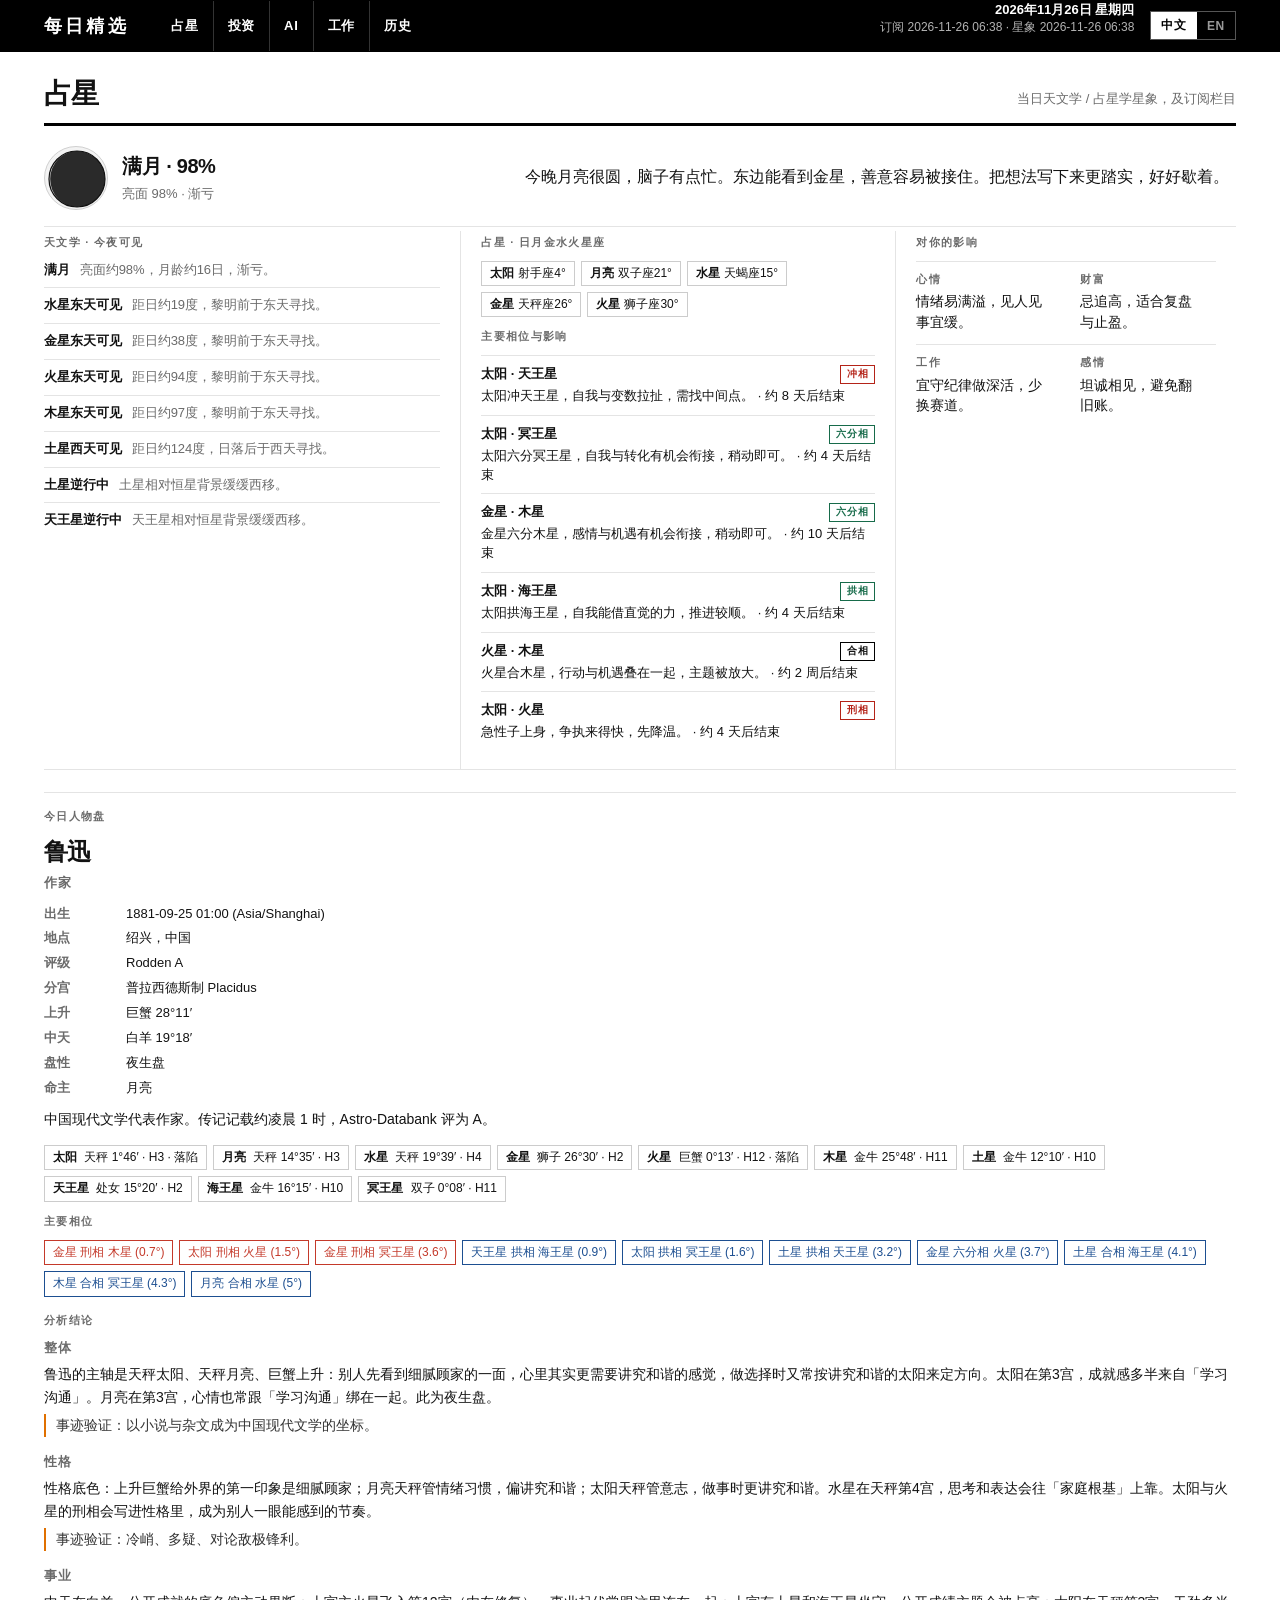
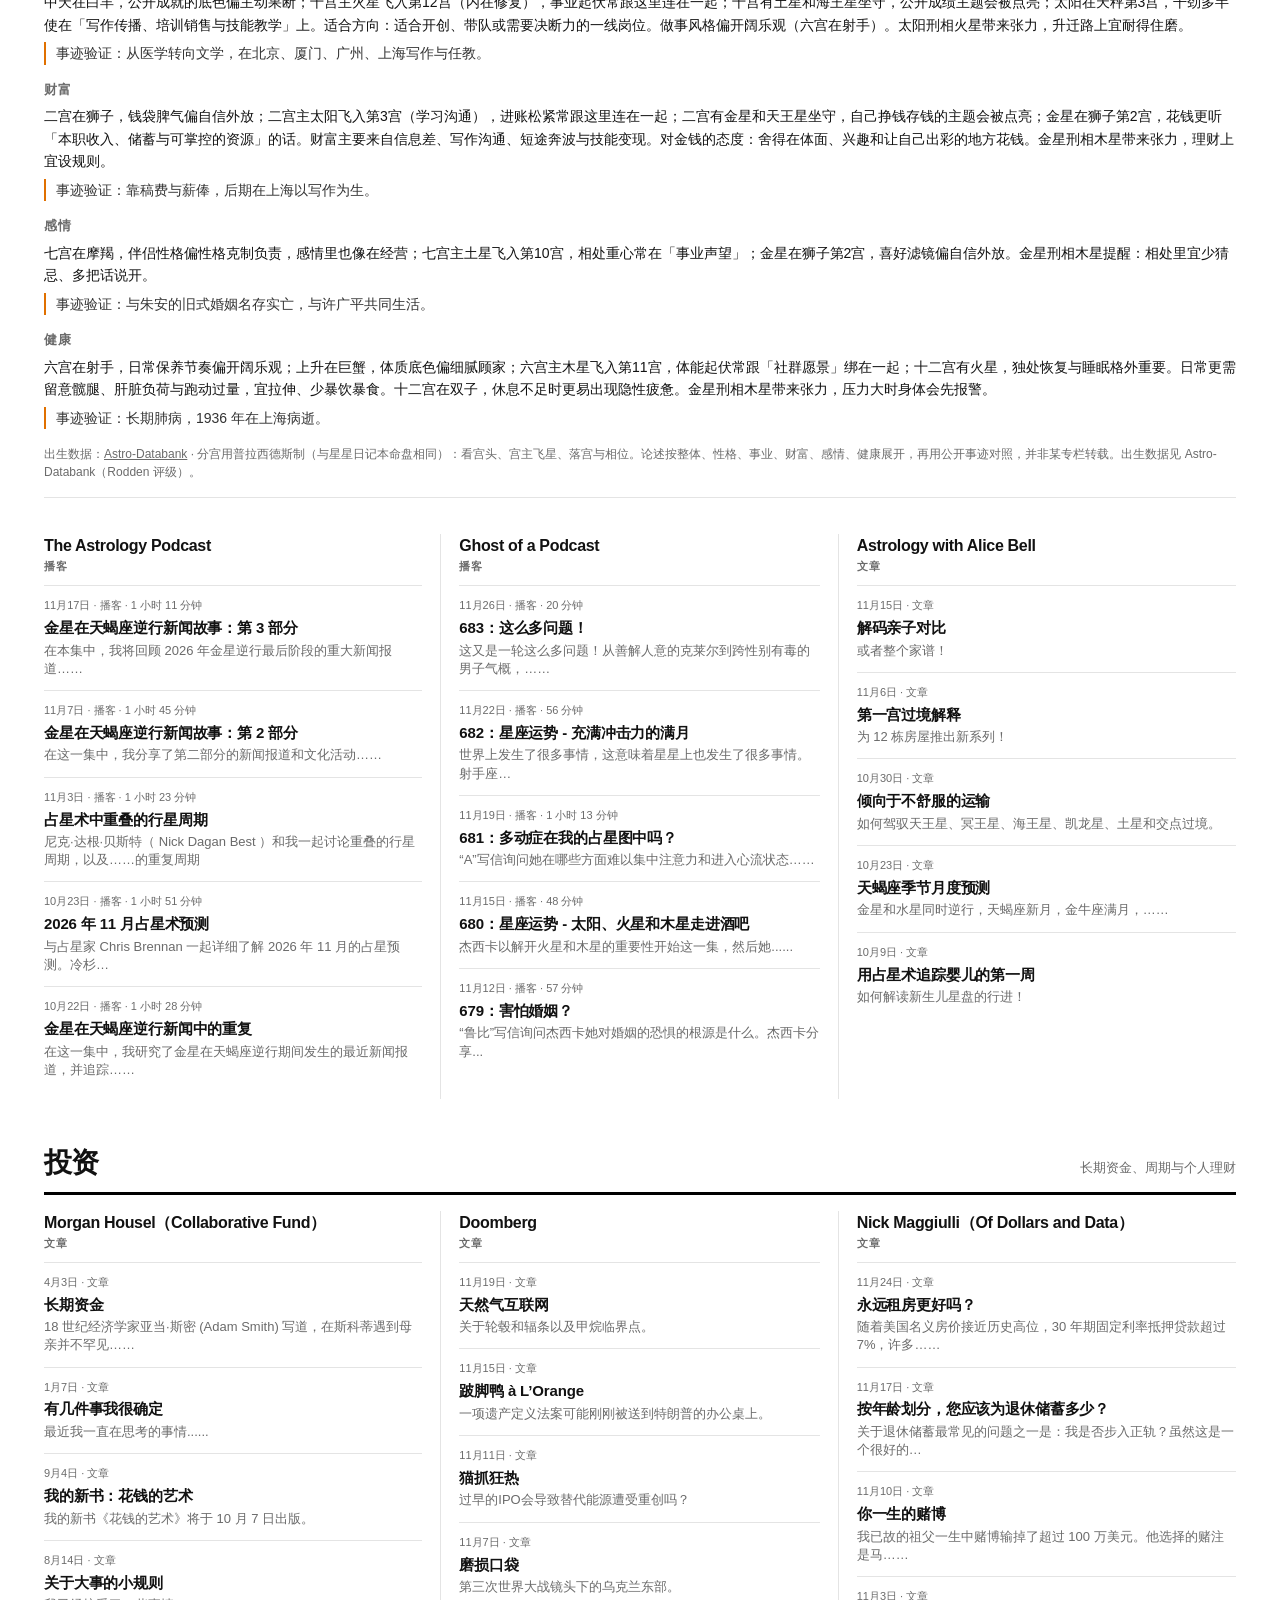
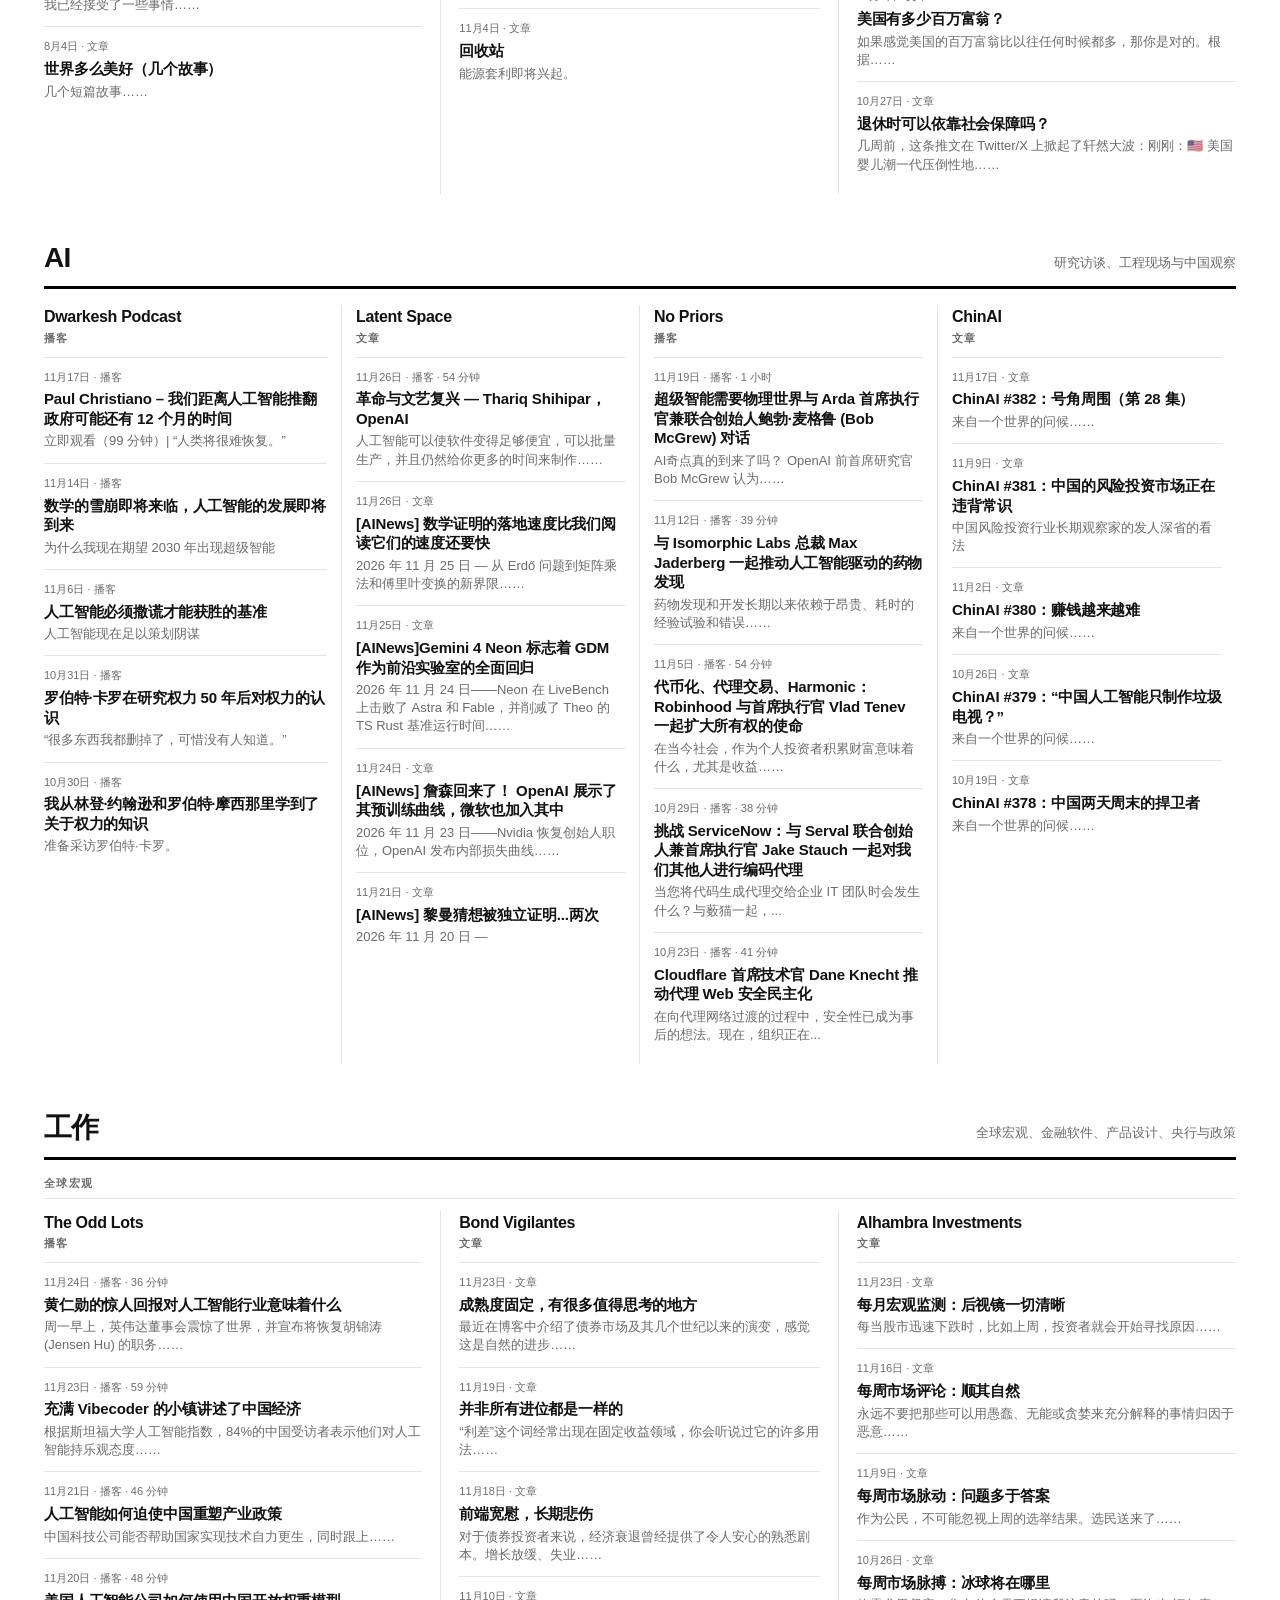
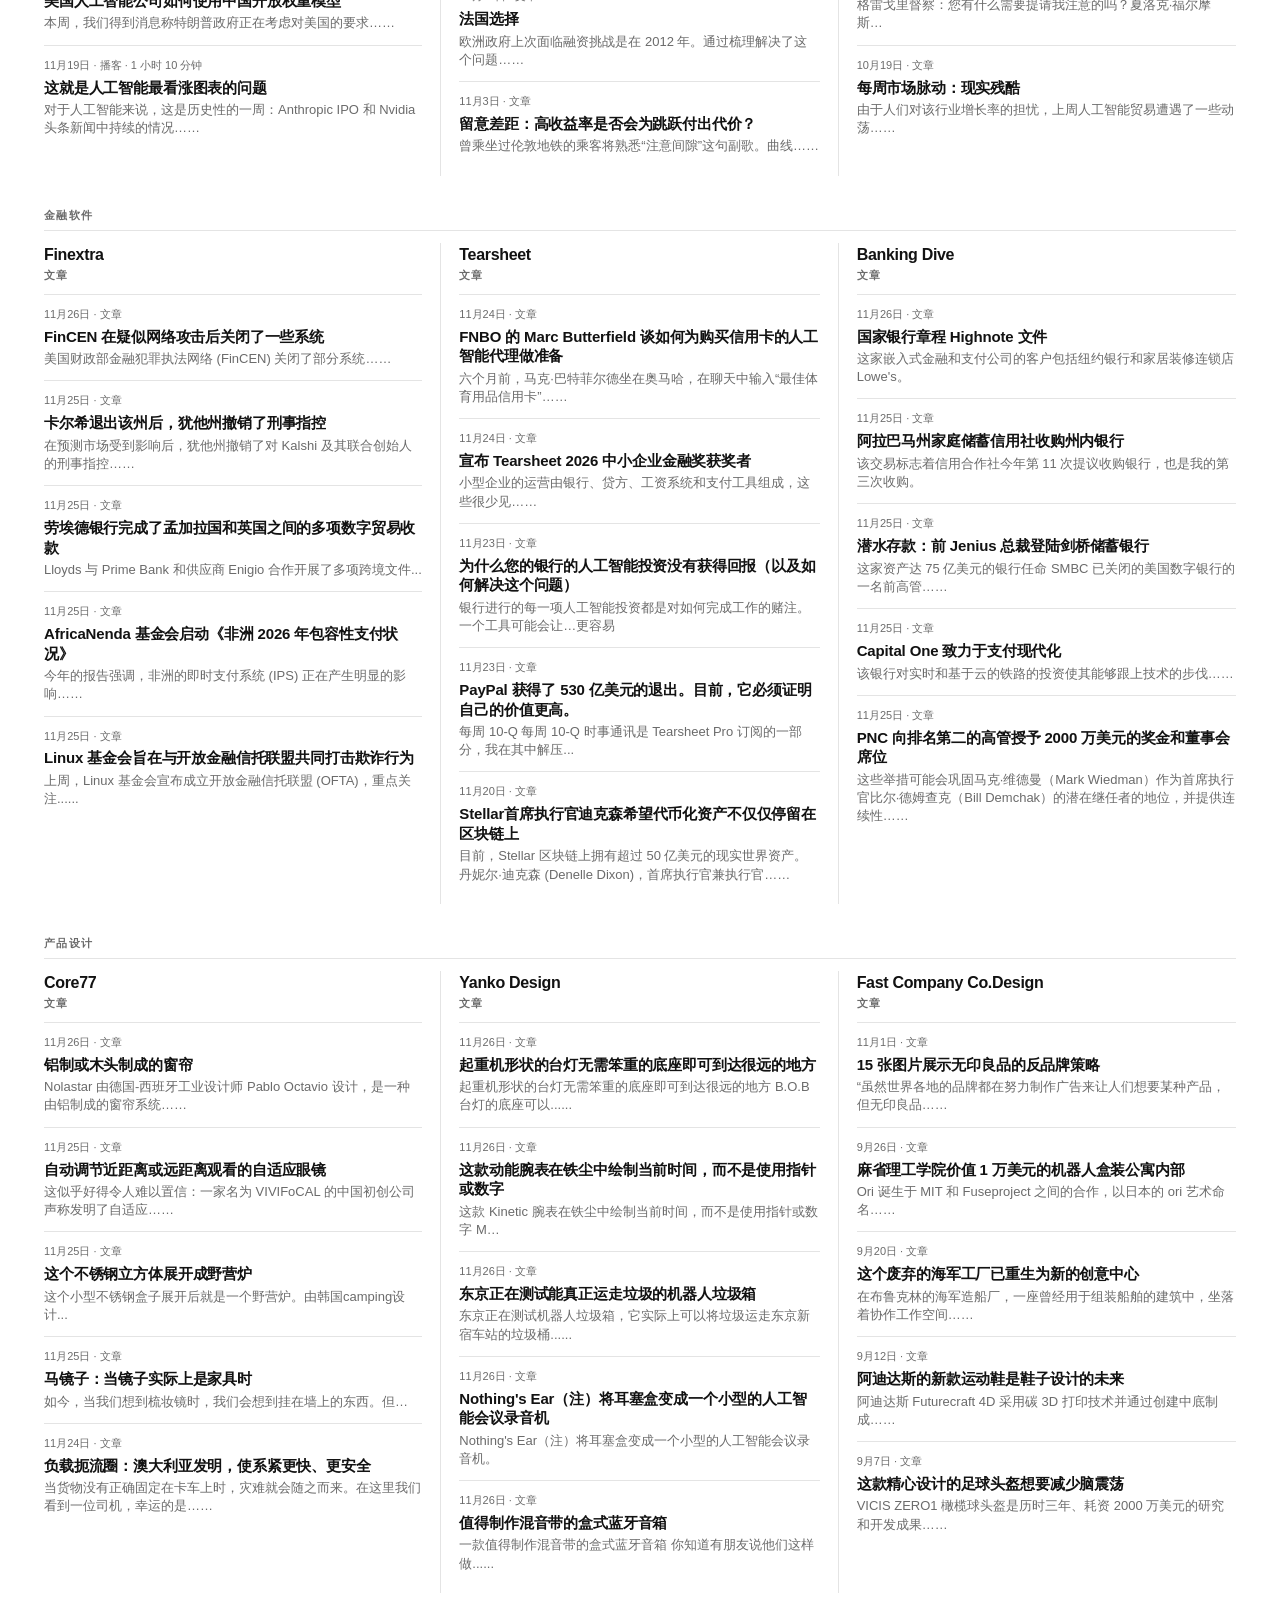
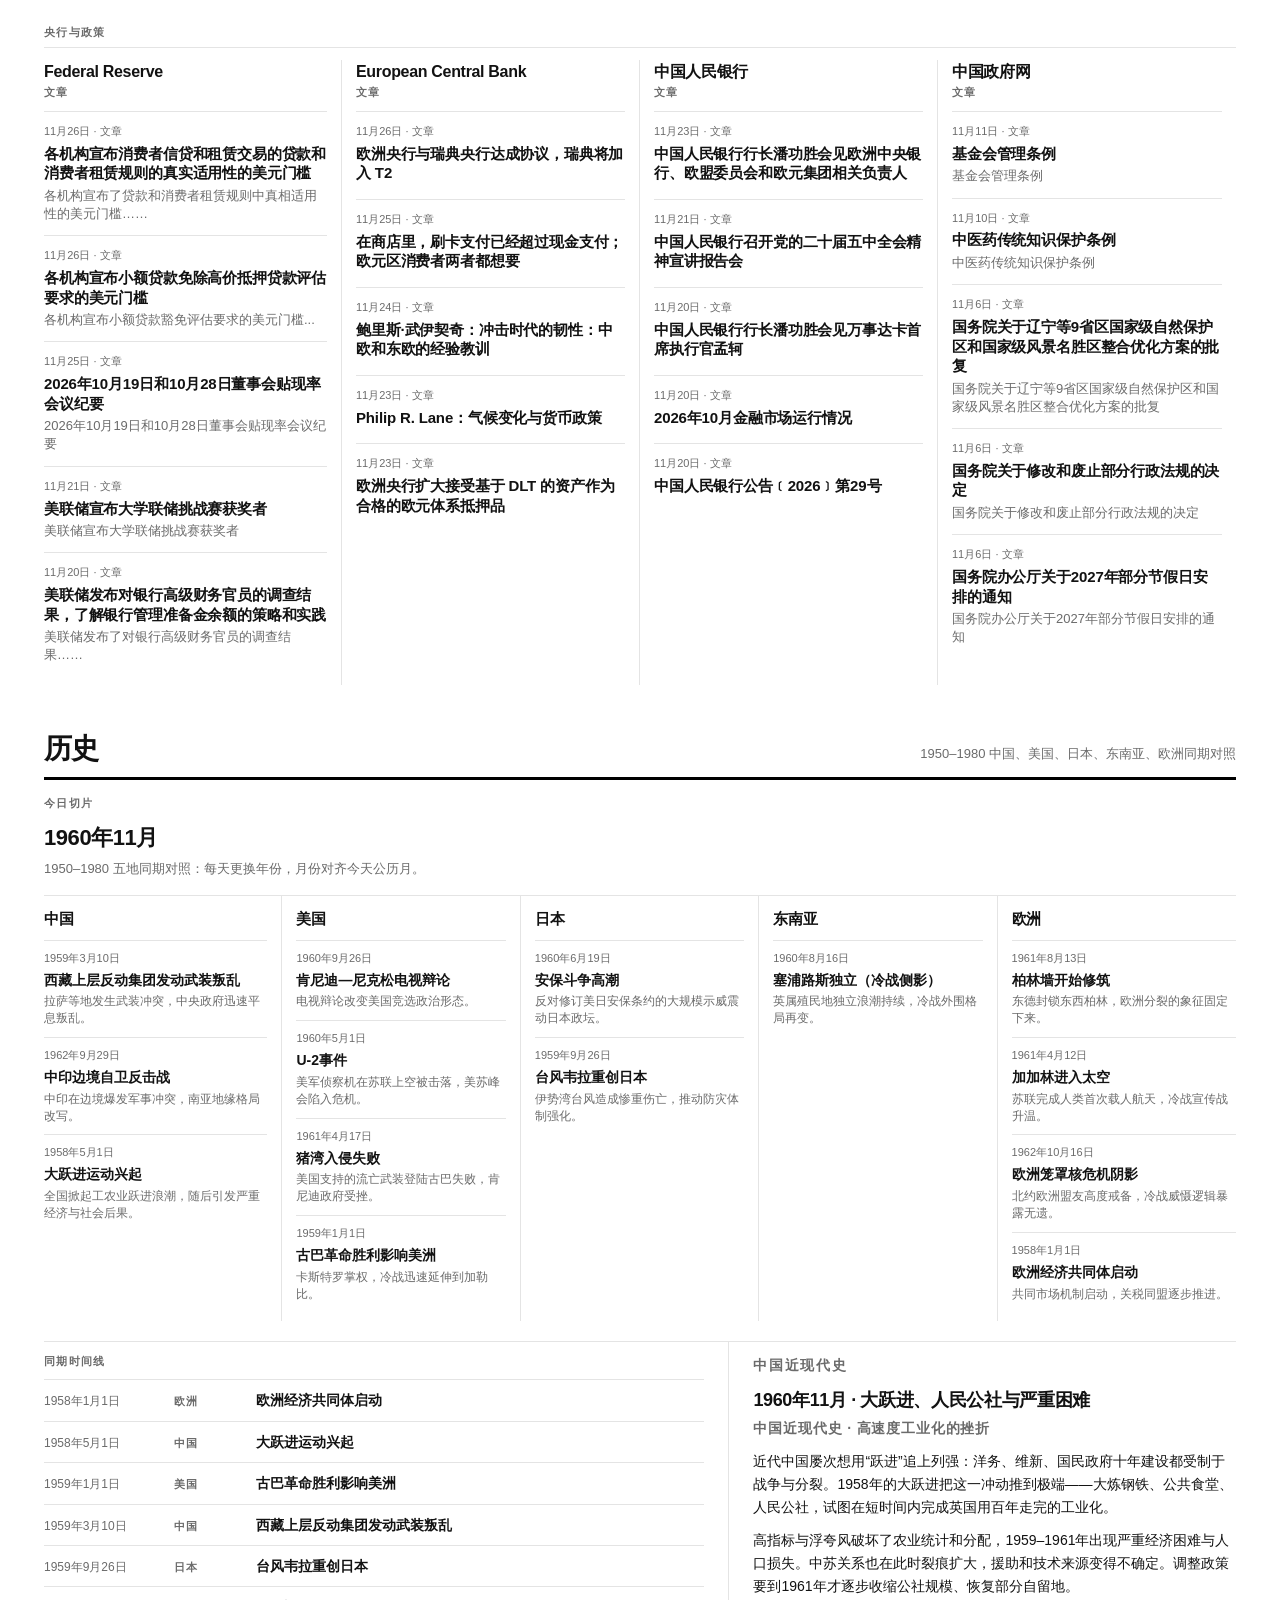
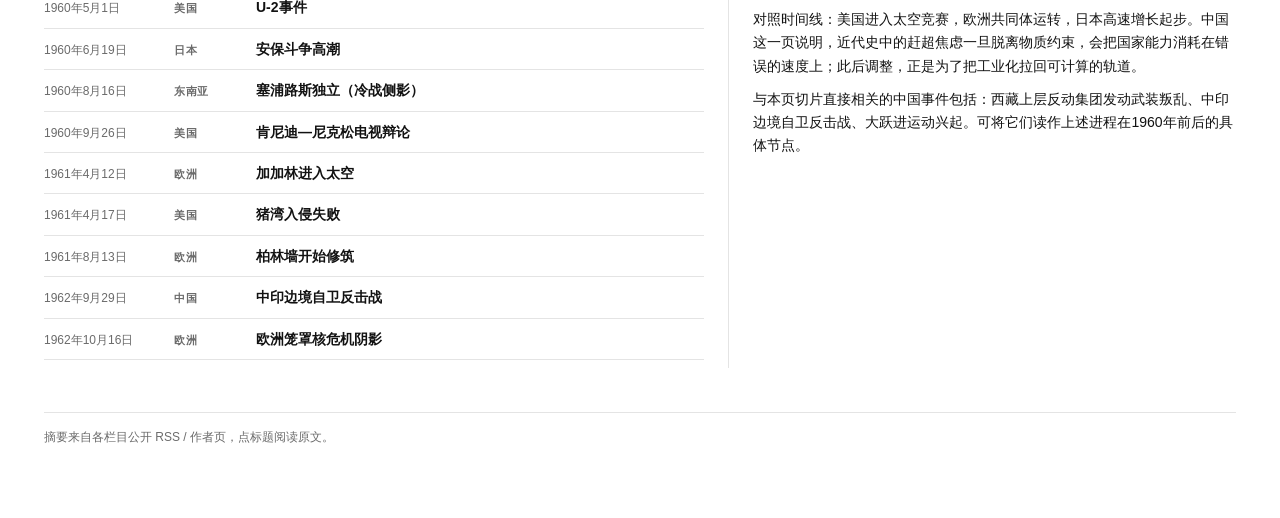
==== digest.html @ a3f6f03a "chore: daily digest 2026-11-26" ====
<!DOCTYPE html>
<html lang="zh-CN">
<head>
  <meta charset="UTF-8" />
  <meta name="viewport" content="width=device-width, initial-scale=1" />
  <title>每日精选</title>
  <!-- 版式源码：digest.css；结构：本文件；交互：digest-ui.js -->
  <link rel="stylesheet" href="digest.css?v=20261125223832" />
</head>
<body>
  <header class="topbar">
    <div class="topbar-inner">
      <a class="logo" href="digest.html" data-i18n="title">每日精选</a>
      <nav class="nav">
        <a href="#astrology" data-i18n="navAstro">占星</a>
        <a href="#invest" data-i18n="navInvest">投资</a>
        <a href="#ai" data-i18n="navAi">AI</a>
        <a href="#work" data-i18n="navWork">工作</a>
        <a href="#history" data-i18n="navHistory">历史</a>
      </nav>
      <div class="top-right">
        <div class="top-meta">
          <strong id="date-line">—</strong>
          <span id="updated">订阅源定时拉取</span>
          <span id="live-status" class="live-status"></span>
        </div>
        <div class="lang-switch" role="group" aria-label="Language">
          <button type="button" data-lang="zh" class="is-on">中文</button>
          <button type="button" data-lang="en">EN</button>
        </div>
      </div>
    </div>
  </header>
  <div class="page">
    <div class="fresh-box" id="fresh-box" hidden>
      <p class="kicker" data-i18n="latestKicker">最新</p>
      <h2 data-i18n="latest">今日更新</h2>
      <div class="fresh-list" id="fresh-list"></div>
    </div>

    <section class="block" id="astrology">
      <div class="sec-head">
        <h2 data-i18n="navAstro">占星</h2>
        <p data-i18n="astroLead">当日天文学 / 占星学星象，及订阅栏目</p>
      </div>
      <div class="moon-band">
        <div class="moon-row">
          <div class="moon" id="moon-disc"></div>
          <div class="moon-copy">
            <h3 id="moon-title">月相</h3>
            <p id="moon-sub"></p>
          </div>
        </div>
        <p class="blessing" id="blessing"></p>
      </div>
      <div class="sky-facts">
        <article class="card">
          <p class="subk" data-i18n="astroSky">天文学 · 今夜可见</p>
          <div class="astro-list" id="astro-sky"></div>
        </article>
        <article class="card">
          <p class="subk" data-i18n="signs">占星 · 日月金水火星座</p>
          <div class="chip-row" id="sign-chips"></div>
          <p class="subk" data-i18n="aspects" style="margin-top:8px">主要相位与影响</p>
          <div id="aspect-mini"></div>
        </article>
        <article class="card">
          <p class="subk" data-i18n="influence">对你的影响</p>
          <div class="inf-grid" id="inf-grid"></div>
        </article>
      </div>
      <article class="nativity" id="nativity-box" hidden>
        <p class="subk" data-i18n="nativityKicker">今日人物盘</p>
        <div class="nat-profile">
          <h3 id="nat-name">—</h3>
          <p class="nat-role" id="nat-role"></p>
          <dl class="nat-dl" id="nat-dl"></dl>
          <p class="nat-bio" id="nat-bio"></p>
        </div>
        <div class="chip-row" id="nat-chips"></div>
        <div class="nat-aspects" id="nat-aspects"></div>
        <p class="subk" data-i18n="nativityFindings">分析结论</p>
        <div class="nat-sections" id="nat-sections"></div>
        <p class="nat-source" id="nat-source"></p>
      </article>
      <div class="feed-grid" id="feeds-astrology"></div>
    </section>

    <section class="block" id="invest">
      <div class="sec-head"><h2 data-i18n="navInvest">投资</h2><p data-i18n="investLead">长期资金、周期与个人理财</p></div>
      <div class="feed-grid" id="feeds-invest"></div>
    </section>
    <section class="block" id="ai">
      <div class="sec-head"><h2 data-i18n="navAi">AI</h2><p data-i18n="aiLead">研究访谈、工程现场与中国观察</p></div>
      <div class="feed-grid cols-4" id="feeds-ai"></div>
    </section>
    <section class="block" id="work">
      <div class="sec-head"><h2 data-i18n="navWork">工作</h2><p data-i18n="workLead">全球宏观、金融软件、产品设计、央行与政策</p></div>
      <div class="work-group">
        <p class="subk" data-i18n="workMacro">全球宏观</p>
        <div class="feed-grid" id="feeds-work-macro"></div>
      </div>
      <div class="work-group">
        <p class="subk" data-i18n="workFinsoft">金融软件</p>
        <div class="feed-grid" id="feeds-work-finsoft"></div>
      </div>
      <div class="work-group">
        <p class="subk" data-i18n="workDesign">产品设计</p>
        <div class="feed-grid" id="feeds-work-design"></div>
      </div>
      <div class="work-group">
        <p class="subk" data-i18n="workPolicy">央行与政策</p>
        <div class="feed-grid cols-4" id="feeds-work-policy"></div>
      </div>
    </section>
    <section class="block" id="history">
      <div class="sec-head">
        <h2 data-i18n="navHistory">历史</h2>
        <p data-i18n="historyLead">1950–1980 中国、美国、日本、东南亚、欧洲同期对照</p>
      </div>
      <div class="hist-head">
        <p class="subk" data-i18n="historySlice">今日切片</p>
        <h3 id="hist-label">—</h3>
        <p class="hist-note" id="hist-note"></p>
      </div>
      <div class="hist-grid" id="hist-grid"></div>
      <div class="hist-split">
        <div class="hist-split-main">
          <p class="subk" data-i18n="historyTimeline">同期时间线</p>
          <div class="hist-timeline" id="hist-timeline"></div>
        </div>
        <aside class="hist-cn">
          <p class="subk" data-i18n="historyChina">中国近现代史</p>
          <h3 id="hist-cn-title">—</h3>
          <p class="hist-cn-era" id="hist-cn-era"></p>
          <div id="hist-cn-body"></div>
        </aside>
      </div>
    </section>
    <footer class="note" id="foot-note"></footer>
  </div>
  <script src="stars-data.js?v=20261125223832"></script>
  <script src="digest-data.js?v=20261125223832"></script>
  <script src="digest-ui.js?v=20261125223832"></script>
  <script src="sky-refresh.js?v=20261125223832"></script>
</body>
</html>
---- digest.css ----
/* 每日精选 · 版式源码（Bloomberg 白底资讯页）
 * 配色：背景 #ffffff，正文 #121212，顶栏黑底，强调色 #e07000
 * 结构在 digest.html，交互在 digest-ui.js。不要改成星星日记的深空金边风格。
 */
:root {
      --bg: #ffffff;
      --ink: #121212;
      --muted: #6b6b6b;
      --line: #e4e4e4;
      --hair: #111111;
      --accent: #e07000;
    }
    * { box-sizing: border-box; }
    html, body { margin: 0; padding: 0; }
    html { scroll-behavior: smooth; }
    body {
      font-family: "Helvetica Neue", Helvetica, Arial, "PingFang SC", "Hiragino Sans GB", "Noto Sans SC", sans-serif;
      background: var(--bg);
      color: var(--ink);
      line-height: 1.45;
      min-height: 100vh;
    }
    a { color: inherit; }
    .topbar {
      background: #000;
      color: #fff;
      position: sticky;
      top: 0;
      z-index: 10;
    }
    .topbar-inner {
      max-width: 1240px;
      margin: 0 auto;
      padding: 0 24px;
      min-height: 52px;
      display: flex;
      align-items: center;
      gap: 28px;
    }
    .logo {
      font-size: 18px;
      font-weight: 800;
      letter-spacing: 0.18em;
      text-decoration: none;
      text-transform: uppercase;
      white-space: nowrap;
    }
    .nav {
      display: flex;
      gap: 0;
      flex: 1;
    }
    .nav a {
      text-decoration: none;
      color: #fff;
      font-size: 13px;
      font-weight: 600;
      letter-spacing: 0.06em;
      padding: 16px 14px;
      border-left: 1px solid #333;
    }
    .nav a:first-child { border-left: none; }
    .nav a:hover { color: #ffd200; }
    .top-right {
      margin-left: auto;
      display: flex;
      align-items: center;
      gap: 16px;
      flex-shrink: 0;
    }
    .top-meta {
      text-align: right;
      font-size: 12px;
      color: #b3b3b3;
      line-height: 1.35;
      white-space: nowrap;
    }
    .lang-switch {
      display: flex;
      border: 1px solid #555;
      flex-shrink: 0;
    }
    .lang-switch button {
      appearance: none;
      background: transparent;
      color: #9a9a9a;
      border: none;
      padding: 5px 10px;
      font-size: 12px;
      font-weight: 700;
      letter-spacing: 0.06em;
      cursor: pointer;
      font-family: inherit;
    }
    .lang-switch button.is-on {
      background: #fff;
      color: #000;
    }
    .top-meta strong {
      display: block;
      color: #fff;
      font-size: 13px;
      font-weight: 600;
    }
    .live-status {
      display: block;
      margin-top: 2px;
      font-size: 11px;
      color: #ffd200;
      min-height: 14px;
    }
    .live-status.is-idle { color: #8a8a8a; }
    .live-status.is-err { color: #e0a090; }
    .page {
      max-width: 1240px;
      margin: 0 auto;
      padding: 22px 24px 72px;
    }
    .kicker {
      margin: 0 0 8px;
      font-size: 11px;
      font-weight: 700;
      letter-spacing: 0.14em;
      text-transform: uppercase;
      color: var(--muted);
    }
    .fresh-box {
      border-top: 4px solid #000;
      border-bottom: 1px solid var(--line);
      padding: 14px 0 8px;
      margin-bottom: 36px;
    }
    .fresh-box h2 {
      margin: 0 0 8px;
      font-size: 22px;
      font-weight: 800;
      letter-spacing: -0.02em;
    }
    .fresh-list { display: flex; flex-direction: column; }
    .fresh-row {
      display: grid;
      grid-template-columns: 52px 88px 1fr;
      gap: 12px;
      align-items: baseline;
      padding: 10px 0;
      border-top: 1px solid var(--line);
      text-decoration: none;
    }
    .fresh-row .tag {
      font-size: 11px;
      font-weight: 700;
      letter-spacing: 0.08em;
      text-transform: uppercase;
      color: var(--muted);
    }
    .fresh-row .when { font-size: 12px; color: var(--muted); }
    .fresh-row .ttl { font-size: 16px; font-weight: 700; letter-spacing: -0.01em; }
    .fresh-row:hover .ttl { text-decoration: underline; }
    section.block { margin-bottom: 44px; scroll-margin-top: 64px; }
    .sec-head {
      display: flex;
      align-items: baseline;
      justify-content: space-between;
      gap: 12px;
      margin-bottom: 16px;
      padding-bottom: 8px;
      border-bottom: 3px solid #000;
    }
    .sec-head h2 {
      margin: 0;
      font-size: 28px;
      font-weight: 800;
      letter-spacing: -0.03em;
    }
    .sec-head p {
      margin: 0;
      color: var(--muted);
      font-size: 13px;
    }
    .sky-facts {
      display: grid;
      grid-template-columns: 1.1fr 1.15fr 0.9fr;
      gap: 0;
      margin-bottom: 22px;
      border-bottom: 1px solid var(--line);
    }
    .card {
      background: #fff;
      padding: 4px 20px 18px 0;
    }
    .sky-facts .card + .card { padding-left: 20px; border-left: 1px solid var(--line); }
    .moon-row { display: flex; align-items: center; gap: 14px; margin-bottom: 0; }
    .moon-band {
      display: grid;
      grid-template-columns: minmax(220px, 0.9fr) 1.4fr;
      gap: 24px;
      align-items: center;
      padding: 4px 0 16px;
      margin-bottom: 4px;
      border-bottom: 1px solid var(--line);
    }
    .moon {
      width: 64px; height: 64px; border-radius: 50%; flex-shrink: 0;
      background: #f3f3f3;
      overflow: hidden;
      border: 1px solid #d0d0d0;
    }
    .moon svg { display: block; width: 64px; height: 64px; }
    .moon-copy h3 {
      margin: 0 0 4px;
      font-size: 20px;
      font-weight: 800;
      letter-spacing: -0.02em;
    }
    .moon-copy p { margin: 0; color: var(--muted); font-size: 13px; }
    .blessing {
      margin: 0;
      font-size: 16px;
      line-height: 1.55;
      font-weight: 500;
    }
    .subk {
      margin: 0 0 10px;
      font-size: 11px;
      font-weight: 700;
      letter-spacing: 0.12em;
      text-transform: uppercase;
      color: var(--muted);
    }
    .work-group { margin: 0 0 32px; }
    .work-group .subk {
      margin: 0 0 12px;
      padding-bottom: 6px;
      border-bottom: 1px solid var(--line);
    }
    .astro-list { display: flex; flex-direction: column; }
    .astro-item {
      font-size: 13px;
      padding: 8px 0;
      border-top: 1px solid var(--line);
    }
    .astro-item:first-child { border-top: none; padding-top: 0; }
    .astro-item strong { font-weight: 700; margin-right: 6px; }
    .astro-item span { color: var(--muted); }
    .chip-row { display: flex; flex-wrap: wrap; gap: 6px; margin-bottom: 12px; }
    .chip {
      border: 1px solid #ccc;
      padding: 3px 8px;
      font-size: 12px;
    }
    .chip b { font-weight: 700; margin-right: 4px; }
    .aspect-mini {
      padding: 9px 0;
      border-top: 1px solid var(--line);
      font-size: 13px;
    }
    .aspect-mini .pair { display: flex; justify-content: space-between; gap: 8px; margin-bottom: 3px; }
    .badge {
      font-size: 10px;
      font-weight: 700;
      letter-spacing: 0.08em;
      padding: 1px 6px;
      border: 1px solid #000;
      white-space: nowrap;
    }
    .badge.tense { border-color: #b42318; color: #b42318; }
    .badge.easy { border-color: #176b4a; color: #176b4a; }
    .inf-grid {
      display: grid;
      grid-template-columns: 1fr 1fr;
      gap: 0;
      margin: 0;
    }
    .inf-card {
      padding: 10px 14px 12px 0;
      border-top: 1px solid var(--line);
    }
    .inf-card:nth-child(even) { padding-left: 14px; }
    .inf-card .label {
      font-size: 11px;
      font-weight: 700;
      letter-spacing: 0.12em;
      text-transform: uppercase;
      color: var(--muted);
      margin-bottom: 4px;
    }
    .inf-card p { margin: 0; font-size: 14px; font-weight: 500; }
    .feed-grid {
      display: grid;
      grid-template-columns: repeat(3, 1fr);
      gap: 0;
    }
    .feed-grid.cols-4 { grid-template-columns: repeat(4, 1fr); }
    .feed-col {
      padding: 0 18px 8px 0;
      border-right: 1px solid var(--line);
    }
    .feed-col:last-child { border-right: none; padding-right: 0; }
    .feed-grid.cols-4 .feed-col { padding-right: 14px; }
    .feed-col + .feed-col { padding-left: 18px; }
    .feed-grid.cols-4 .feed-col + .feed-col { padding-left: 14px; }
    .feed-col h3 {
      margin: 0 0 2px;
      font-size: 16px;
      font-weight: 800;
      letter-spacing: -0.02em;
    }
    .feed-col h3 a { text-decoration: none; }
    .feed-col h3 a:hover { text-decoration: underline; }
    .feed-kind {
      margin: 0 0 10px;
      font-size: 11px;
      font-weight: 700;
      letter-spacing: 0.1em;
      text-transform: uppercase;
      color: var(--muted);
    }
    .entry {
      display: block;
      text-decoration: none;
      padding: 12px 0;
      border-top: 1px solid var(--line);
    }
    .entry .meta {
      display: flex; gap: 8px; align-items: center; flex-wrap: wrap;
      font-size: 11px; color: var(--muted); margin-bottom: 4px;
    }
    .dot-new {
      color: #fff;
      background: var(--accent);
      padding: 0 5px;
      font-weight: 800;
      letter-spacing: 0.08em;
      font-size: 10px;
    }
    .entry .ttl {
      display: block;
      font-size: 15px;
      font-weight: 700;
      line-height: 1.3;
      letter-spacing: -0.01em;
      margin-bottom: 4px;
    }
    .entry:hover .ttl { text-decoration: underline; }
    .entry .sum { margin: 0; font-size: 13px; color: var(--muted); line-height: 1.4; }
    .empty, .fail {
      margin: 8px 0 12px;
      font-size: 13px;
      color: var(--muted);
    }
    .fail { color: #b42318; }
    footer.note {
      margin-top: 8px;
      padding-top: 16px;
      border-top: 1px solid var(--line);
      color: var(--muted);
      font-size: 12px;
    }
    .nativity {
      margin: 8px 0 36px;
      padding: 16px 0 8px;
      border-top: 1px solid var(--line);
      border-bottom: 1px solid var(--line);
    }
    .nat-profile { margin-bottom: 14px; }
    .nat-profile h3 {
      margin: 0 0 4px;
      font-size: 24px;
      font-weight: 800;
      letter-spacing: -0.03em;
    }
    .nat-role {
      margin: 0 0 12px;
      font-size: 13px;
      color: var(--muted);
      font-weight: 700;
      letter-spacing: 0.06em;
      text-transform: uppercase;
    }
    .nat-dl {
      margin: 0 0 12px;
      display: grid;
      grid-template-columns: 72px 1fr;
      gap: 6px 10px;
      font-size: 13px;
    }
    .nat-dl dt { color: var(--muted); font-weight: 600; }
    .nat-dl dd { margin: 0; }
    .nat-bio { margin: 0; font-size: 14px; line-height: 1.55; }
    .nat-asp-row { display: flex; flex-wrap: wrap; gap: 6px; margin-bottom: 16px; }
    .chip.asp-hard { border-color: #c4392a; color: #c4392a; }
    .chip.asp-soft { border-color: #1d4f91; color: #1d4f91; }
    .nat-sections { display: grid; gap: 16px; margin: 0 0 16px; }
    .nat-sec h4 {
      margin: 0 0 6px;
      font-size: 13px;
      letter-spacing: 0.08em;
      text-transform: uppercase;
      color: var(--muted);
    }
    .nat-sec p { margin: 0; font-size: 14px; line-height: 1.6; }
    .nat-verify {
      margin-top: 6px !important;
      padding-left: 10px;
      border-left: 2px solid var(--accent);
      color: #333;
    }
    .nat-findings {
      margin: 0 0 12px;
      padding-left: 18px;
      font-size: 14px;
      line-height: 1.55;
    }
    .nat-findings li { margin: 0 0 8px; }
    .nat-source { margin: 0 0 8px; font-size: 12px; color: var(--muted); line-height: 1.5; }
    .nat-source a { color: inherit; }
    .hist-head { margin: 0 0 16px; }
    .hist-head h3 {
      margin: 0 0 6px;
      font-size: 22px;
      font-weight: 800;
      letter-spacing: -0.02em;
    }
    .hist-note { margin: 0; font-size: 13px; color: var(--muted); }
    .hist-grid {
      display: grid;
      grid-template-columns: repeat(5, 1fr);
      gap: 0;
      border-top: 1px solid var(--line);
    }
    .hist-col {
      padding: 12px 14px 8px 0;
      border-right: 1px solid var(--line);
    }
    .hist-col:last-child { border-right: none; padding-right: 0; }
    .hist-col + .hist-col { padding-left: 14px; }
    .hist-col h3 {
      margin: 0 0 10px;
      font-size: 15px;
      font-weight: 800;
      letter-spacing: -0.01em;
    }
    .hist-item {
      padding: 10px 0;
      border-top: 1px solid var(--line);
    }
    .hist-item .meta {
      font-size: 11px;
      color: var(--muted);
      margin-bottom: 4px;
    }
    .hist-item .ttl {
      display: block;
      font-size: 14px;
      font-weight: 700;
      line-height: 1.35;
      margin-bottom: 4px;
    }
    .hist-item .sum {
      margin: 0;
      font-size: 12px;
      color: var(--muted);
      line-height: 1.4;
    }
    .hist-timeline { border-top: 1px solid var(--line); }
    .hist-row {
      display: grid;
      grid-template-columns: 120px 72px 1fr;
      gap: 10px;
      align-items: baseline;
      padding: 10px 0;
      border-bottom: 1px solid var(--line);
    }
    .hist-row .when { font-size: 12px; color: var(--muted); }
    .hist-row .tag {
      font-size: 11px;
      font-weight: 700;
      letter-spacing: 0.06em;
      text-transform: uppercase;
      color: var(--muted);
    }
    .hist-row .ttl { font-size: 14px; font-weight: 700; }
    .hist-split {
      display: grid;
      grid-template-columns: 1.15fr 0.85fr;
      gap: 0;
      margin-top: 20px;
      border-top: 1px solid var(--line);
    }
    .hist-split-main { padding: 12px 24px 8px 0; border-right: 1px solid var(--line); }
    .hist-cn { padding: 12px 0 8px 24px; }
    .hist-cn h3 {
      margin: 0 0 4px;
      font-size: 18px;
      font-weight: 800;
      letter-spacing: -0.02em;
    }
    .hist-cn-era {
      margin: 0 0 12px;
      font-size: 12px;
      color: var(--muted);
      font-weight: 700;
      letter-spacing: 0.06em;
    }
    .hist-cn p {
      margin: 0 0 10px;
      font-size: 14px;
      line-height: 1.65;
    }
    .hist-cn p:last-child { margin-bottom: 0; }
    @media (max-width: 980px) {
      .feed-grid, .feed-grid.cols-4, .sky-facts, .hist-grid {
        grid-template-columns: 1fr 1fr;
      }
      .hist-col:nth-child(2n) { border-right: none; }
      .hist-row { grid-template-columns: 100px 64px 1fr; }
      .feed-grid.cols-4 .feed-col:nth-child(2n) { border-right: none; }
      .sky-facts .card:nth-child(3) {
        grid-column: 1 / -1;
        border-left: none;
        padding-left: 0;
        padding-top: 16px;
      }
      .hist-split { grid-template-columns: 1fr; }
      .hist-split-main { border-right: none; padding: 12px 0 16px; border-bottom: 1px solid var(--line); }
      .hist-cn { padding: 16px 0 0; }
    }
    @media (max-width: 720px) {
      .topbar-inner { flex-wrap: wrap; gap: 0; padding: 8px 16px 0; }
      .top-right { width: 100%; justify-content: space-between; padding: 6px 0 10px; }
      .nav { width: 100%; overflow-x: auto; }
      .nav a { padding: 10px 12px 12px 0; border-left: none; }
      .feed-grid, .feed-grid.cols-4, .sky-facts, .fresh-row, .moon-band, .hist-grid {
        grid-template-columns: 1fr;
      }
      .feed-col, .feed-col + .feed-col, .sky-facts .card + .card, .sky-facts .card:nth-child(3),
      .hist-col, .hist-col + .hist-col {
        border: none;
        border-bottom: 1px solid var(--line);
        padding: 0 0 16px;
        margin-bottom: 16px;
      }
      .hist-split { grid-template-columns: 1fr; }
      .hist-split-main { border-right: none; padding-right: 0; border-bottom: 1px solid var(--line); }
      .hist-cn { padding: 16px 0 0; }
      .page { padding: 16px 16px 56px; }
      .sec-head h2 { font-size: 22px; }
    }
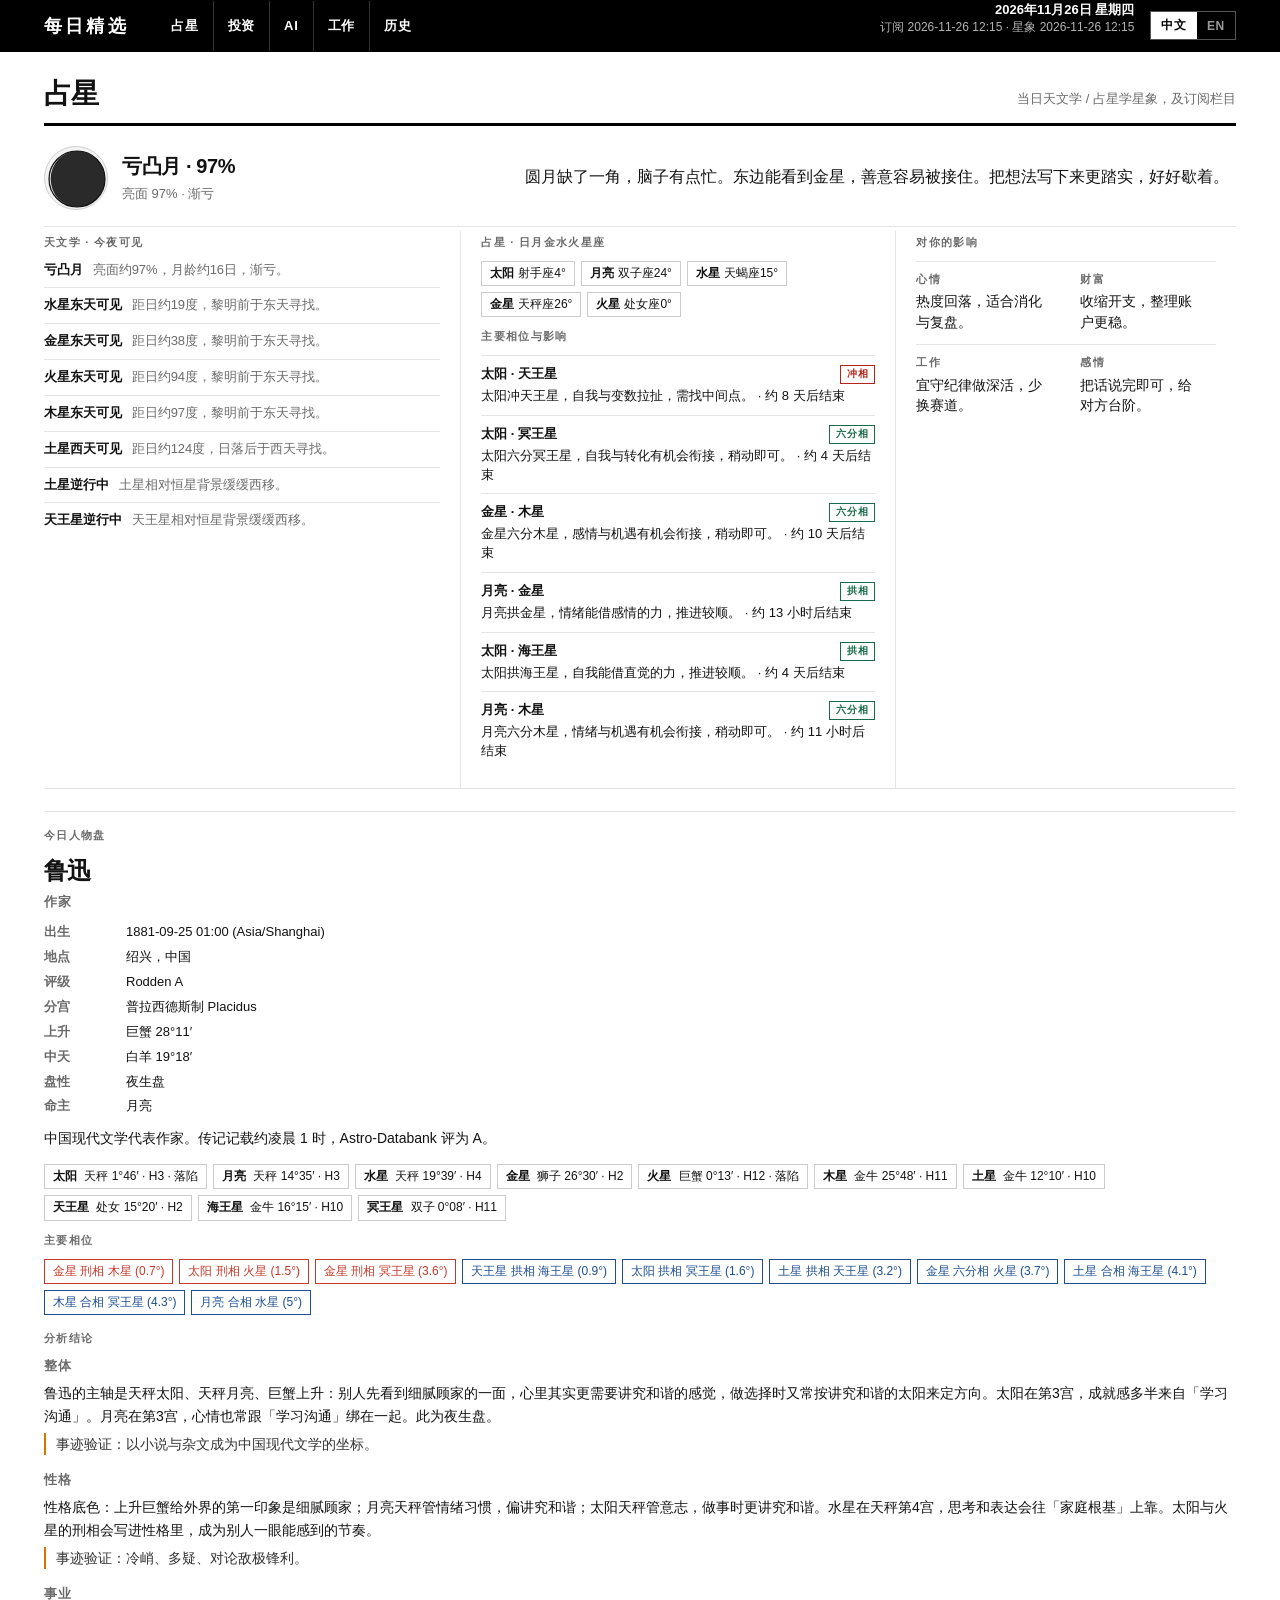
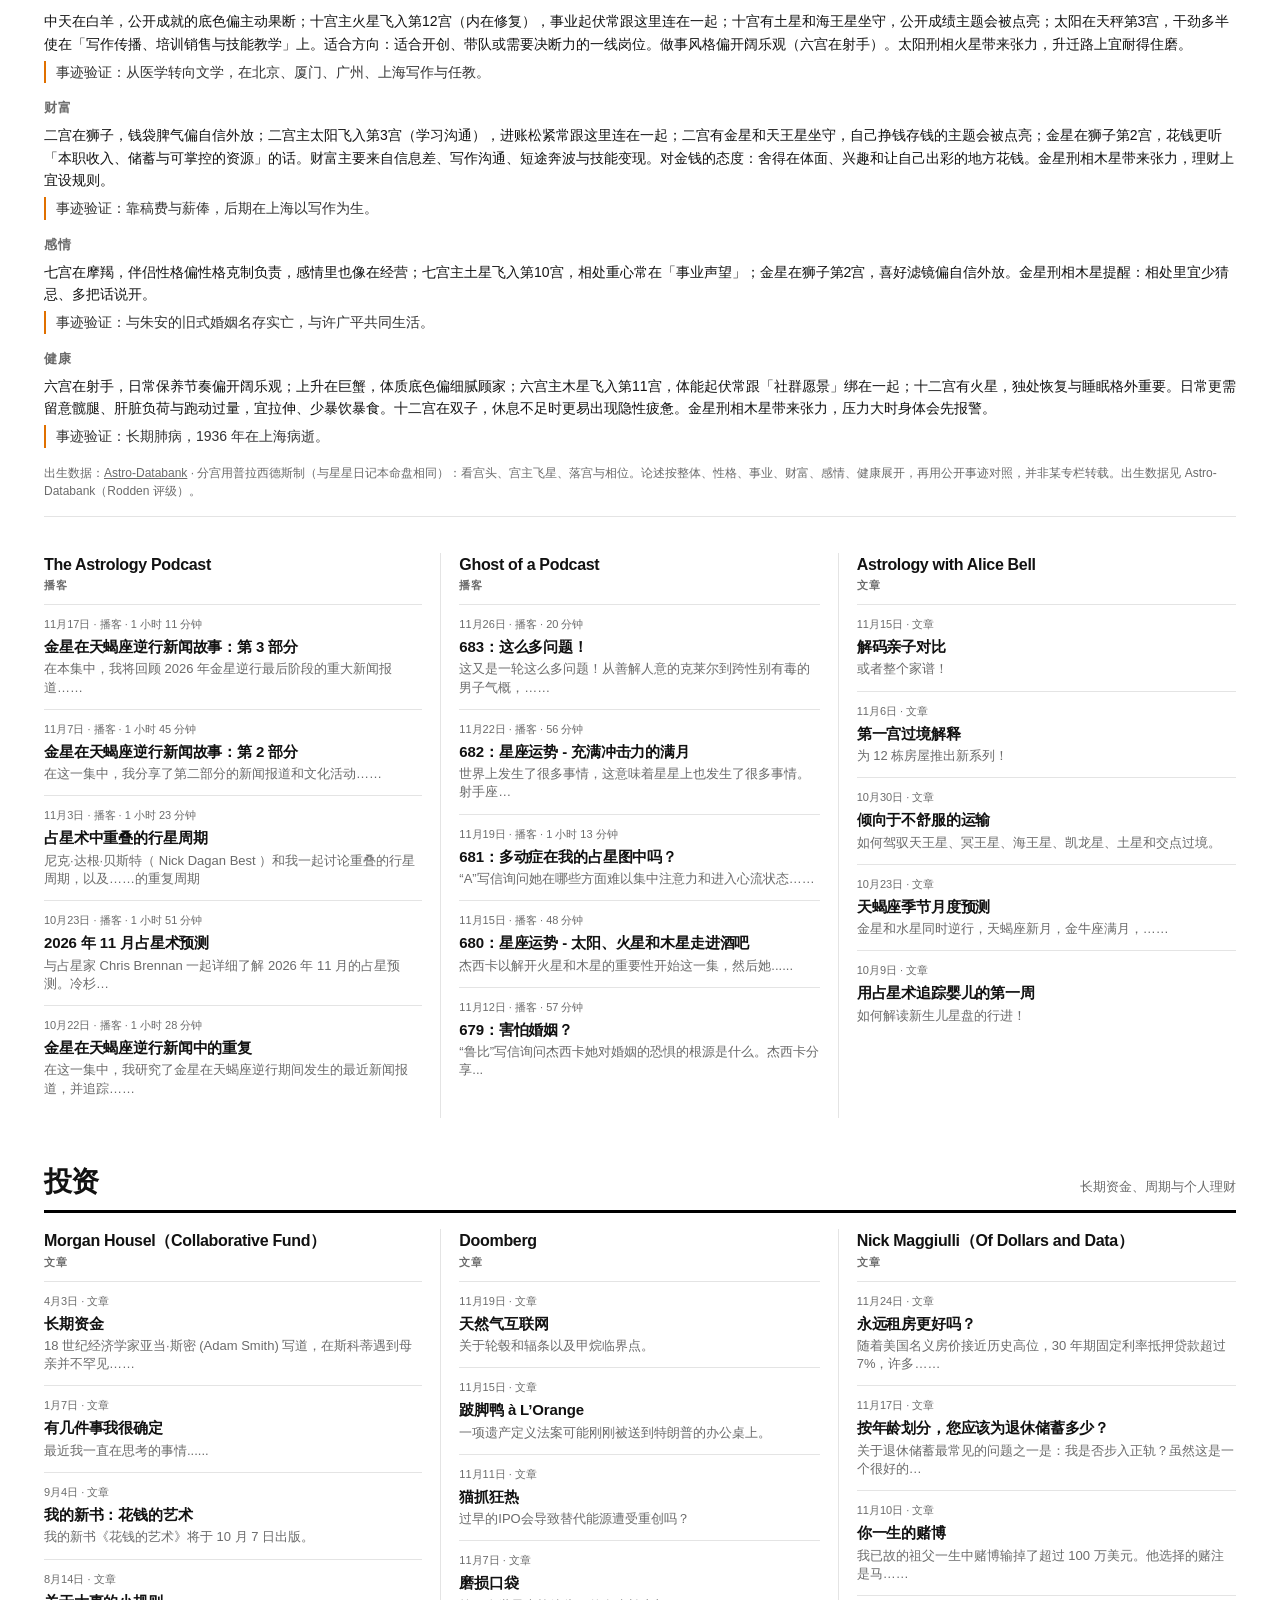
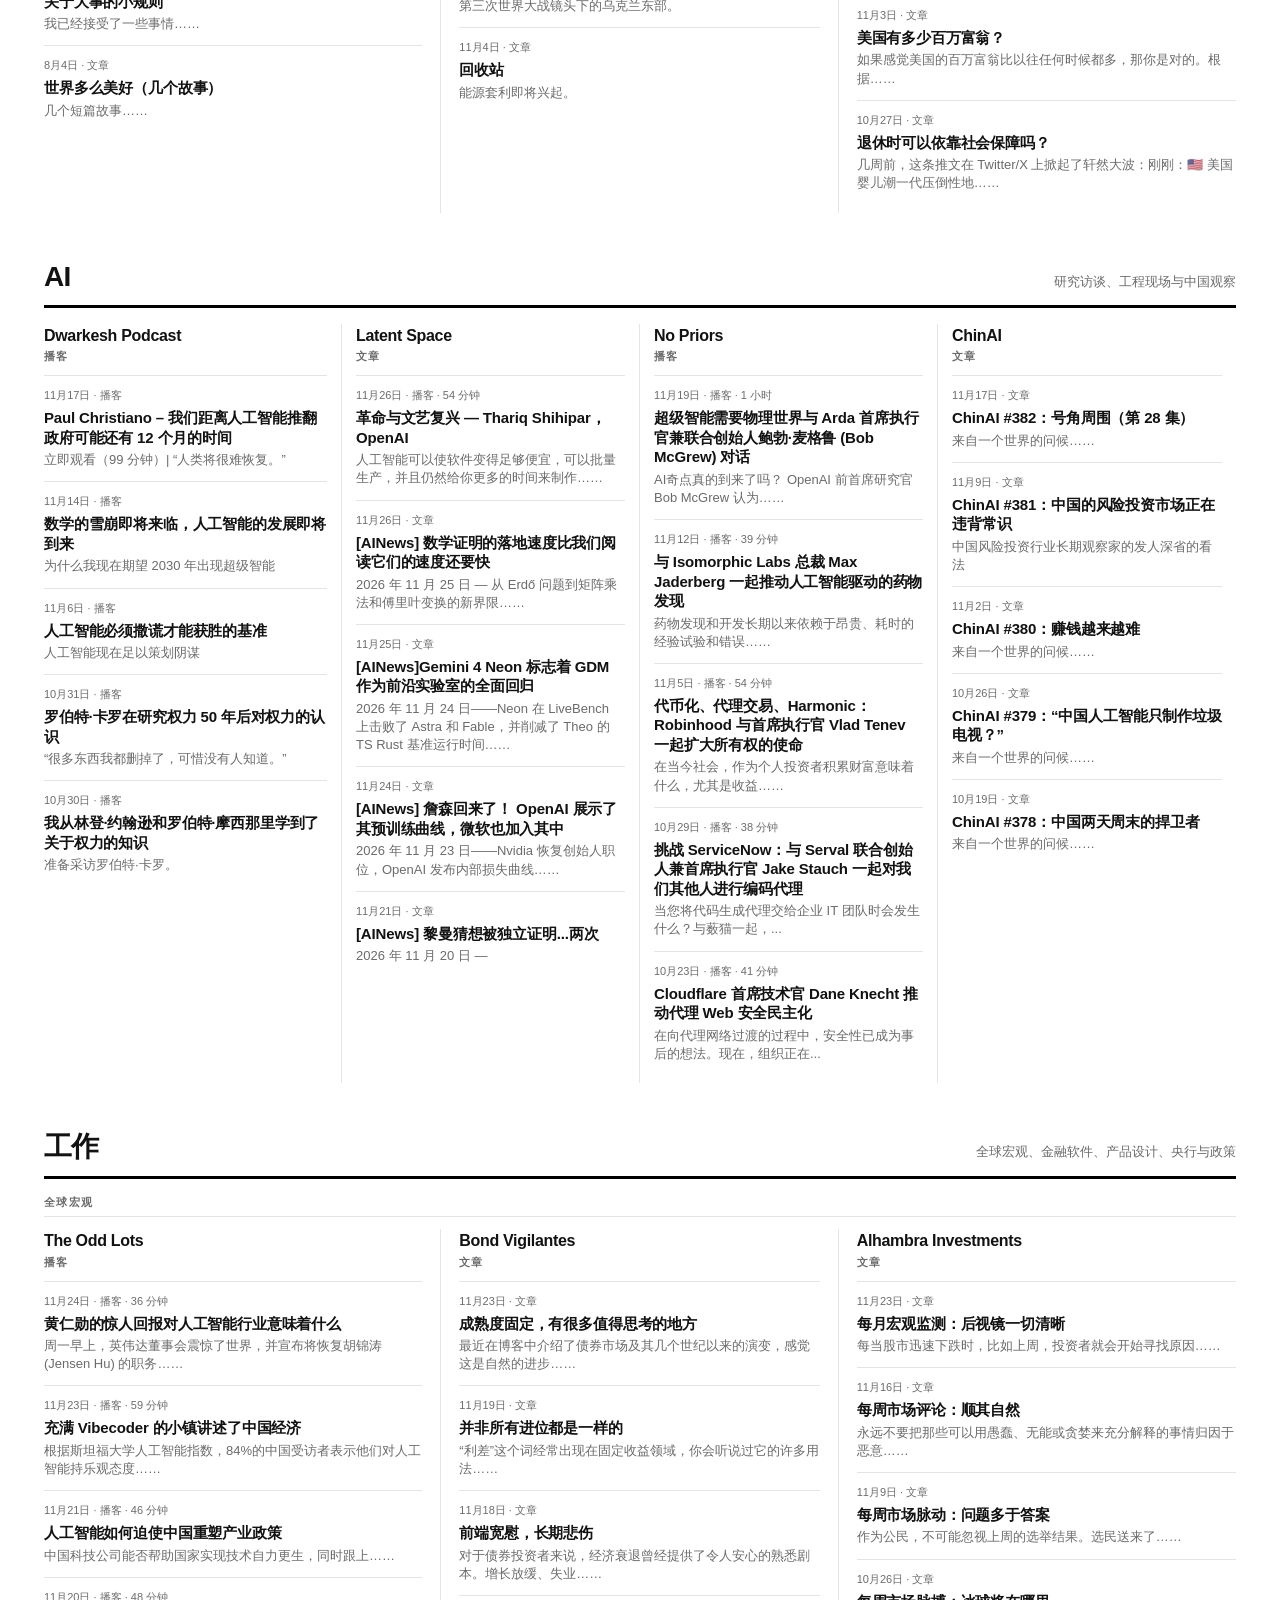
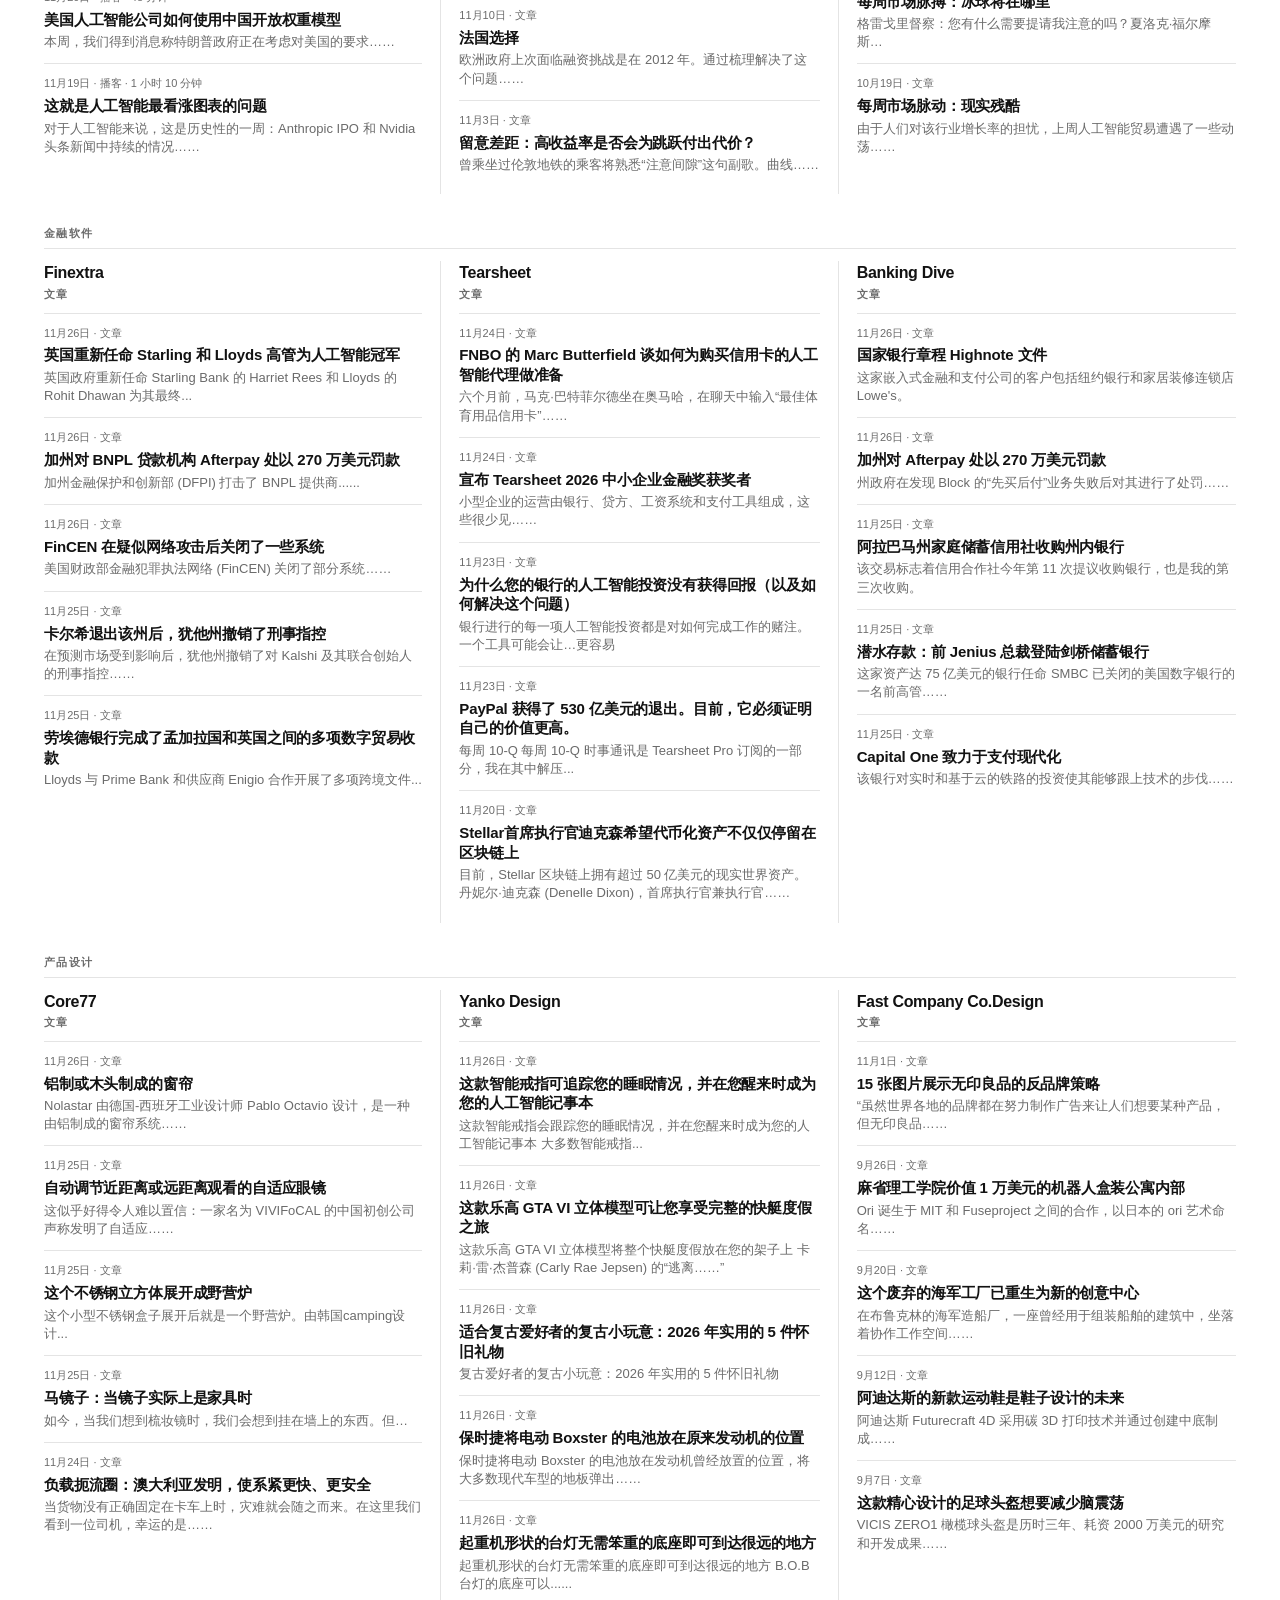
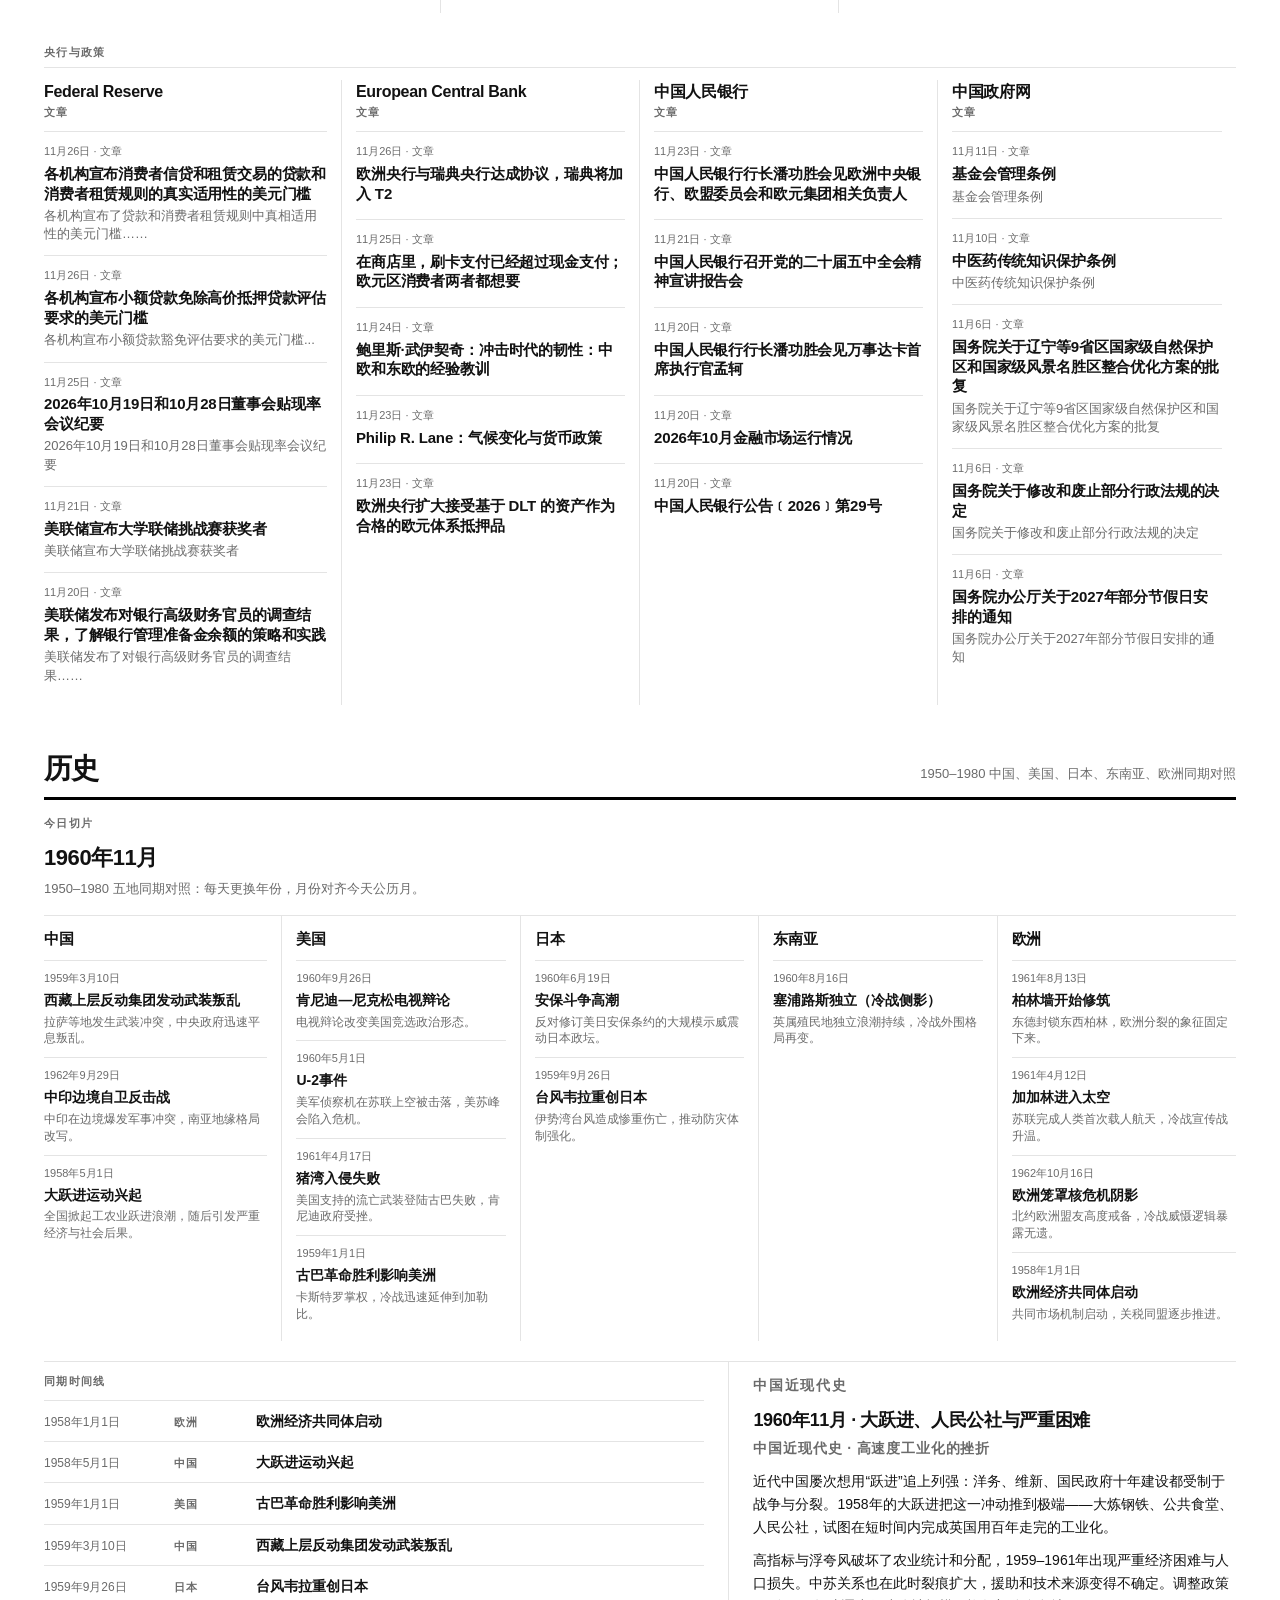
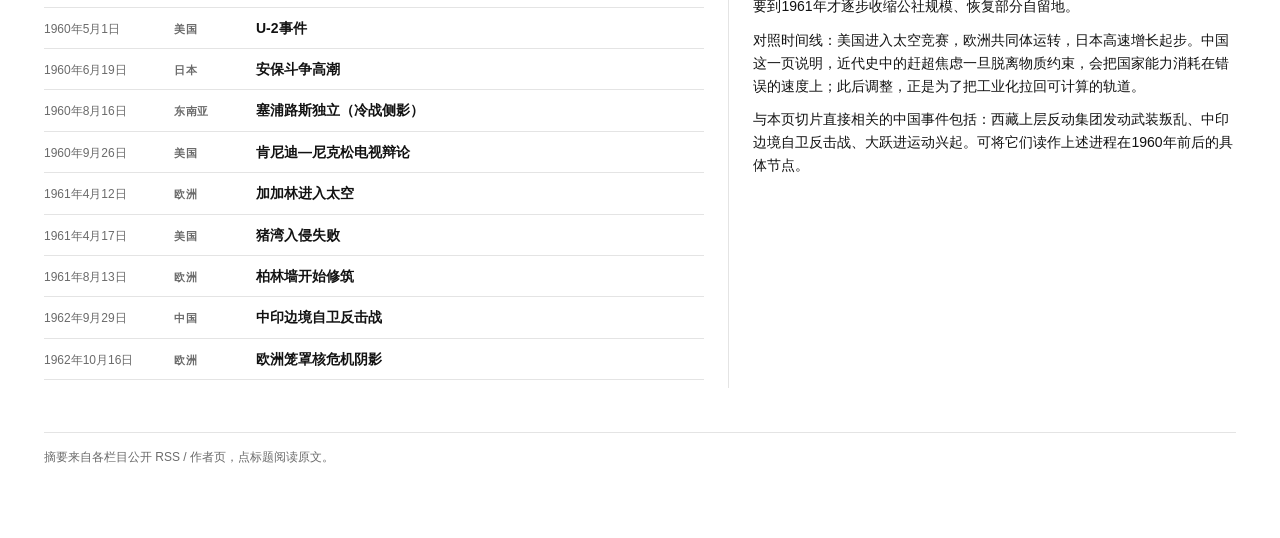
==== commit e2aa9b73: "chore: daily digest 2026-11-26" ====
--- a/digest.html
+++ b/digest.html
@@ -5,7 +5,7 @@
   <meta name="viewport" content="width=device-width, initial-scale=1" />
   <title>每日精选</title>
   <!-- 版式源码：digest.css；结构：本文件；交互：digest-ui.js -->
-  <link rel="stylesheet" href="digest.css?v=20261125223832" />
+  <link rel="stylesheet" href="digest.css?v=20261126041529" />
 </head>
 <body>
   <header class="topbar">
@@ -139,9 +139,9 @@
     </section>
     <footer class="note" id="foot-note"></footer>
   </div>
-  <script src="stars-data.js?v=20261125223832"></script>
-  <script src="digest-data.js?v=20261125223832"></script>
-  <script src="digest-ui.js?v=20261125223832"></script>
-  <script src="sky-refresh.js?v=20261125223832"></script>
+  <script src="stars-data.js?v=20261126041529"></script>
+  <script src="digest-data.js?v=20261126041529"></script>
+  <script src="digest-ui.js?v=20261126041529"></script>
+  <script src="sky-refresh.js?v=20261126041529"></script>
 </body>
 </html>
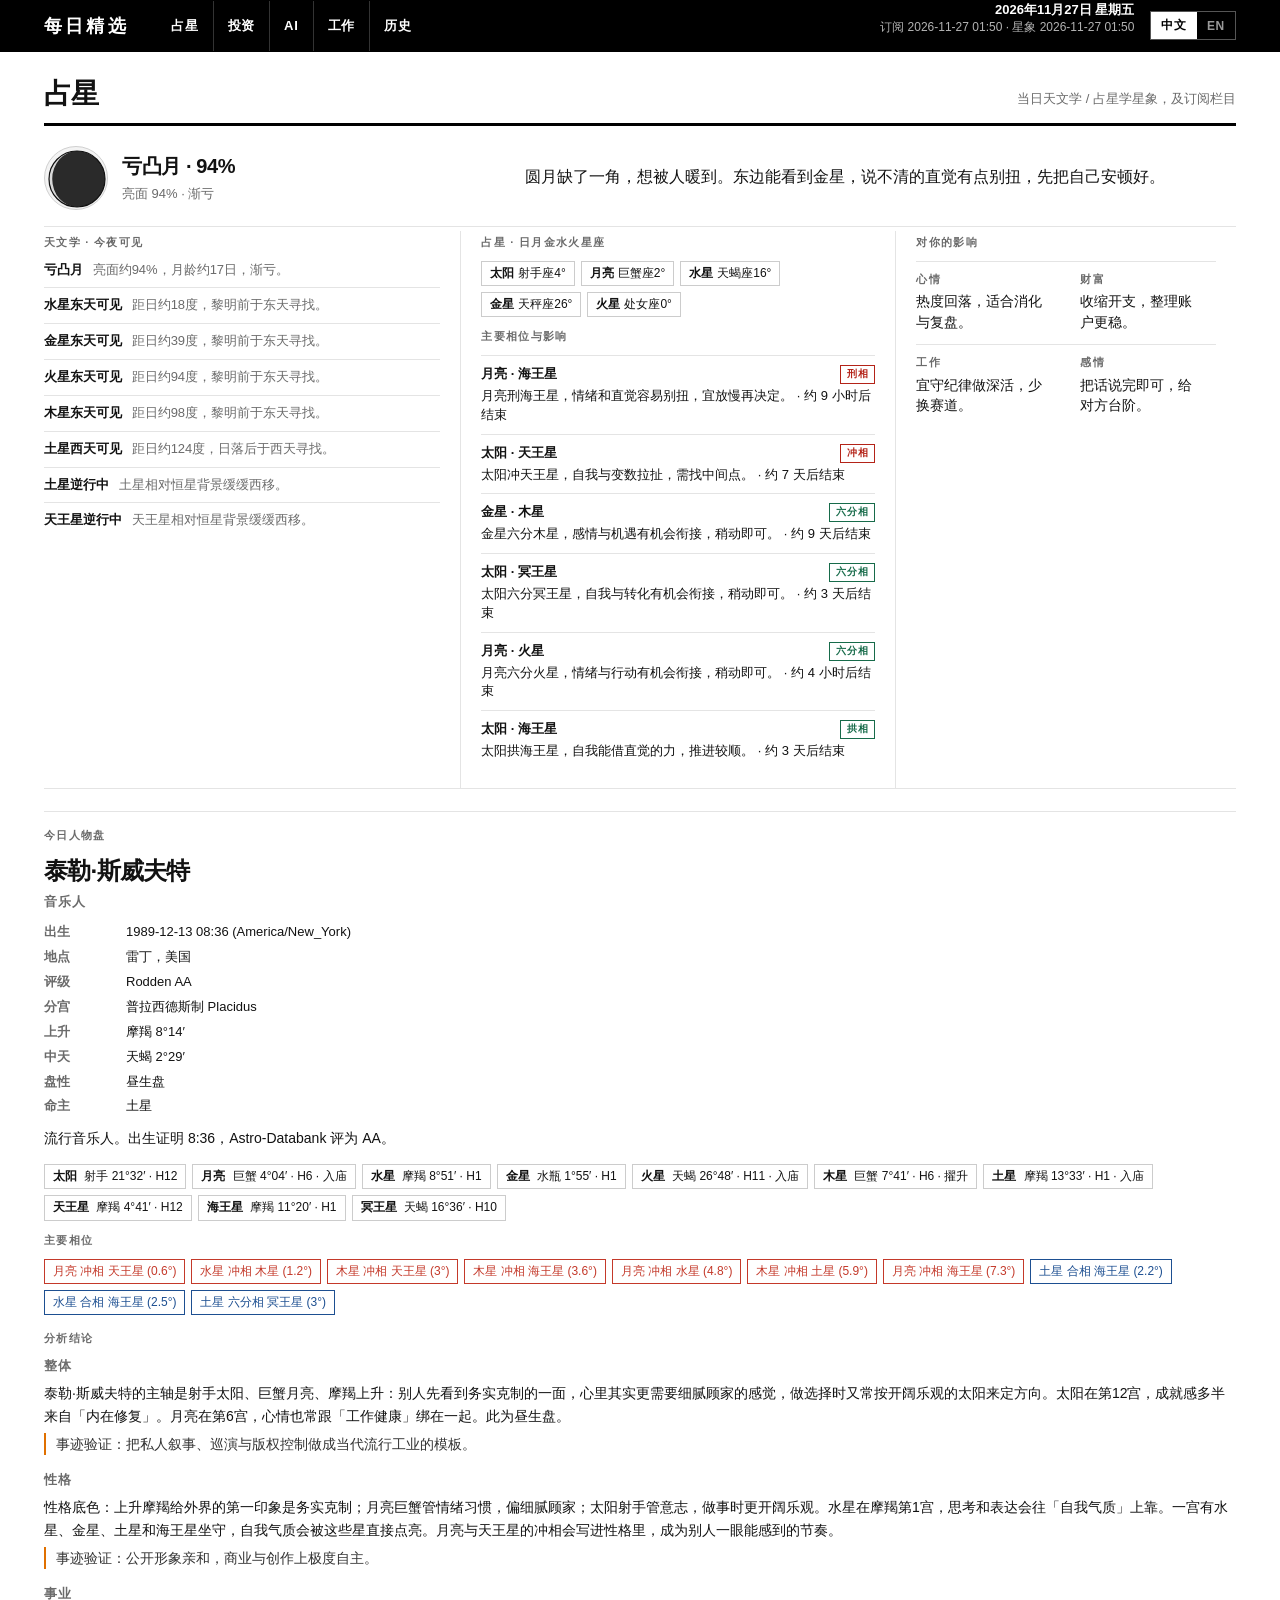
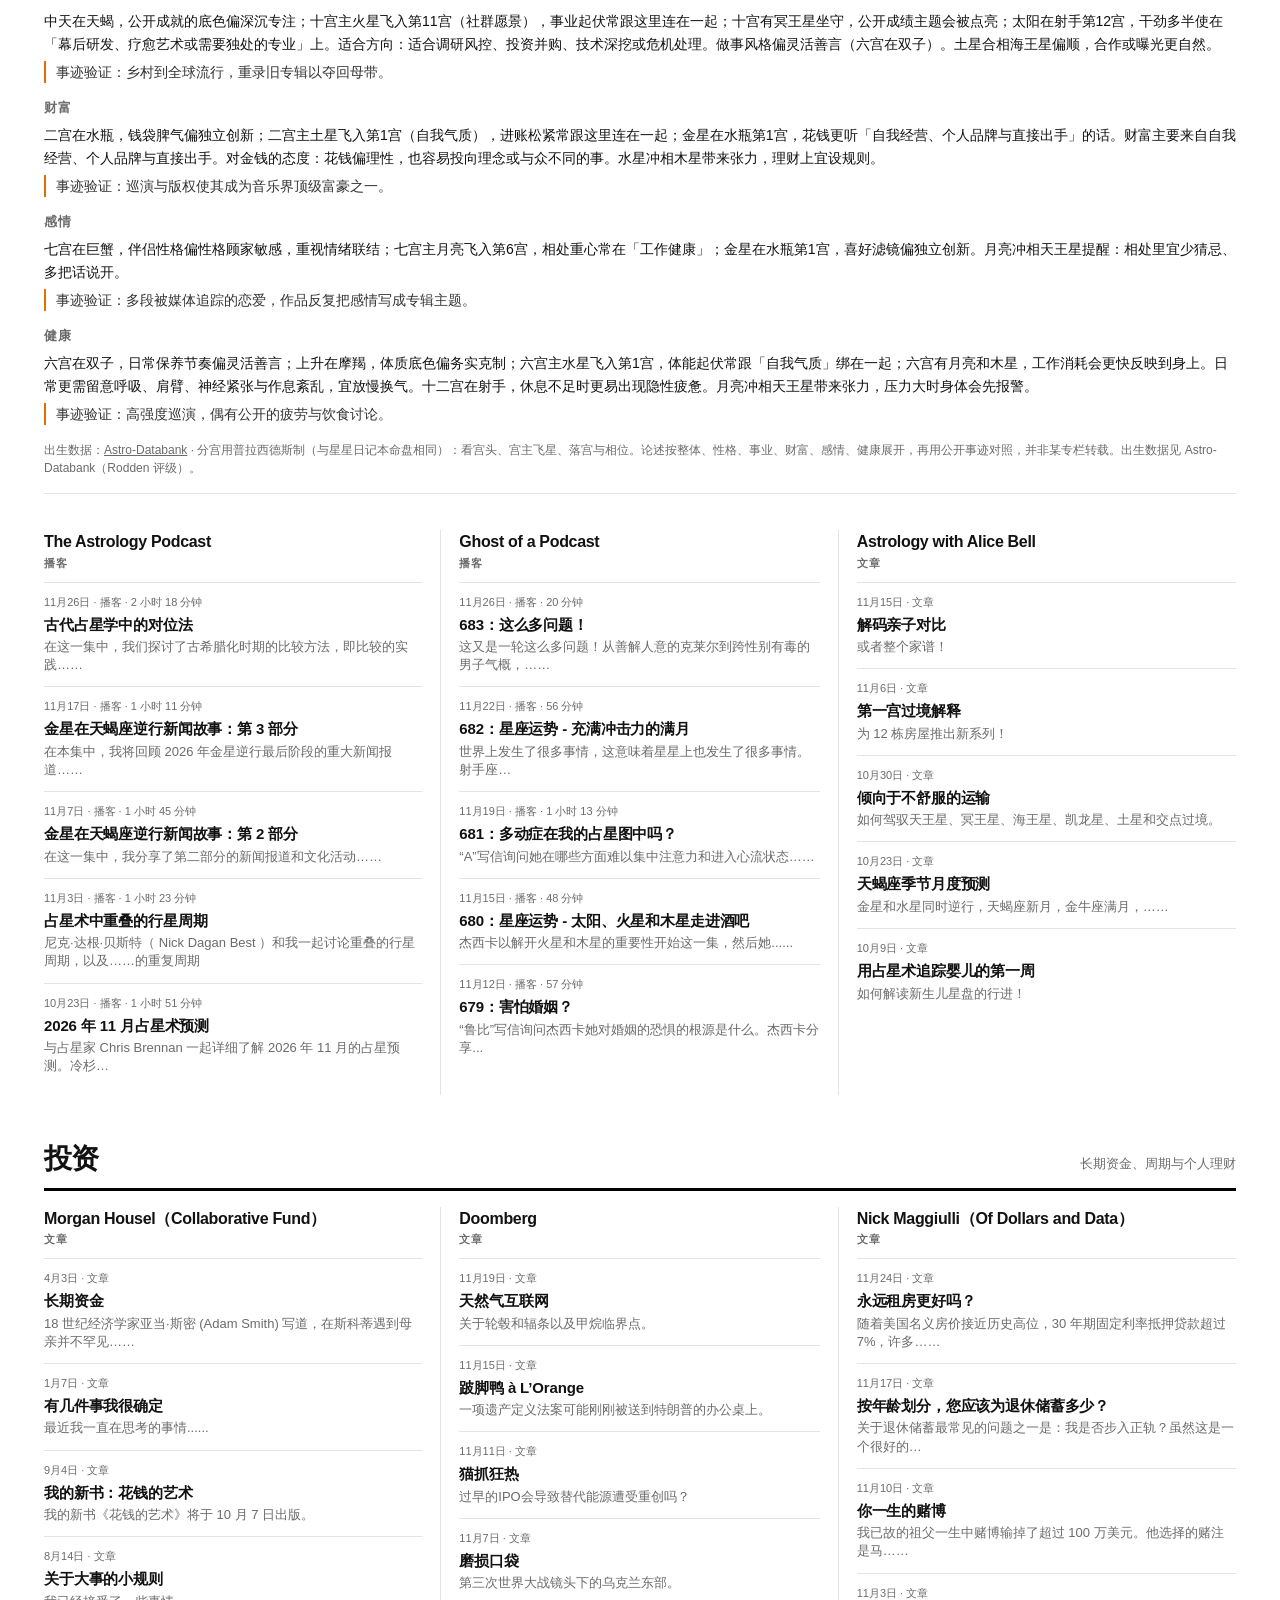
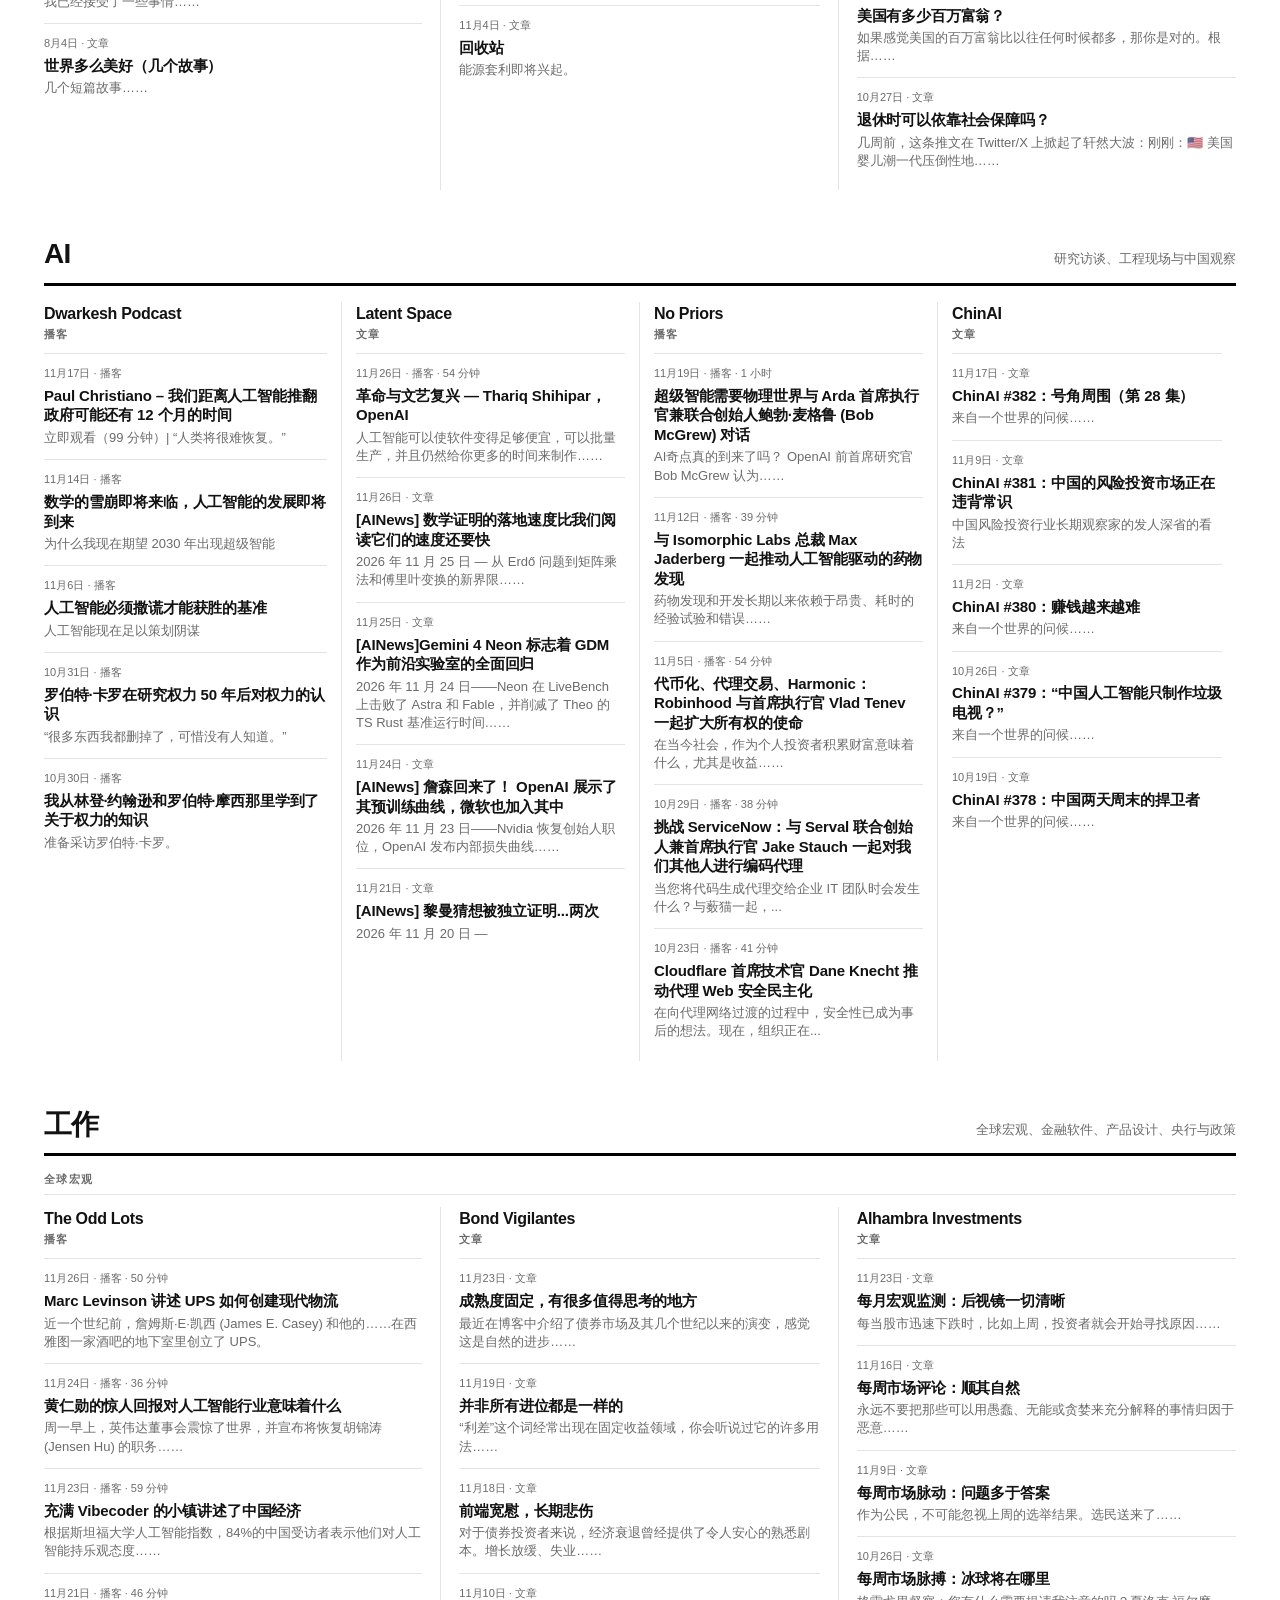
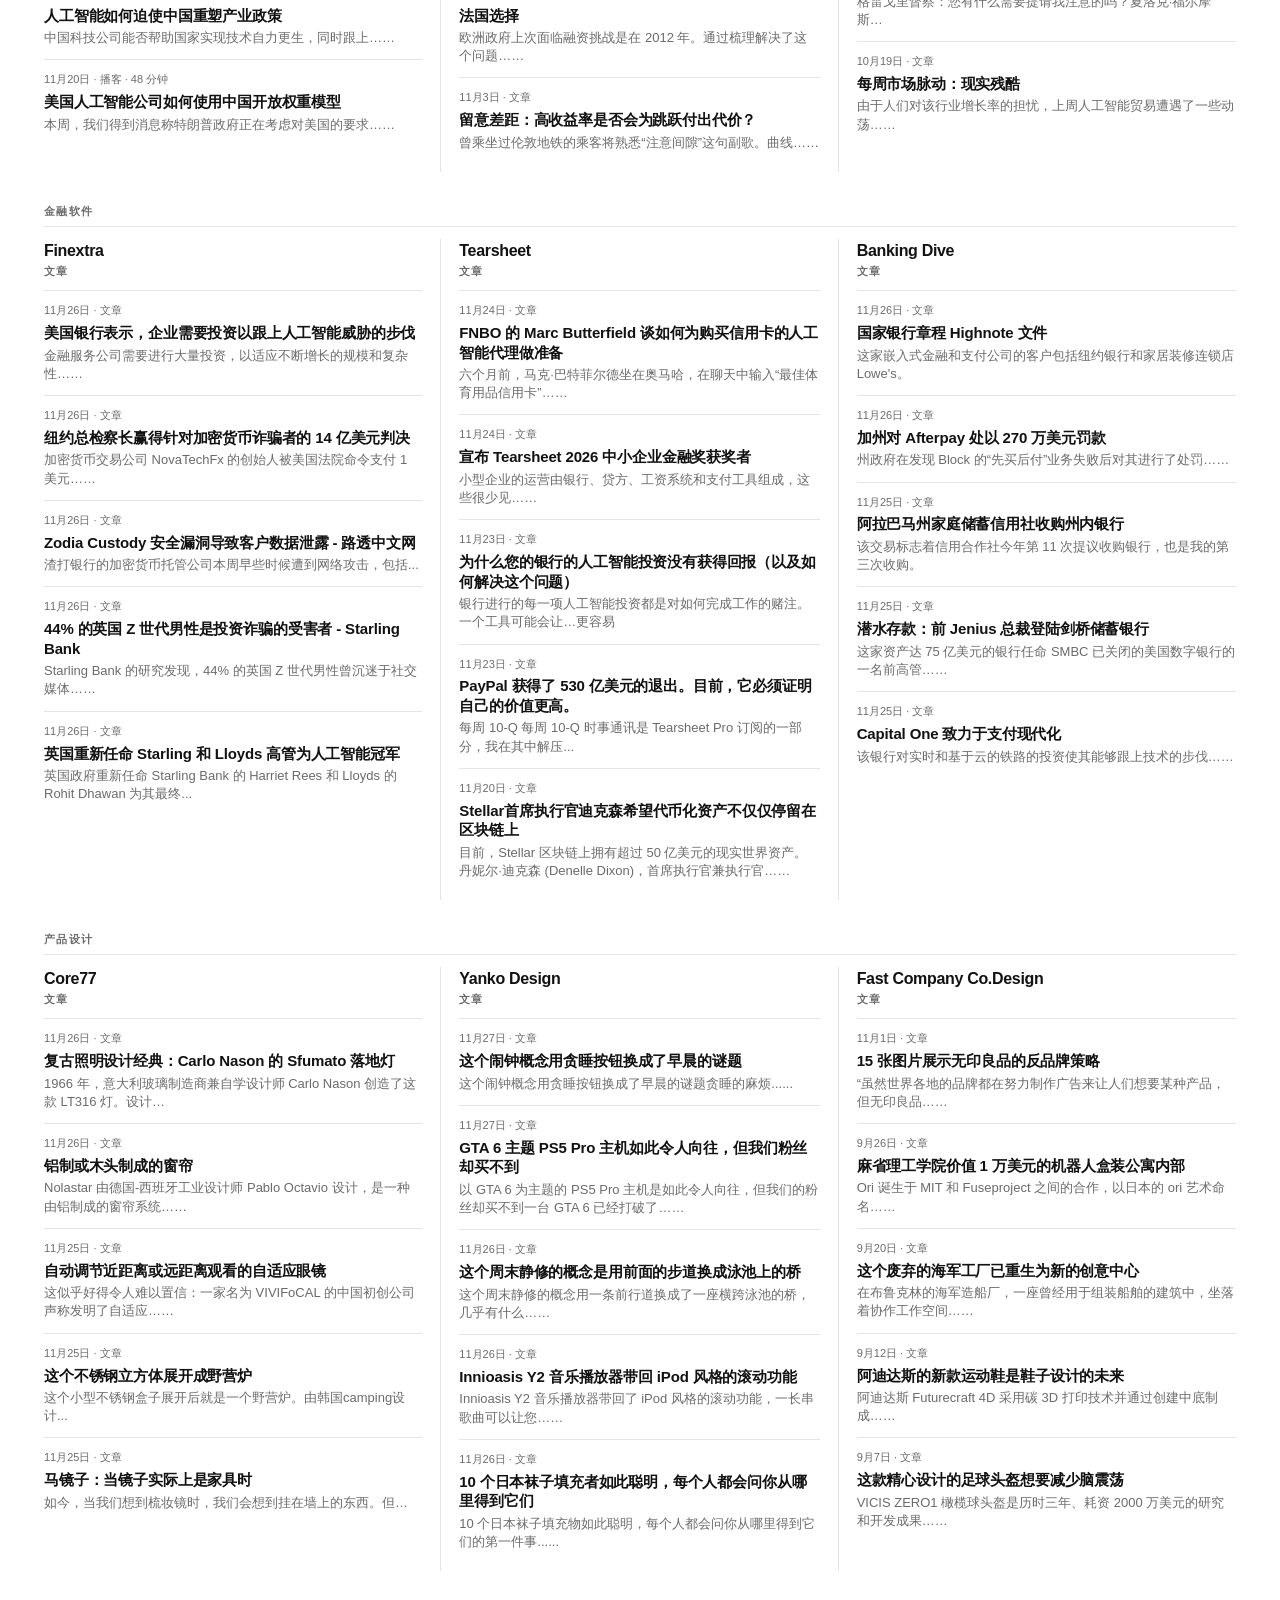
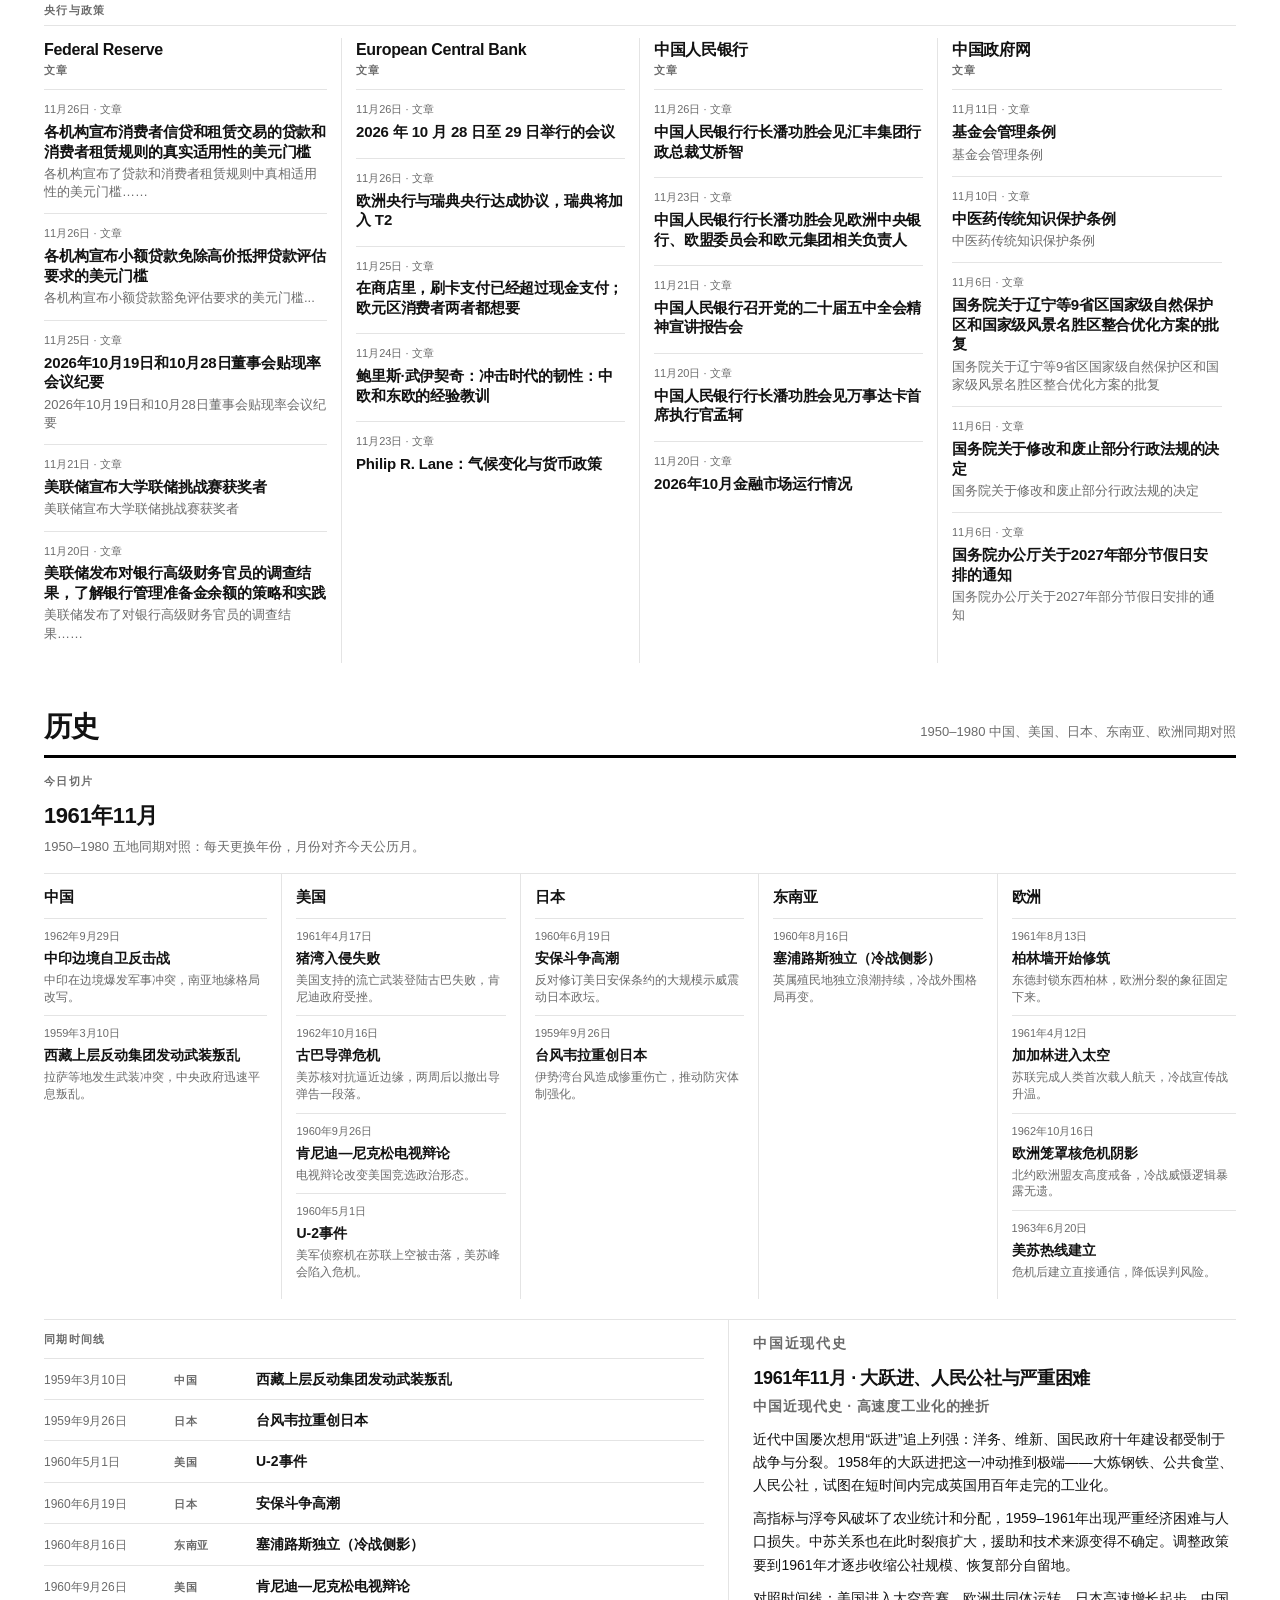
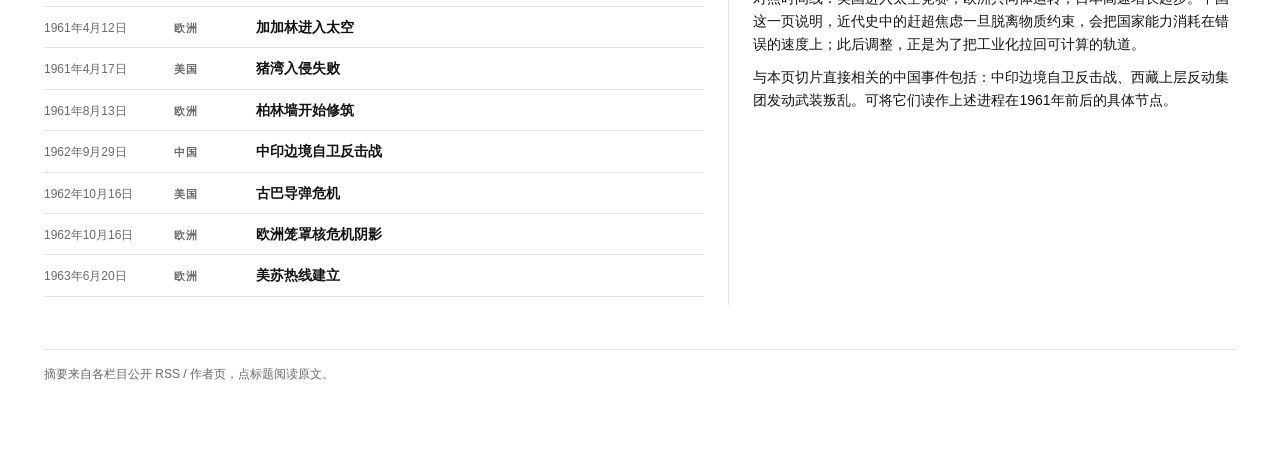
==== commit 70c10c56: "chore: daily digest 2026-11-27" ====
--- a/digest.html
+++ b/digest.html
@@ -5,7 +5,7 @@
   <meta name="viewport" content="width=device-width, initial-scale=1" />
   <title>每日精选</title>
   <!-- 版式源码：digest.css；结构：本文件；交互：digest-ui.js -->
-  <link rel="stylesheet" href="digest.css?v=20261126041529" />
+  <link rel="stylesheet" href="digest.css?v=20261126175041" />
 </head>
 <body>
   <header class="topbar">
@@ -139,9 +139,9 @@
     </section>
     <footer class="note" id="foot-note"></footer>
   </div>
-  <script src="stars-data.js?v=20261126041529"></script>
-  <script src="digest-data.js?v=20261126041529"></script>
-  <script src="digest-ui.js?v=20261126041529"></script>
-  <script src="sky-refresh.js?v=20261126041529"></script>
+  <script src="stars-data.js?v=20261126175041"></script>
+  <script src="digest-data.js?v=20261126175041"></script>
+  <script src="digest-ui.js?v=20261126175041"></script>
+  <script src="sky-refresh.js?v=20261126175041"></script>
 </body>
 </html>
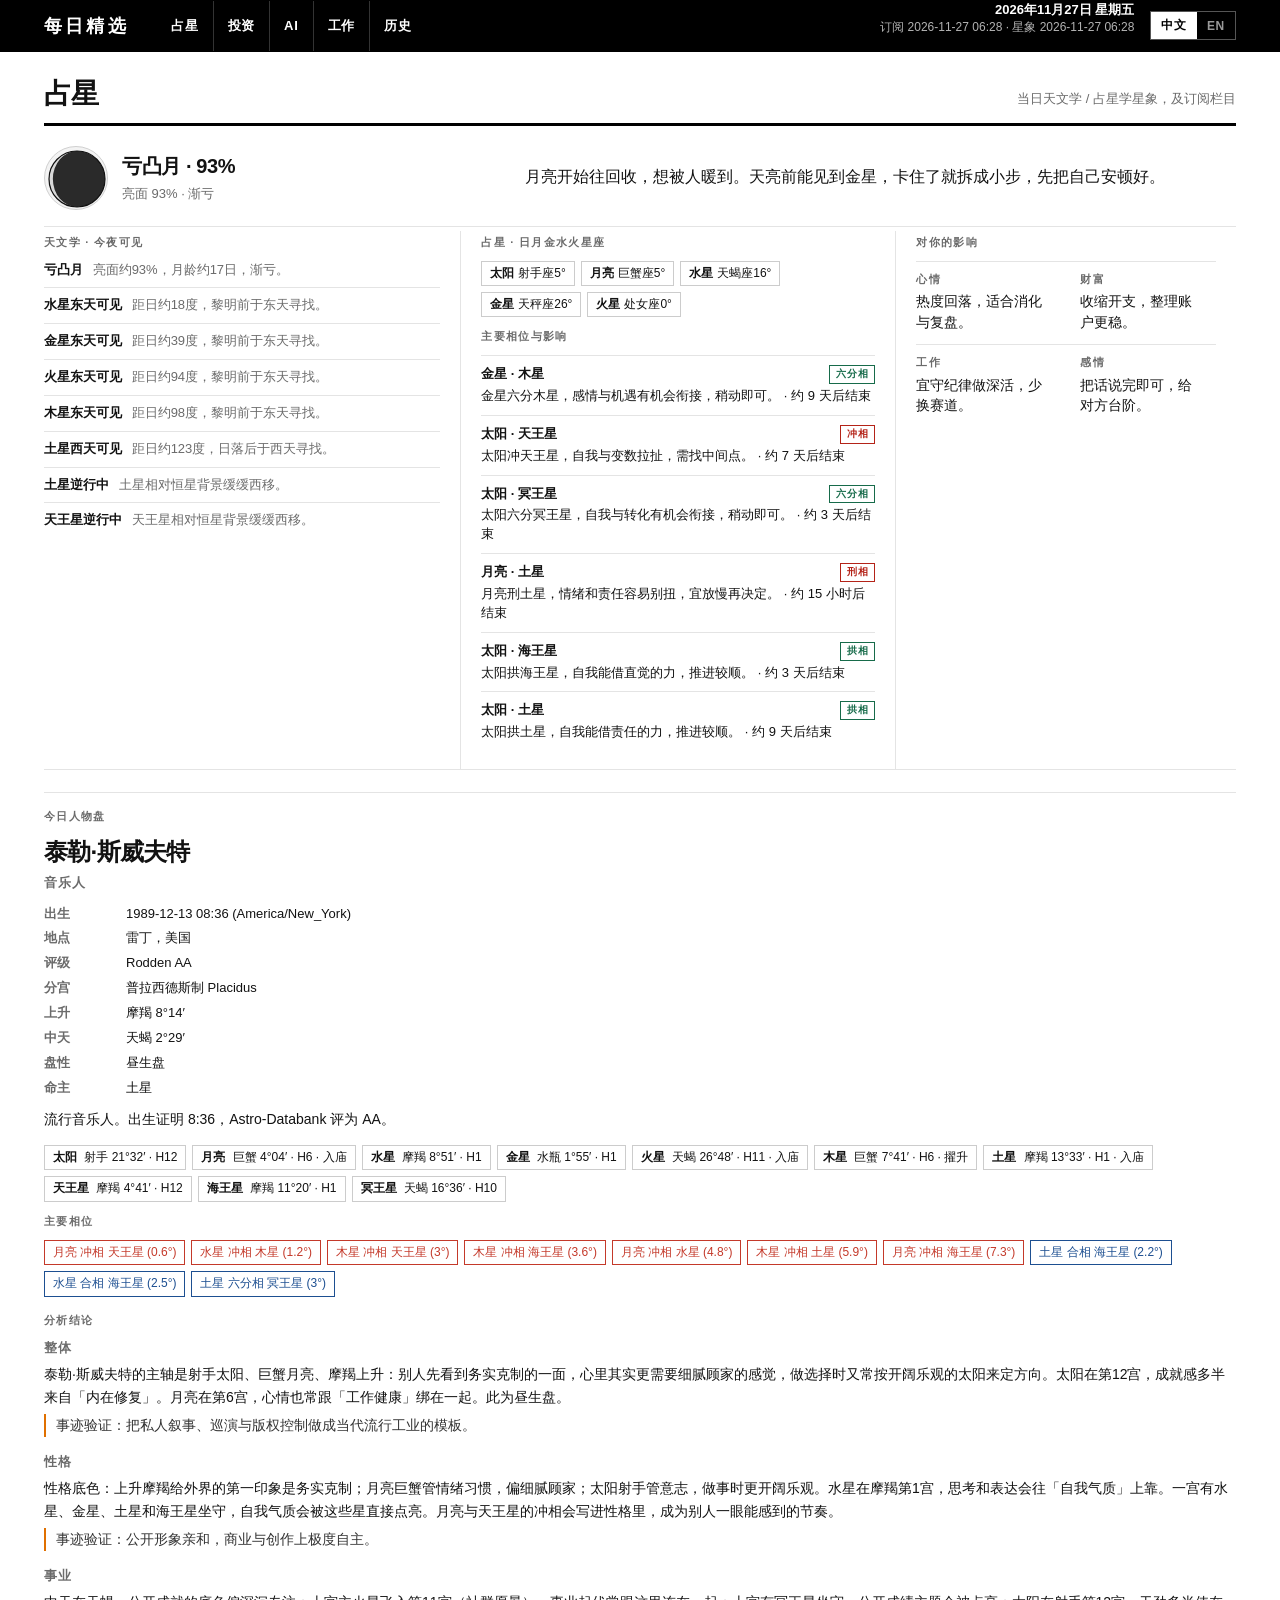
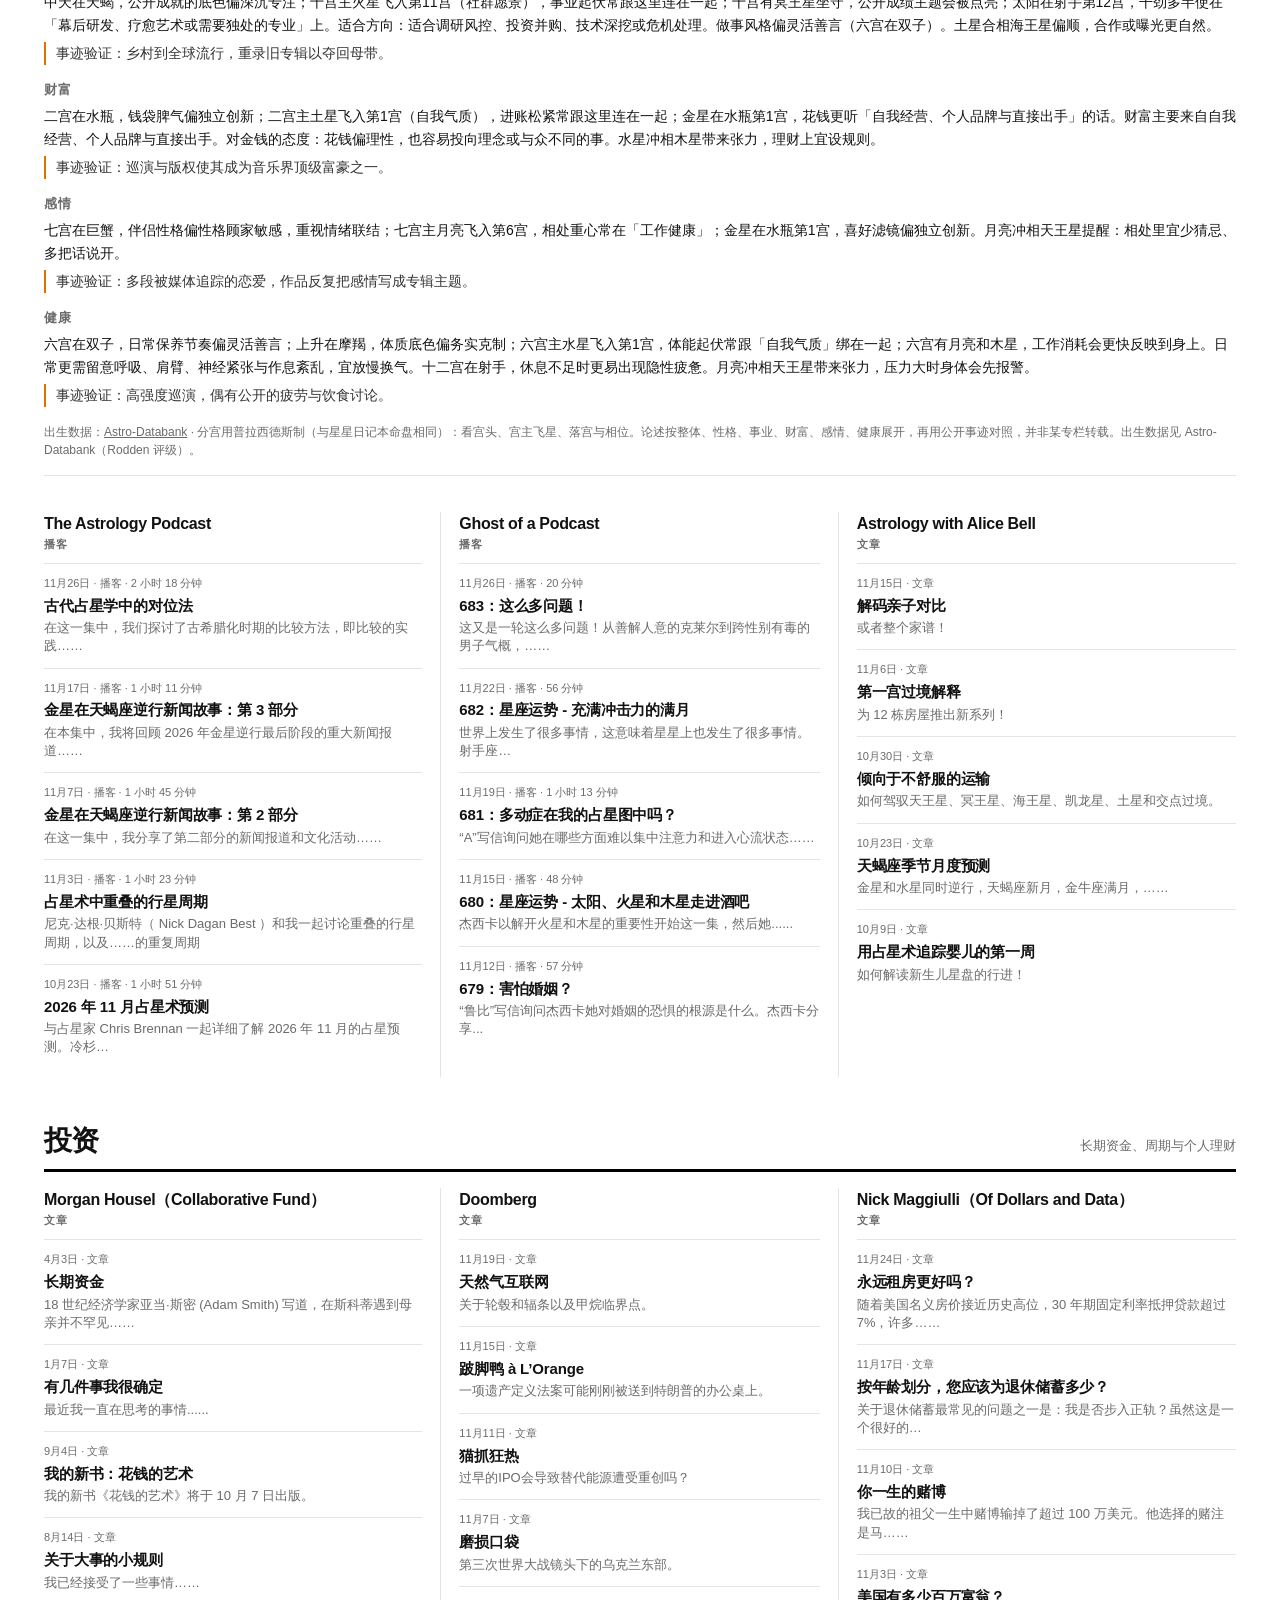
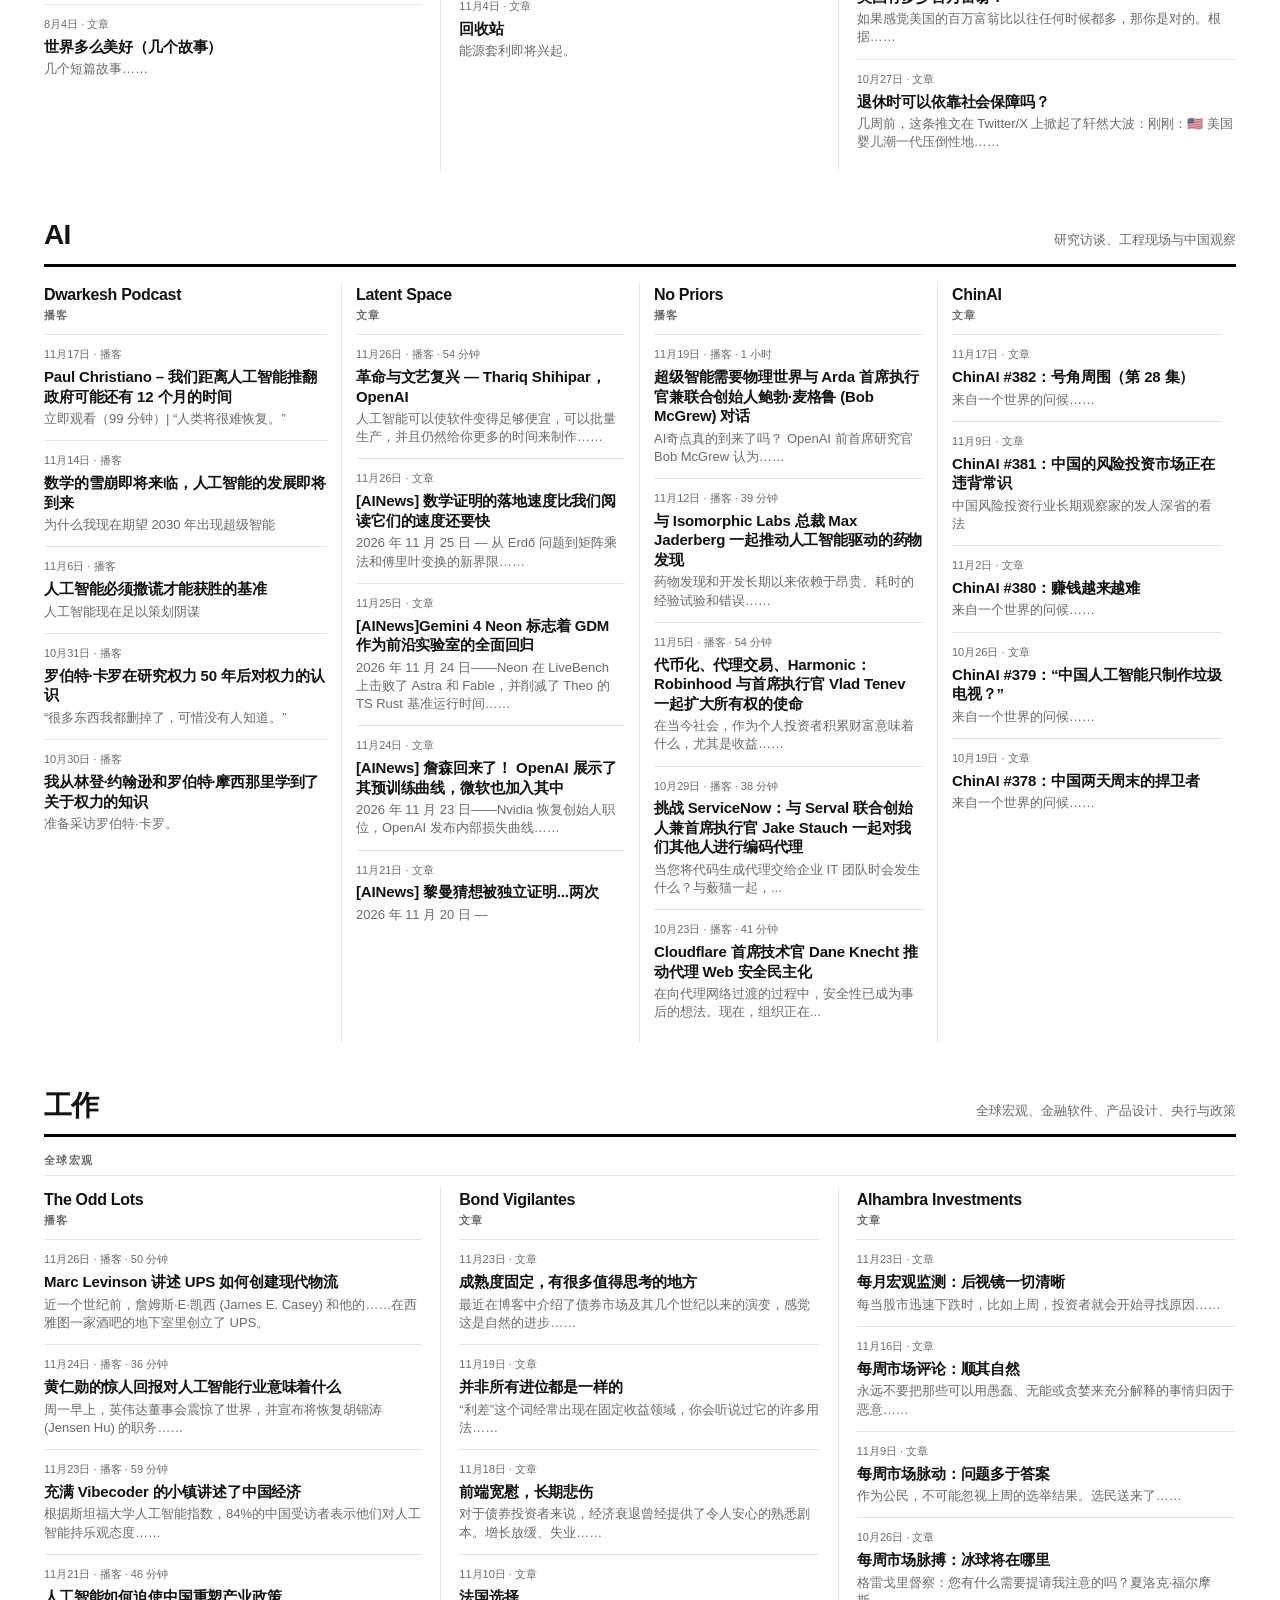
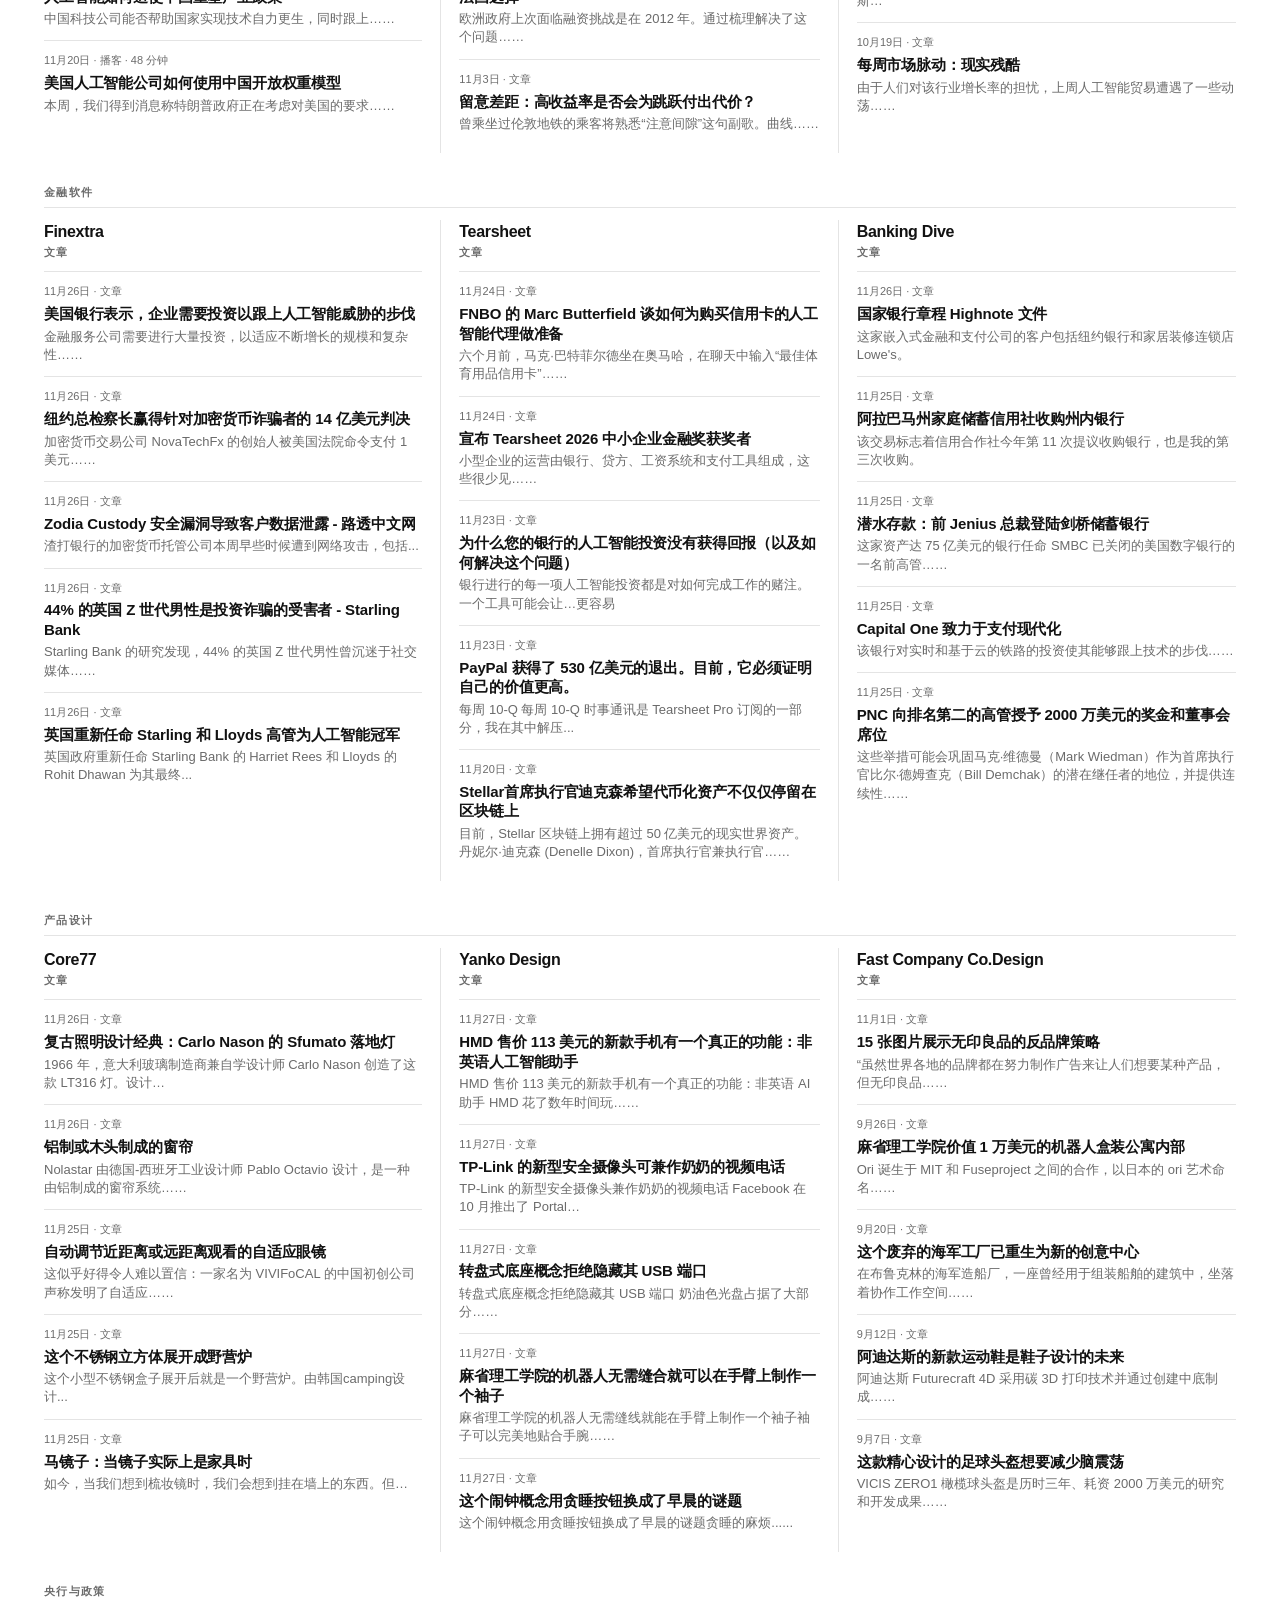
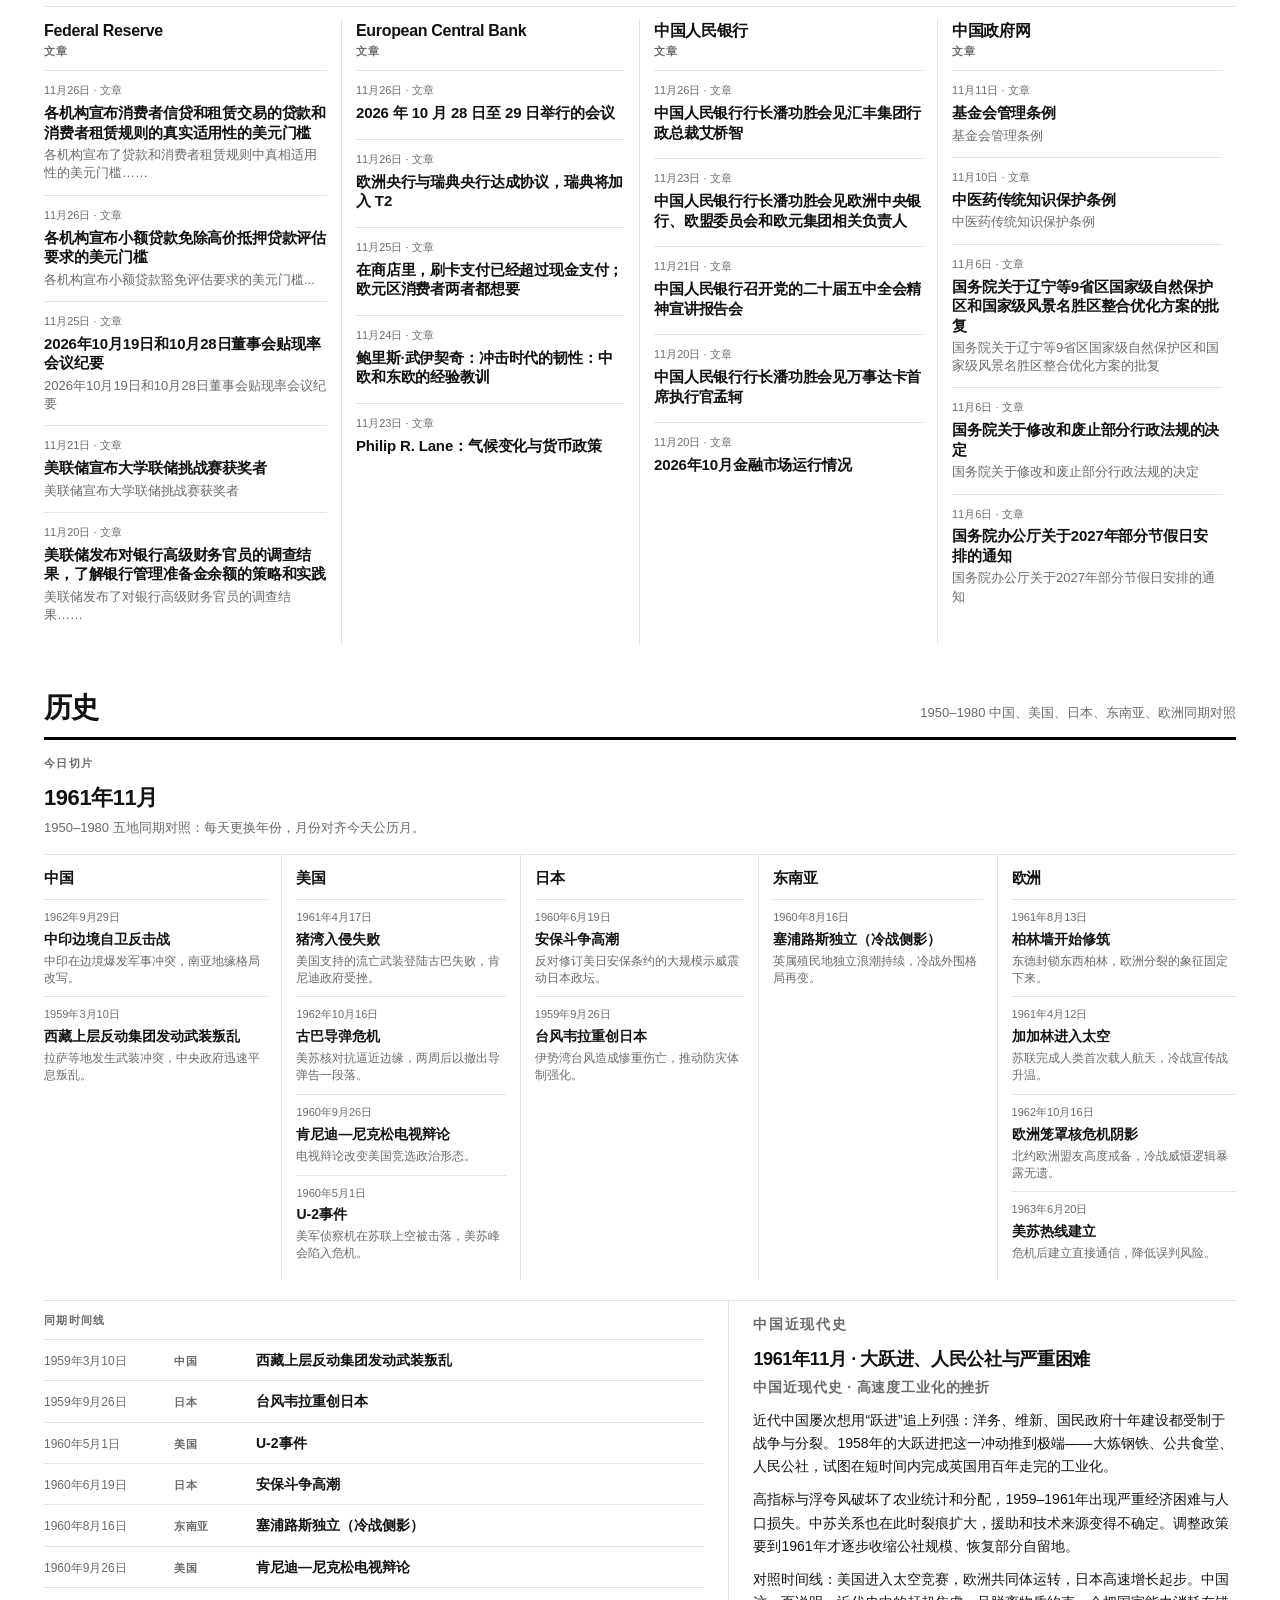
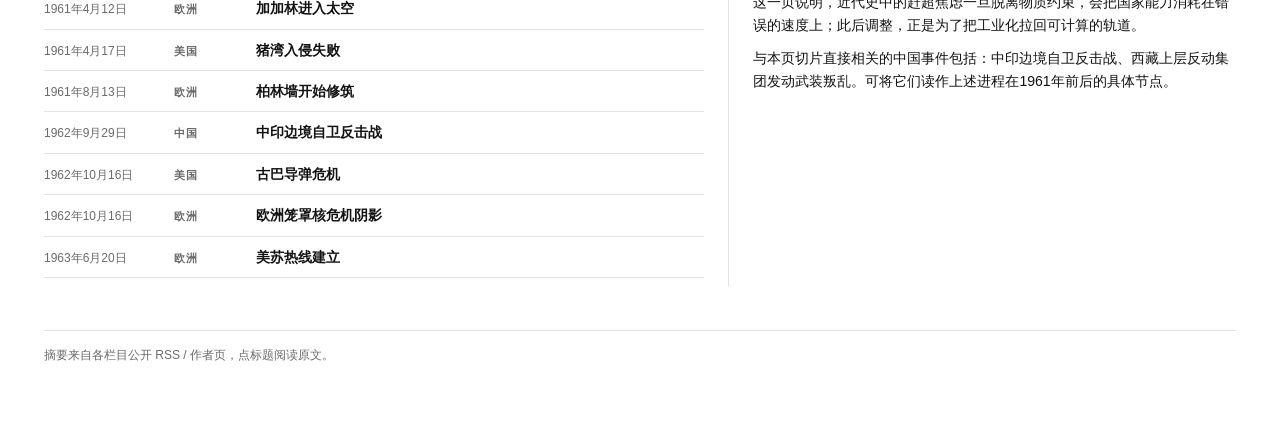
==== commit ad3b9a9a: "chore: daily digest 2026-11-27" ====
--- a/digest.html
+++ b/digest.html
@@ -5,7 +5,7 @@
   <meta name="viewport" content="width=device-width, initial-scale=1" />
   <title>每日精选</title>
   <!-- 版式源码：digest.css；结构：本文件；交互：digest-ui.js -->
-  <link rel="stylesheet" href="digest.css?v=20261126175041" />
+  <link rel="stylesheet" href="digest.css?v=20261126222903" />
 </head>
 <body>
   <header class="topbar">
@@ -139,9 +139,9 @@
     </section>
     <footer class="note" id="foot-note"></footer>
   </div>
-  <script src="stars-data.js?v=20261126175041"></script>
-  <script src="digest-data.js?v=20261126175041"></script>
-  <script src="digest-ui.js?v=20261126175041"></script>
-  <script src="sky-refresh.js?v=20261126175041"></script>
+  <script src="stars-data.js?v=20261126222903"></script>
+  <script src="digest-data.js?v=20261126222903"></script>
+  <script src="digest-ui.js?v=20261126222903"></script>
+  <script src="sky-refresh.js?v=20261126222903"></script>
 </body>
 </html>
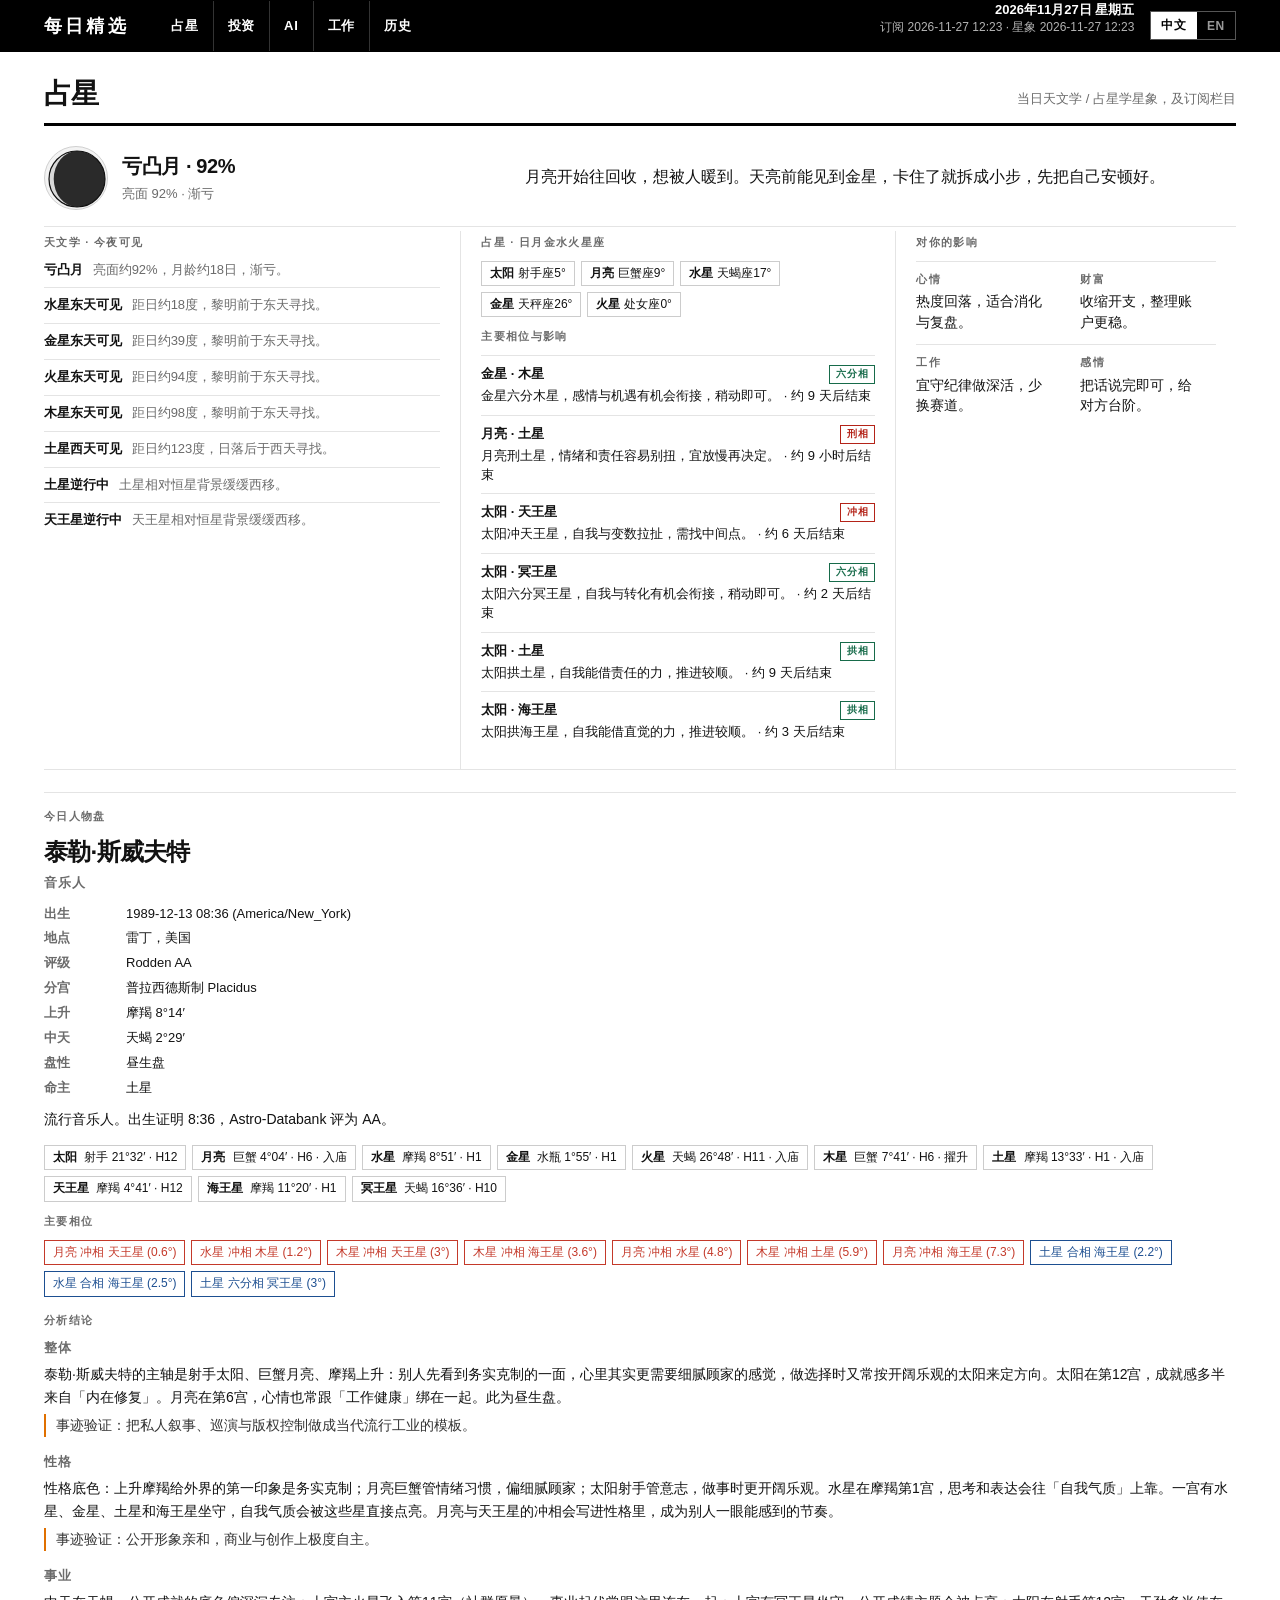
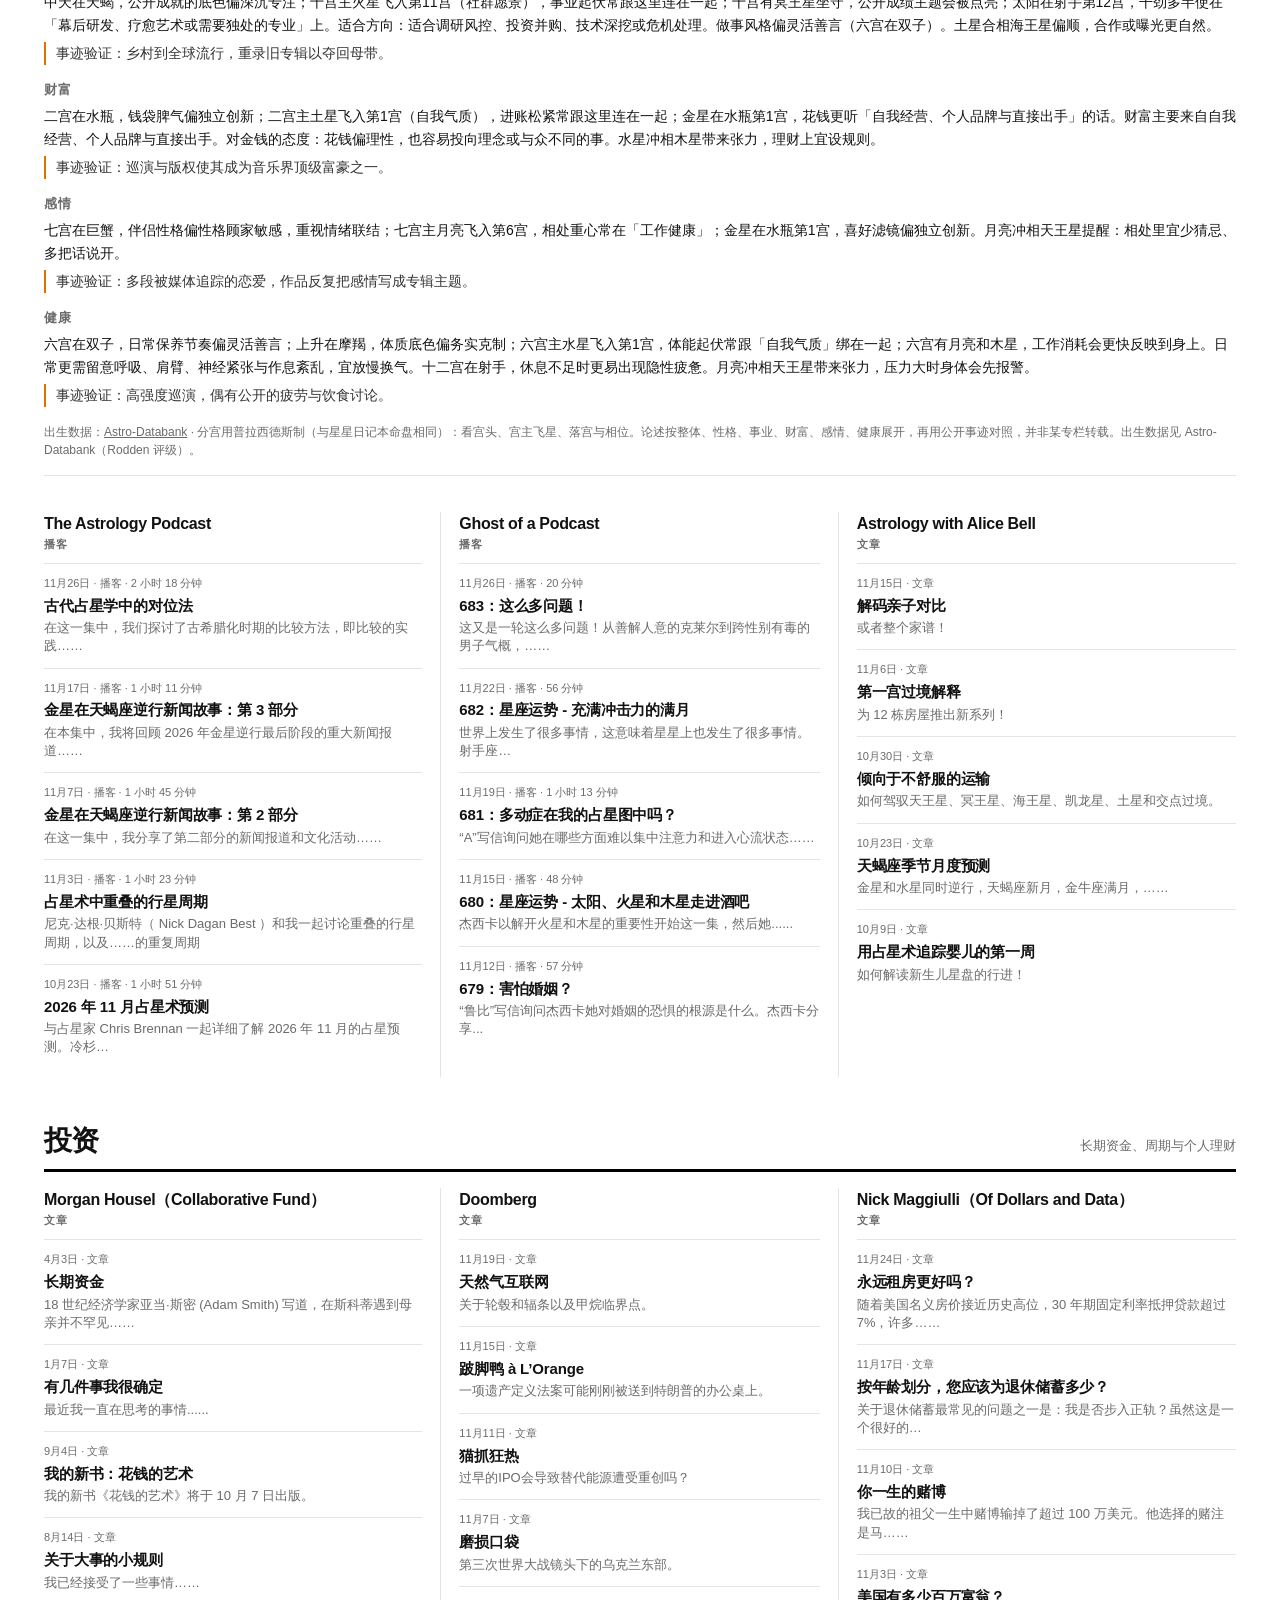
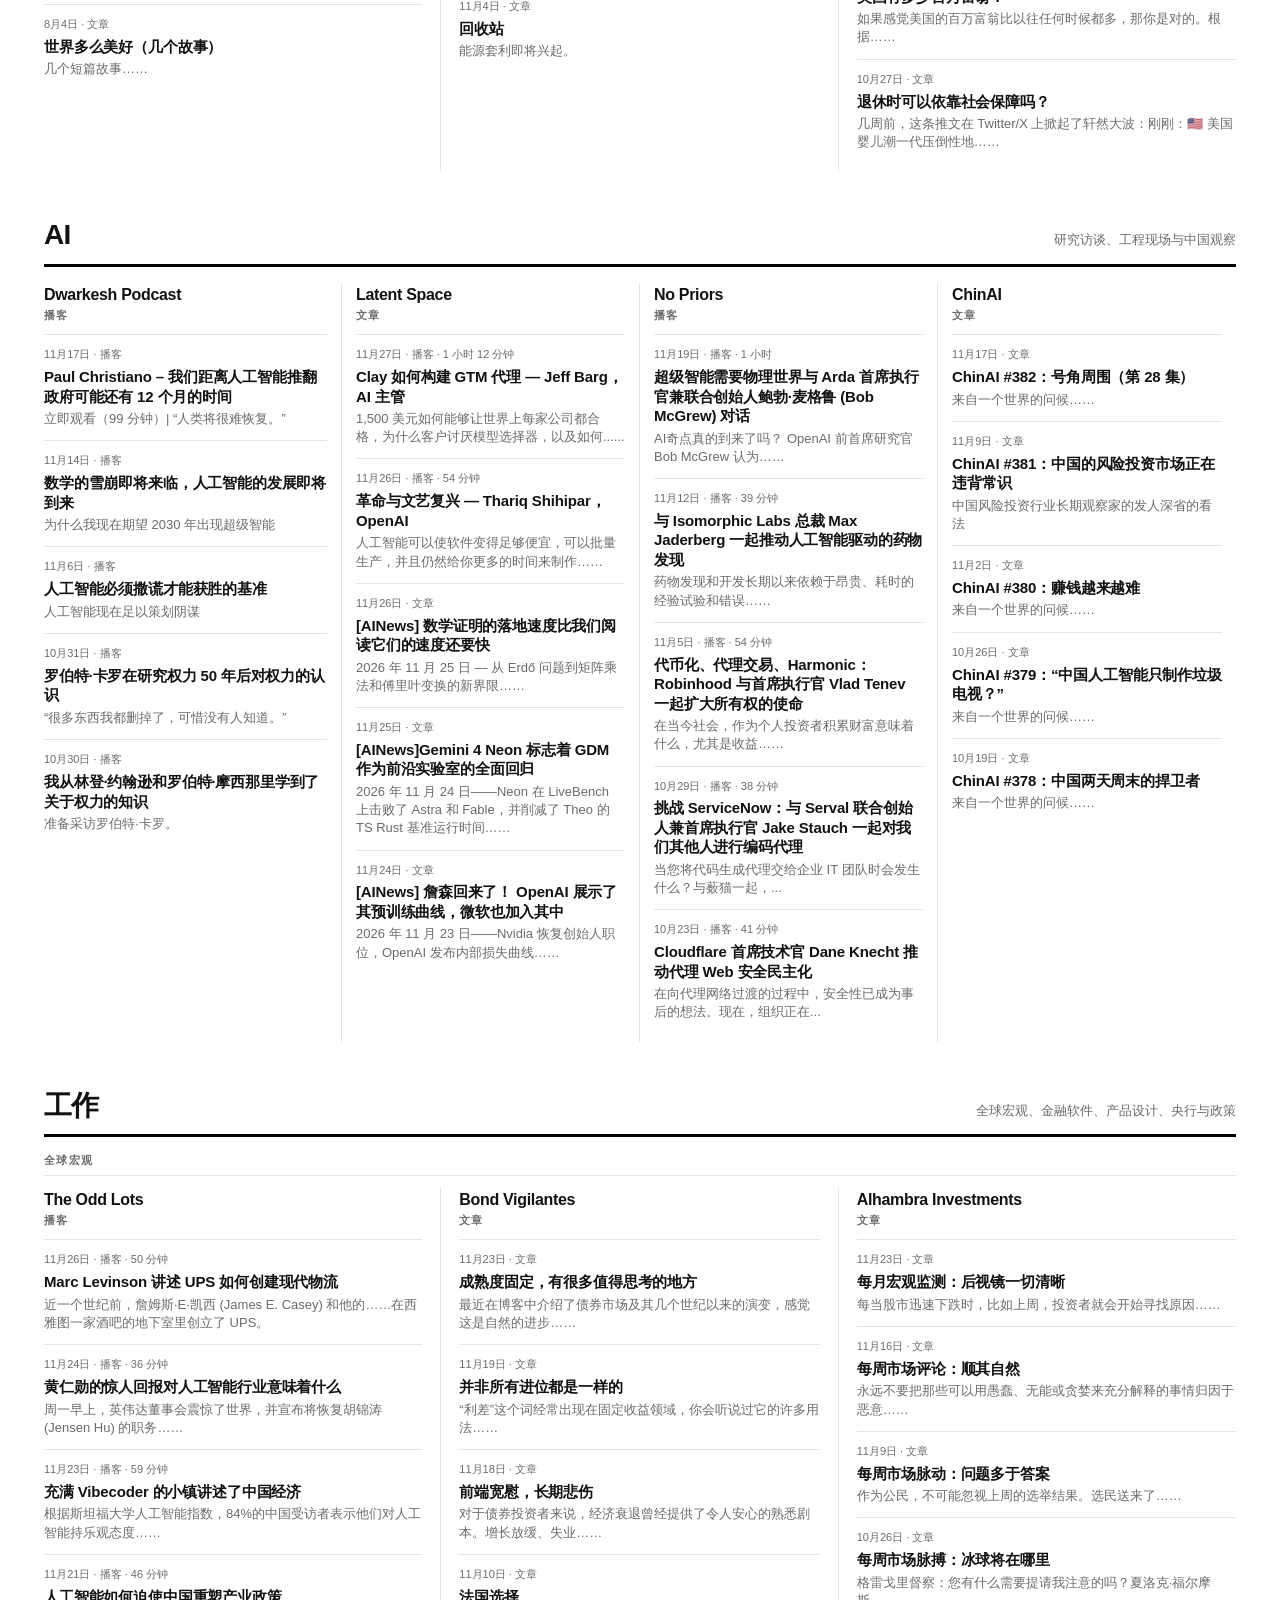
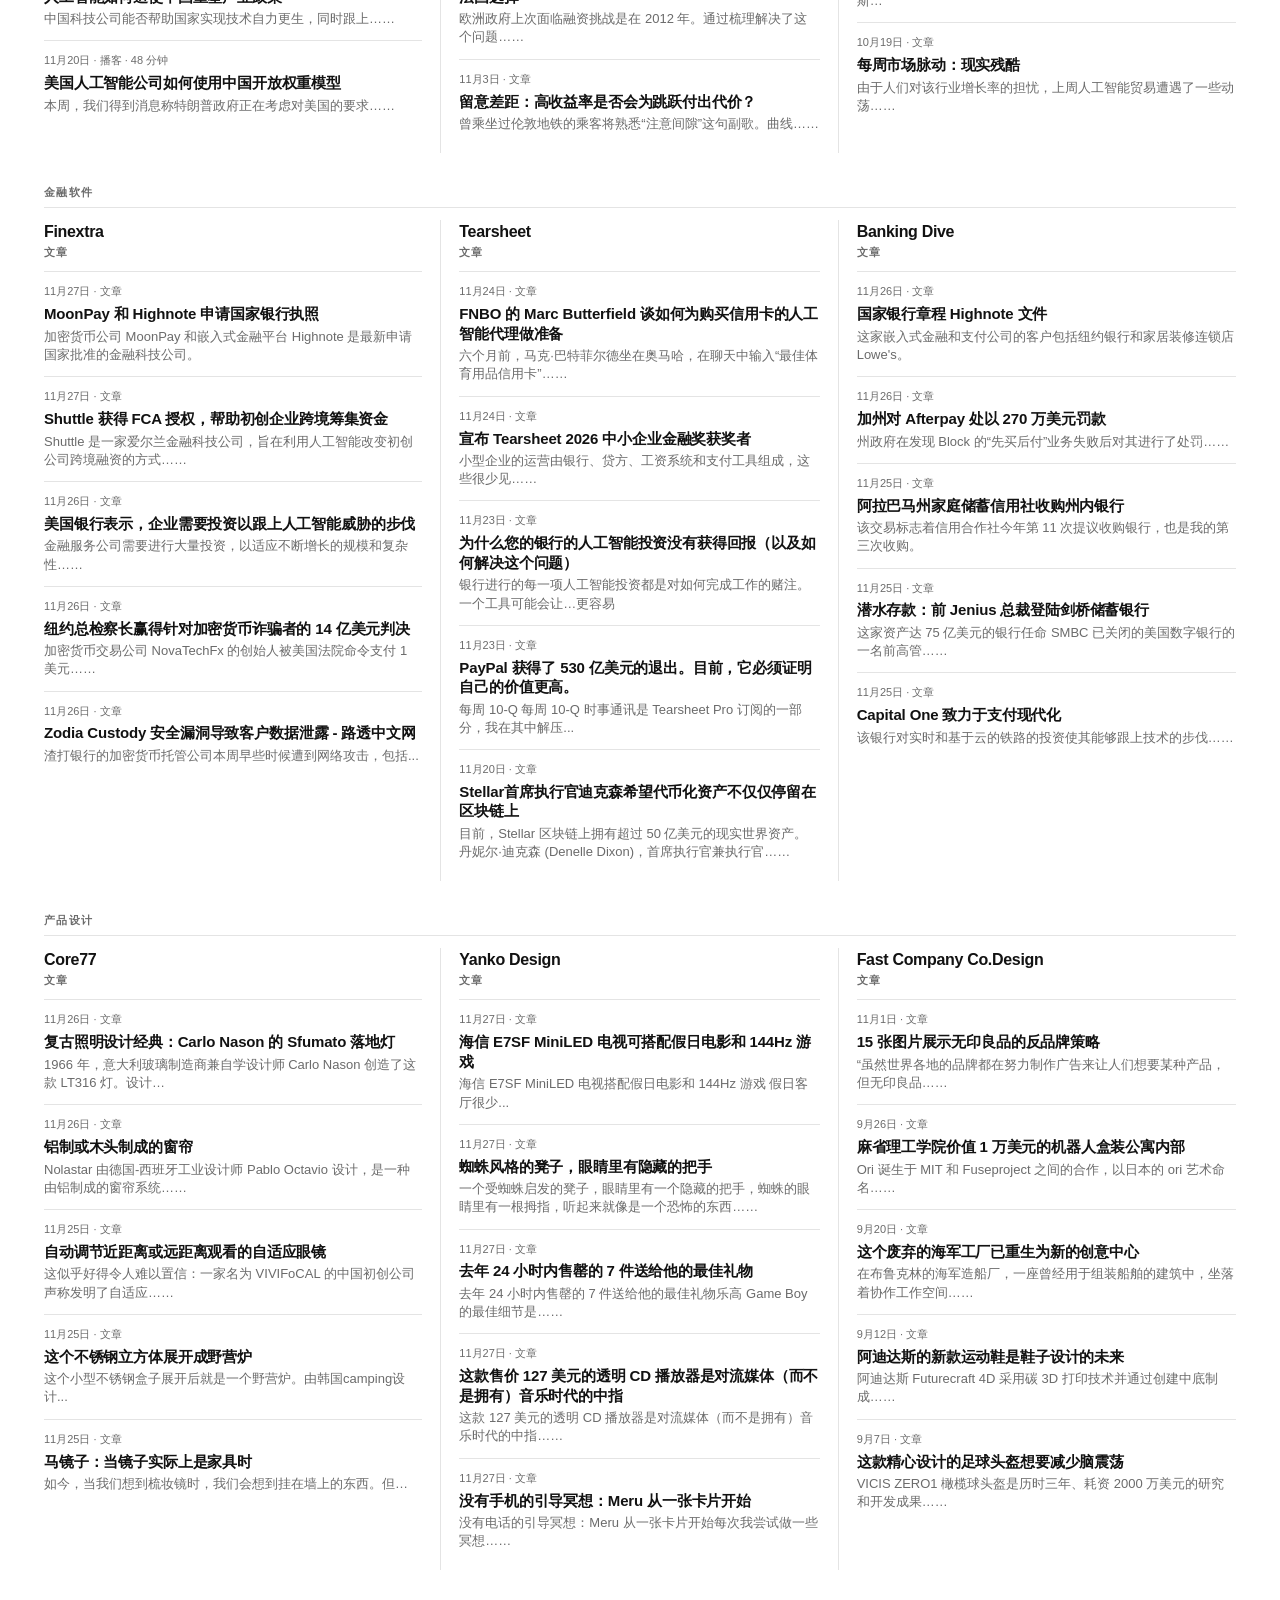
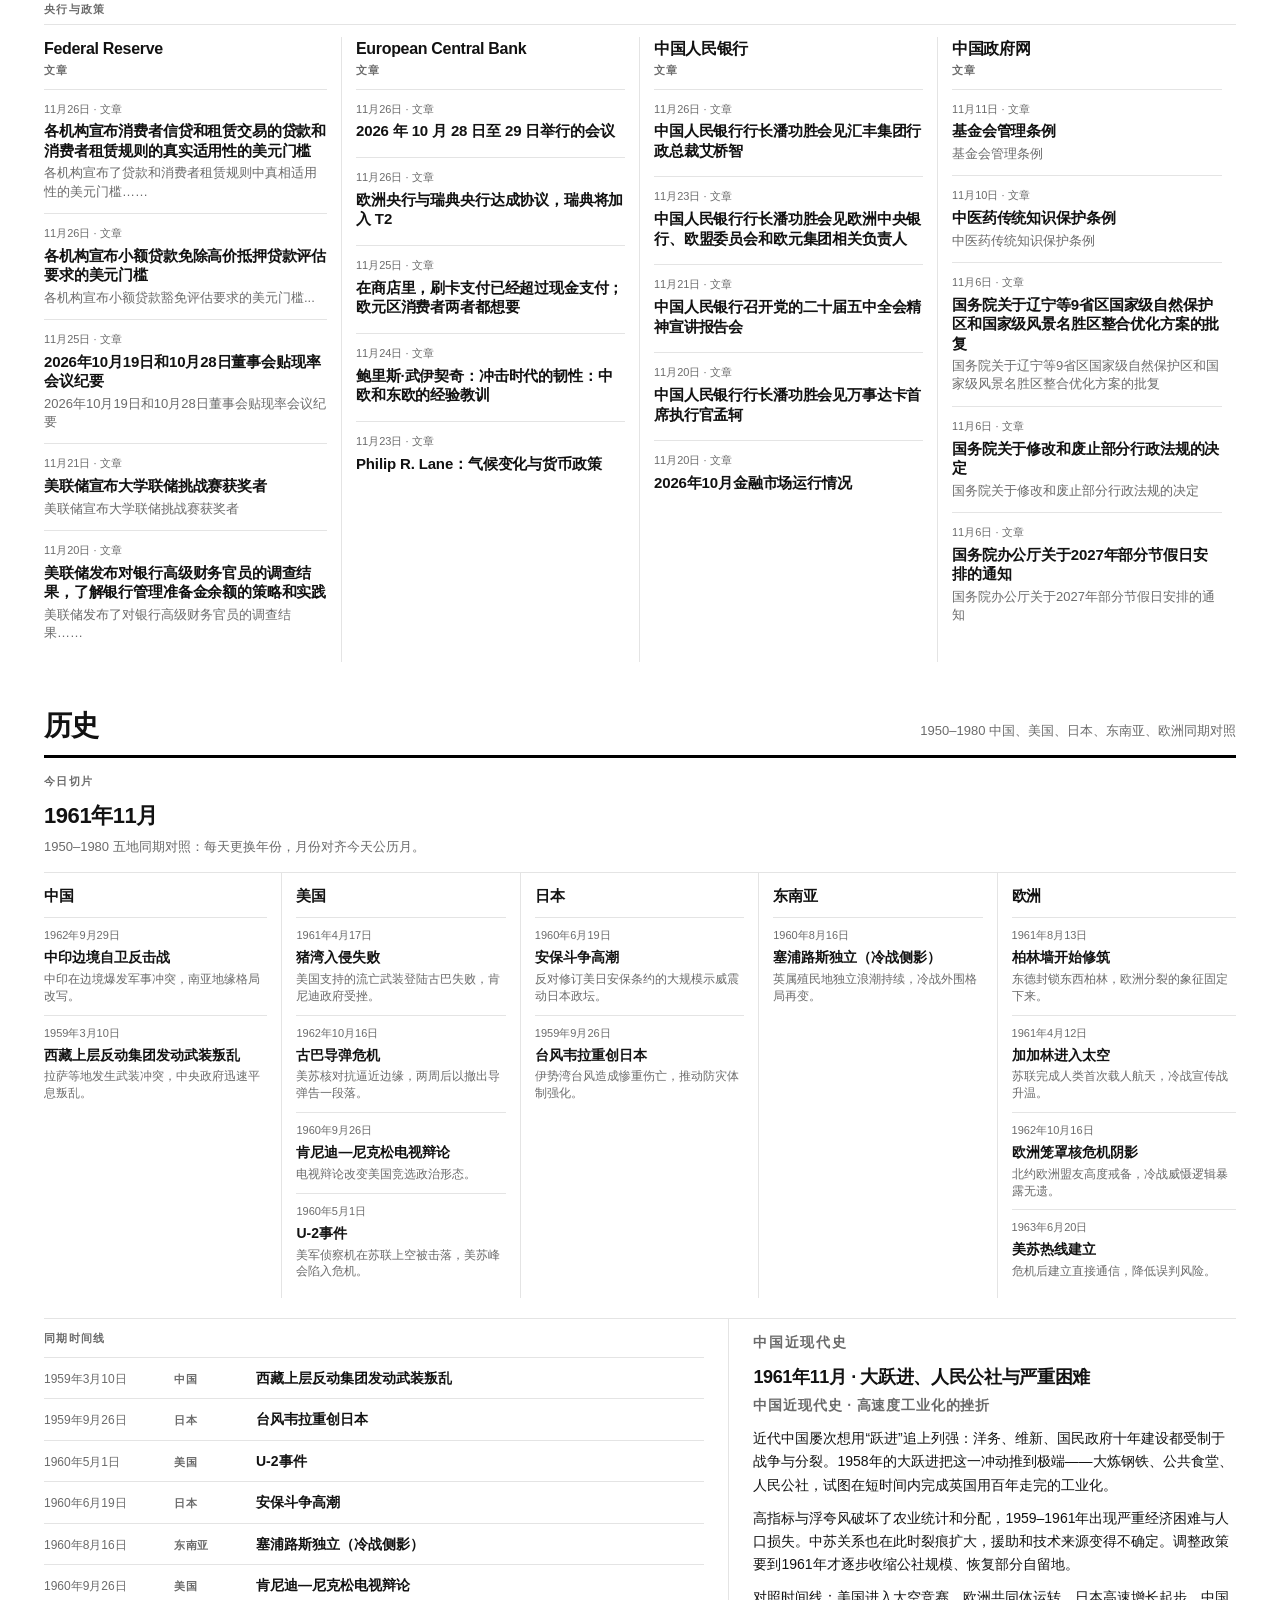
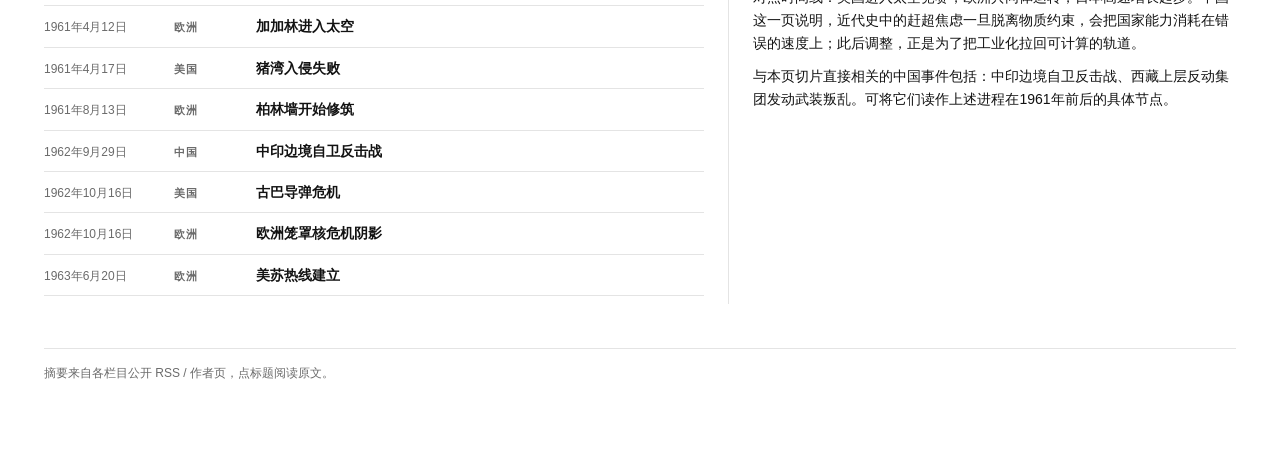
==== commit 3ee1068b: "chore: daily digest 2026-11-27" ====
--- a/digest.html
+++ b/digest.html
@@ -5,7 +5,7 @@
   <meta name="viewport" content="width=device-width, initial-scale=1" />
   <title>每日精选</title>
   <!-- 版式源码：digest.css；结构：本文件；交互：digest-ui.js -->
-  <link rel="stylesheet" href="digest.css?v=20261126222903" />
+  <link rel="stylesheet" href="digest.css?v=20261127042349" />
 </head>
 <body>
   <header class="topbar">
@@ -139,9 +139,9 @@
     </section>
     <footer class="note" id="foot-note"></footer>
   </div>
-  <script src="stars-data.js?v=20261126222903"></script>
-  <script src="digest-data.js?v=20261126222903"></script>
-  <script src="digest-ui.js?v=20261126222903"></script>
-  <script src="sky-refresh.js?v=20261126222903"></script>
+  <script src="stars-data.js?v=20261127042349"></script>
+  <script src="digest-data.js?v=20261127042349"></script>
+  <script src="digest-ui.js?v=20261127042349"></script>
+  <script src="sky-refresh.js?v=20261127042349"></script>
 </body>
 </html>
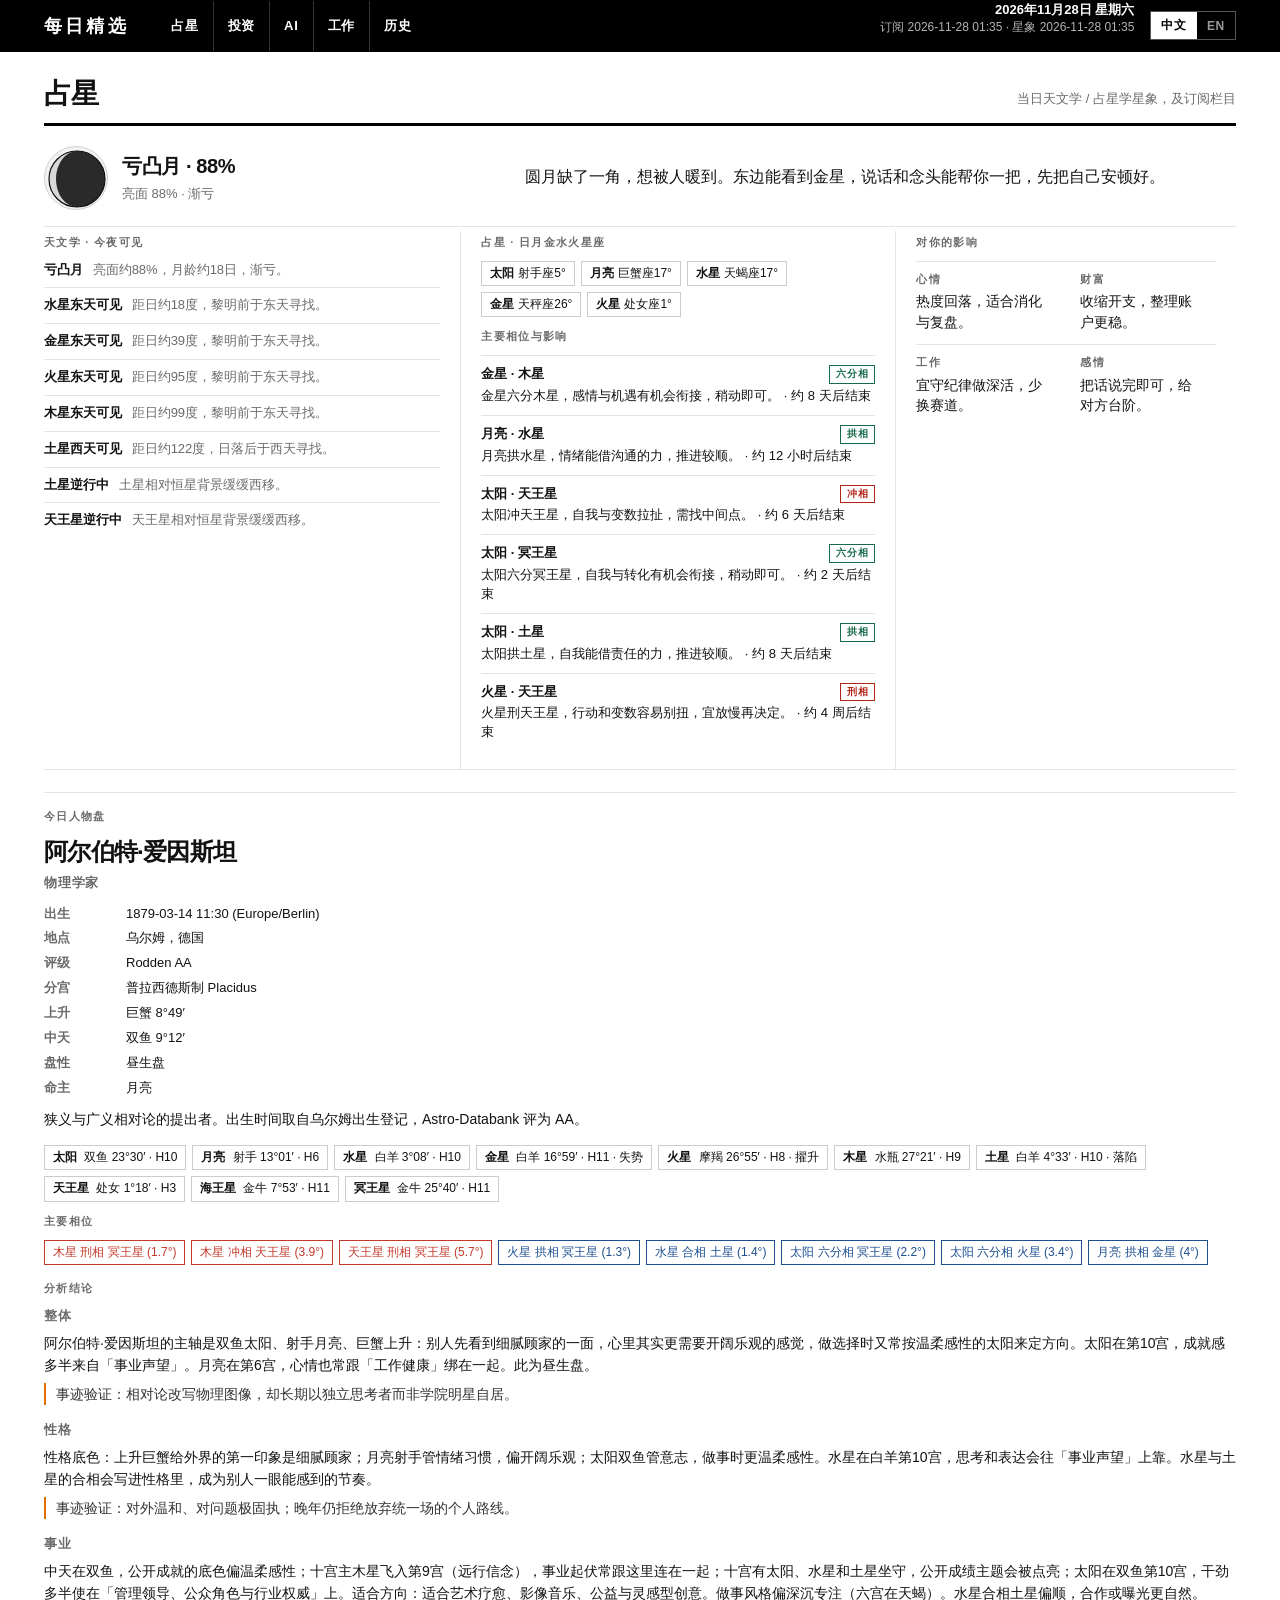
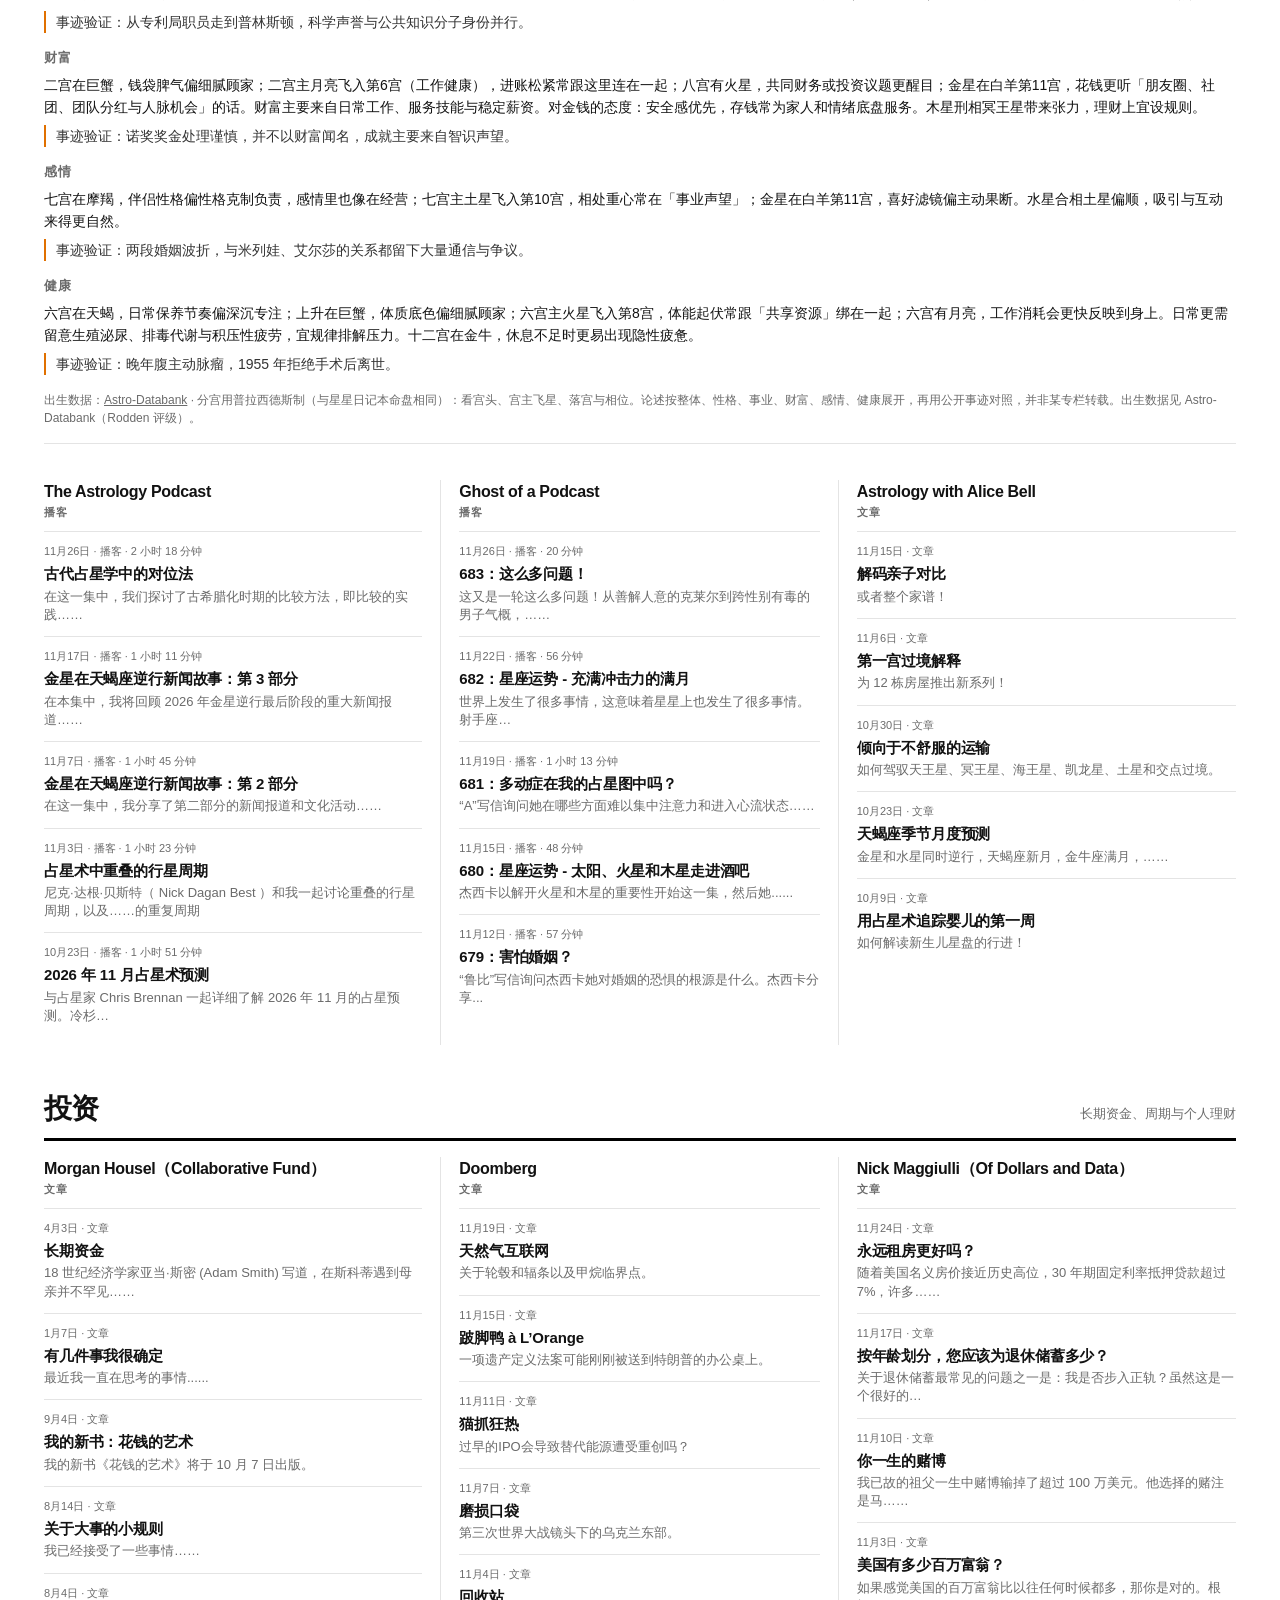
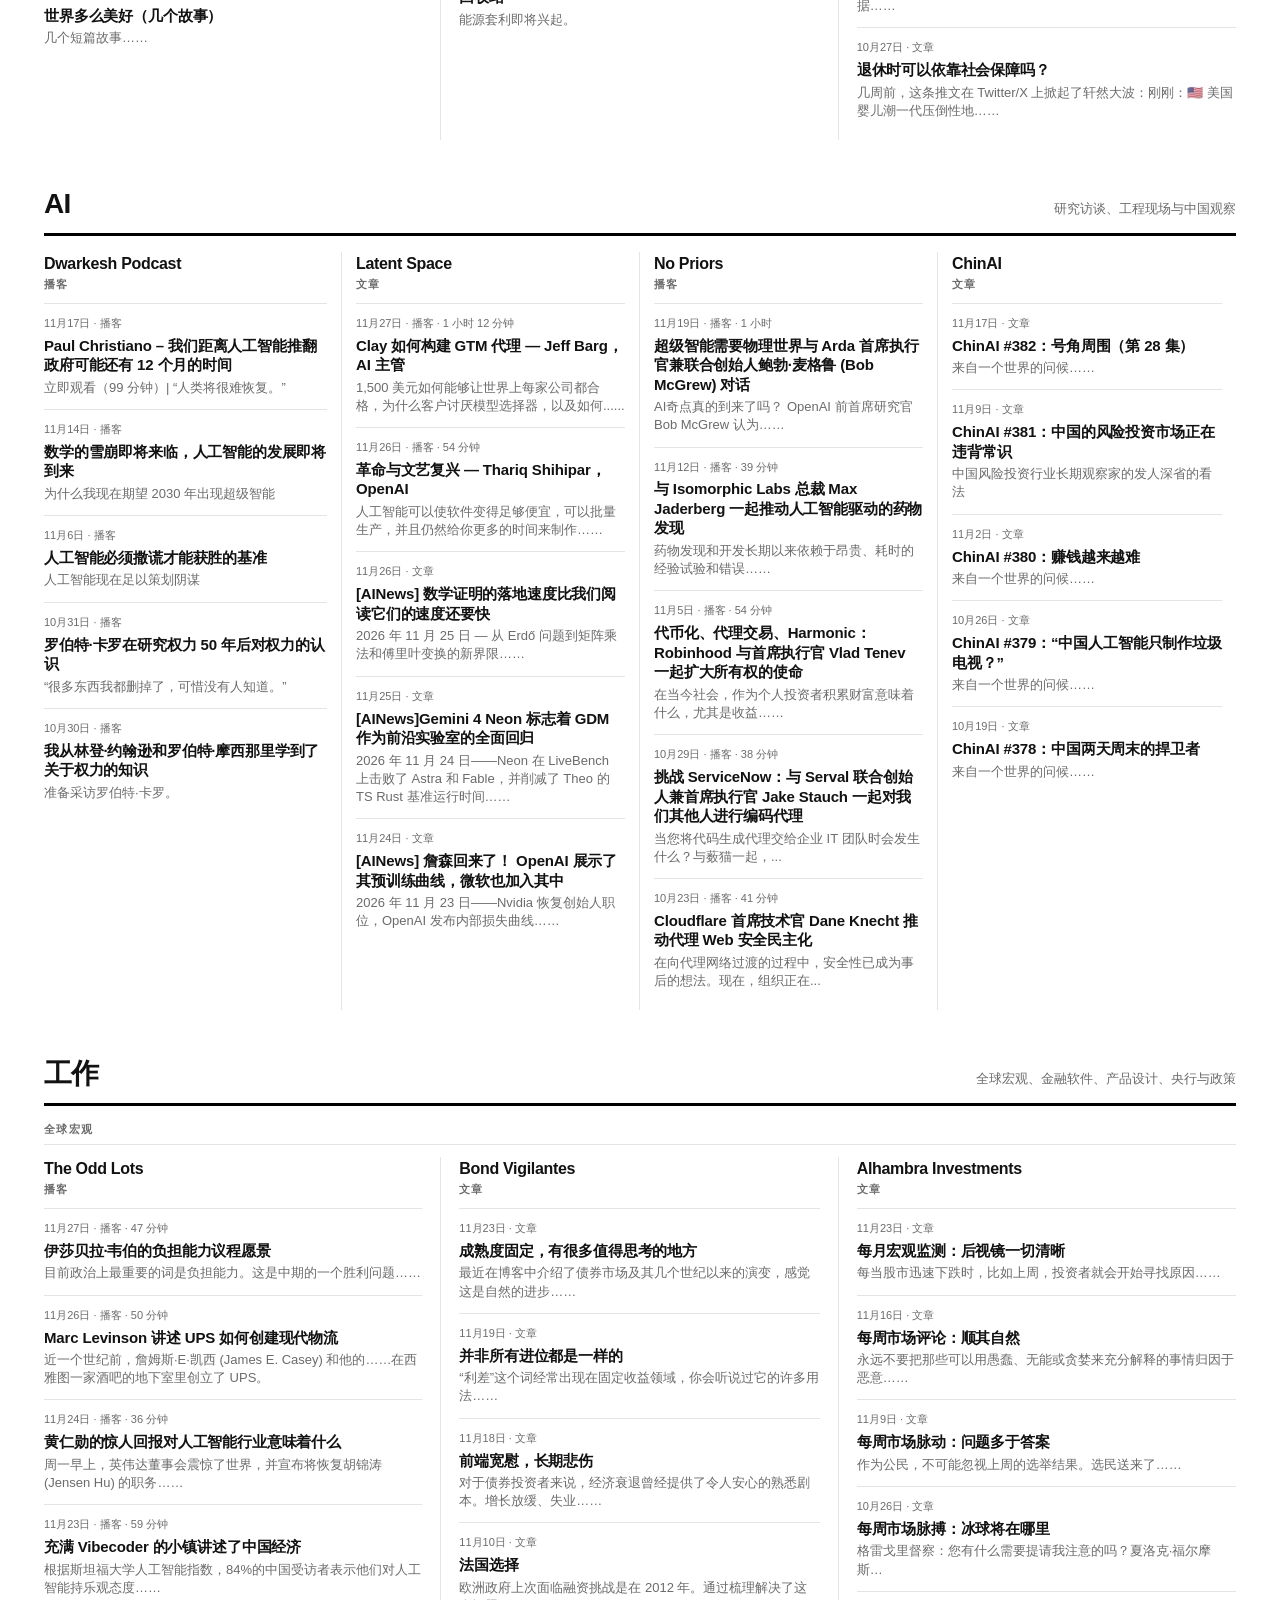
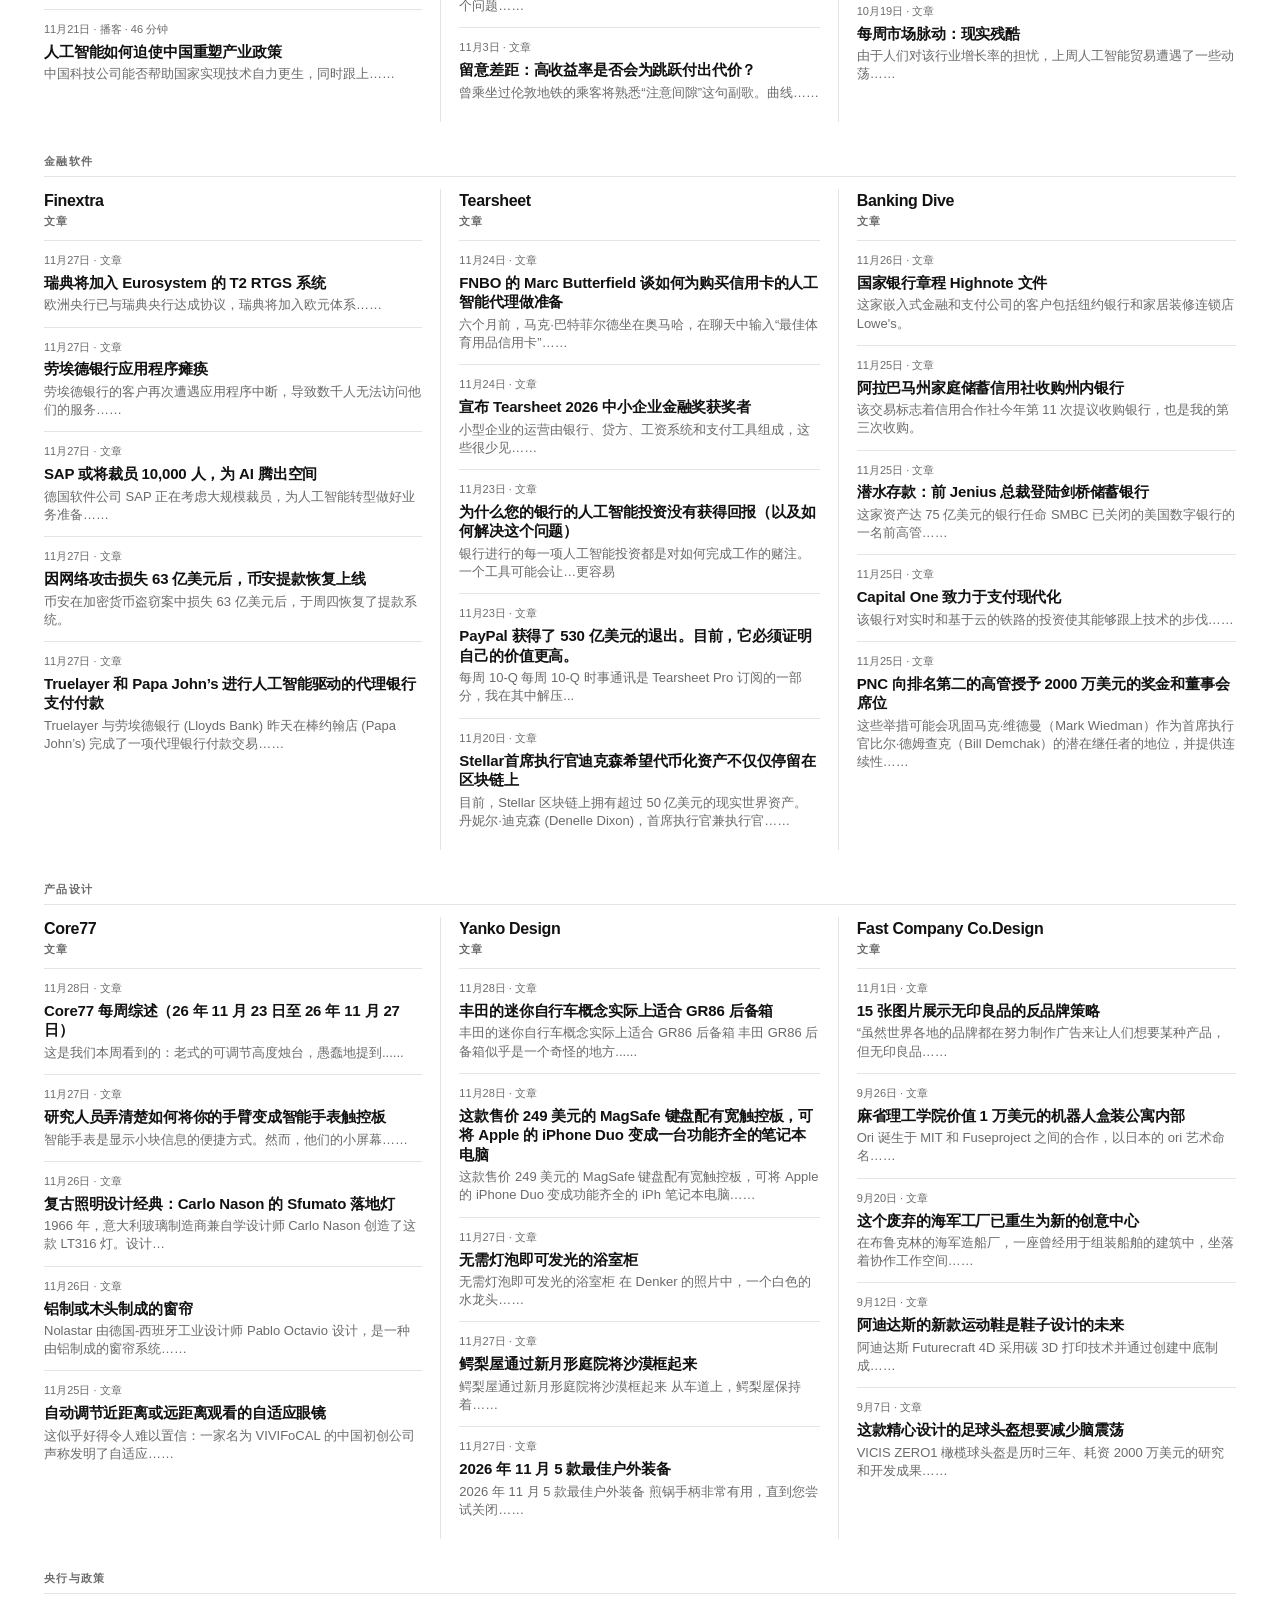
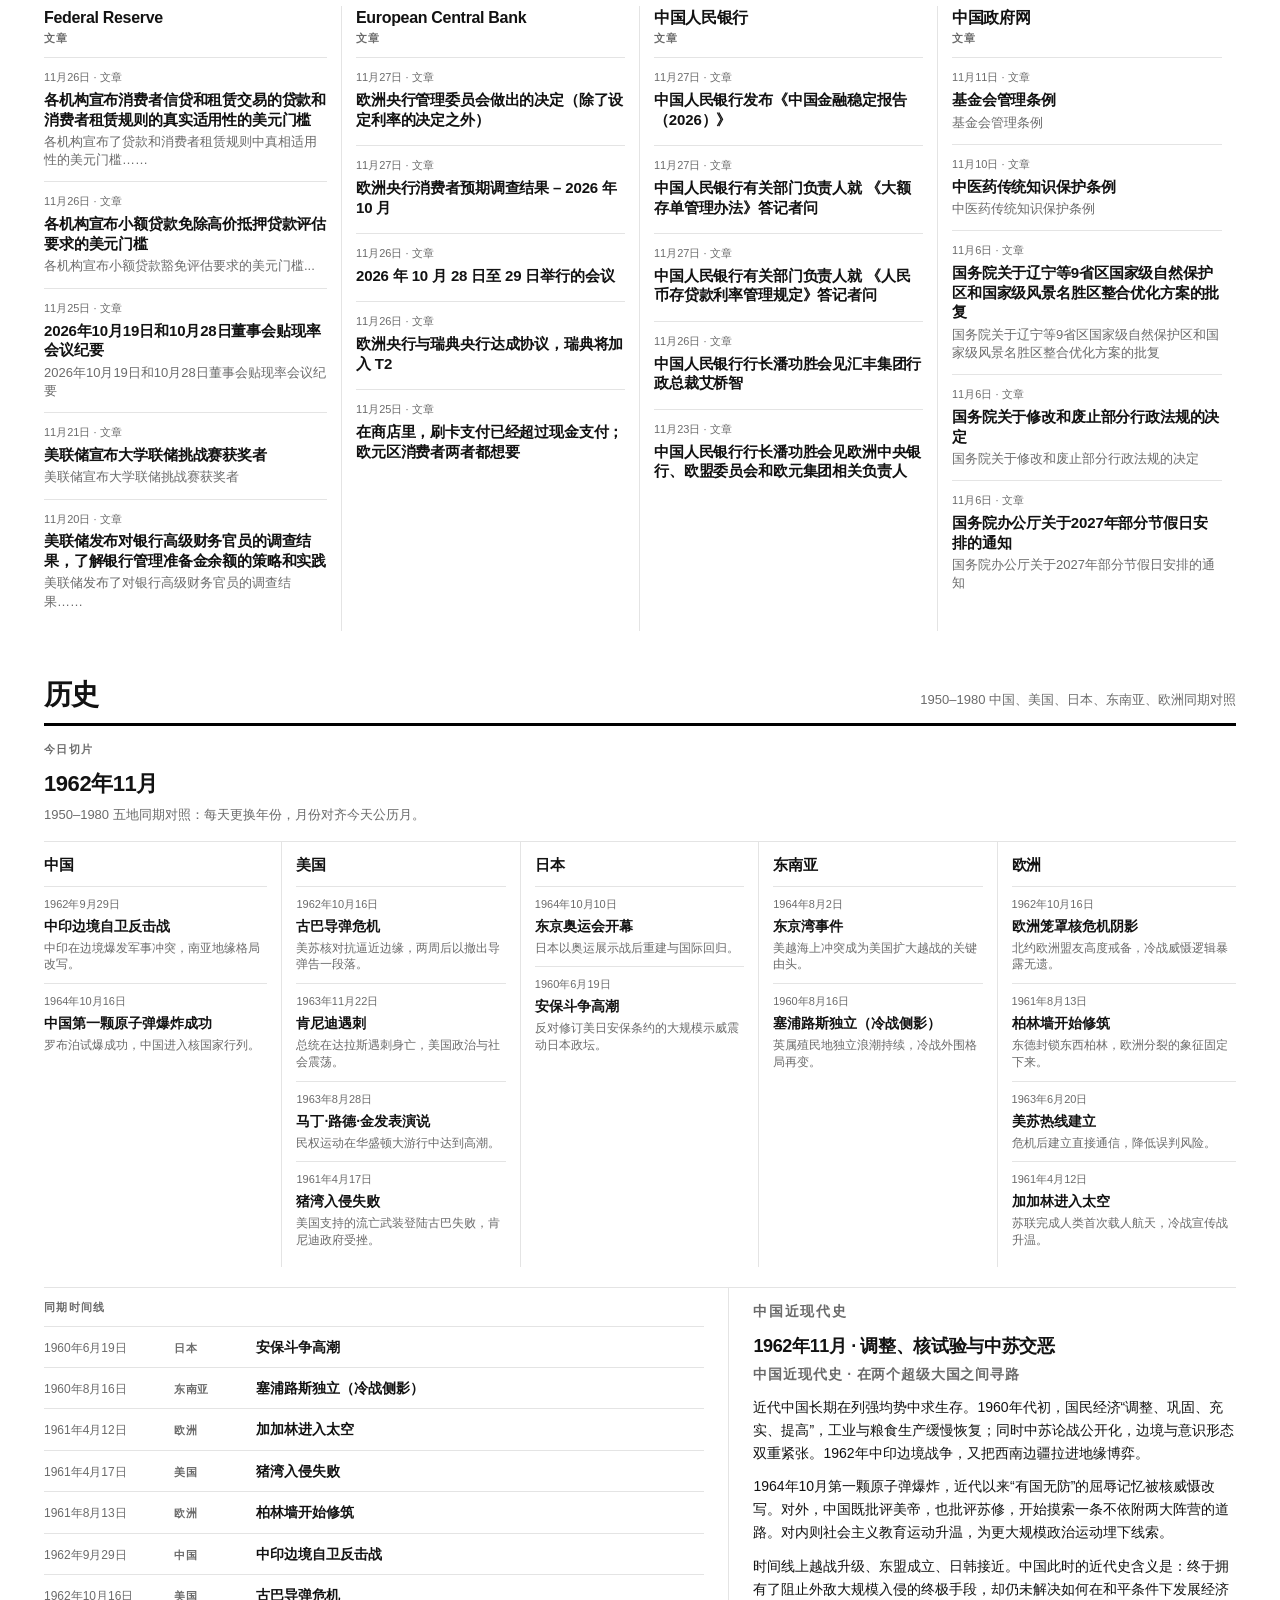
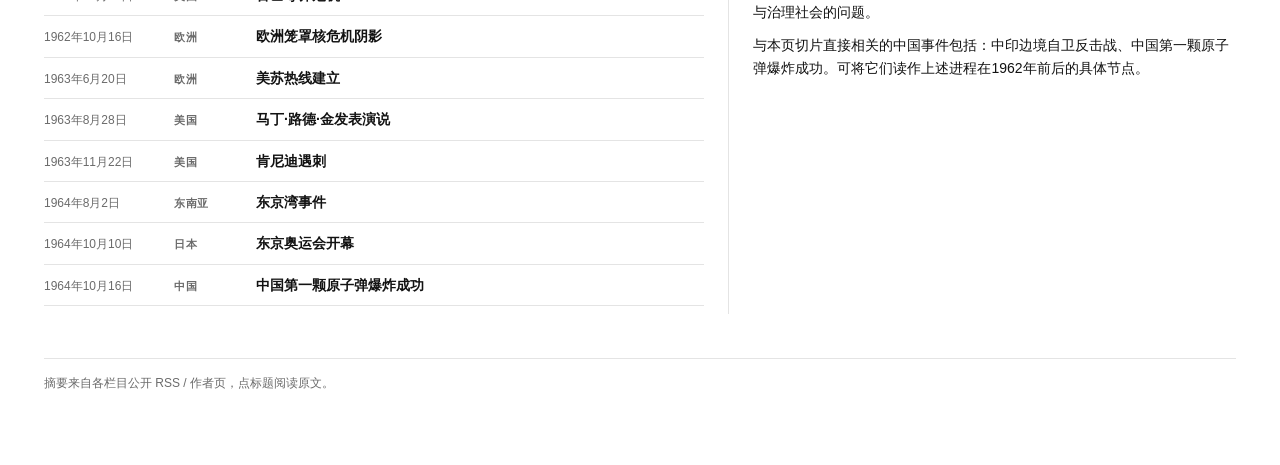
==== commit 06add942: "chore: daily digest 2026-11-28" ====
--- a/digest.html
+++ b/digest.html
@@ -5,7 +5,7 @@
   <meta name="viewport" content="width=device-width, initial-scale=1" />
   <title>每日精选</title>
   <!-- 版式源码：digest.css；结构：本文件；交互：digest-ui.js -->
-  <link rel="stylesheet" href="digest.css?v=20261127042349" />
+  <link rel="stylesheet" href="digest.css?v=20261127173545" />
 </head>
 <body>
   <header class="topbar">
@@ -139,9 +139,9 @@
     </section>
     <footer class="note" id="foot-note"></footer>
   </div>
-  <script src="stars-data.js?v=20261127042349"></script>
-  <script src="digest-data.js?v=20261127042349"></script>
-  <script src="digest-ui.js?v=20261127042349"></script>
-  <script src="sky-refresh.js?v=20261127042349"></script>
+  <script src="stars-data.js?v=20261127173545"></script>
+  <script src="digest-data.js?v=20261127173545"></script>
+  <script src="digest-ui.js?v=20261127173545"></script>
+  <script src="sky-refresh.js?v=20261127173545"></script>
 </body>
 </html>
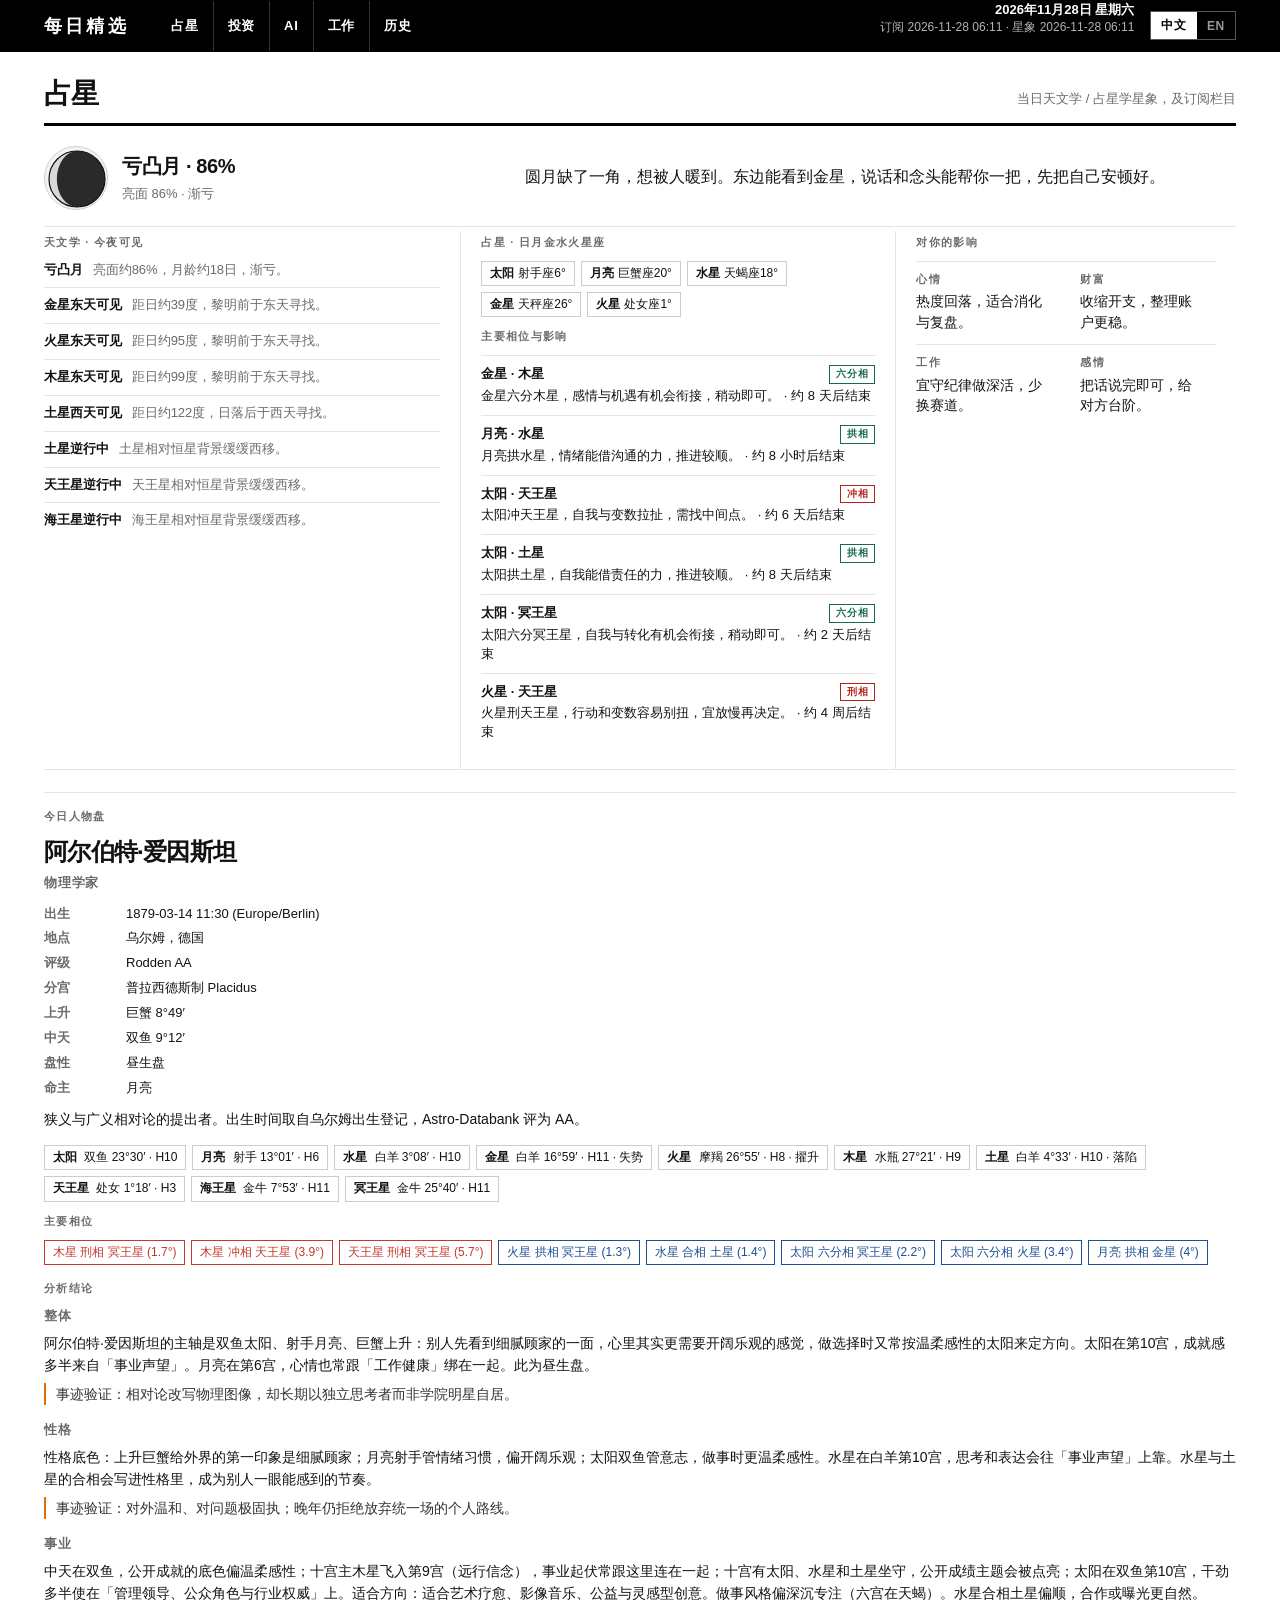
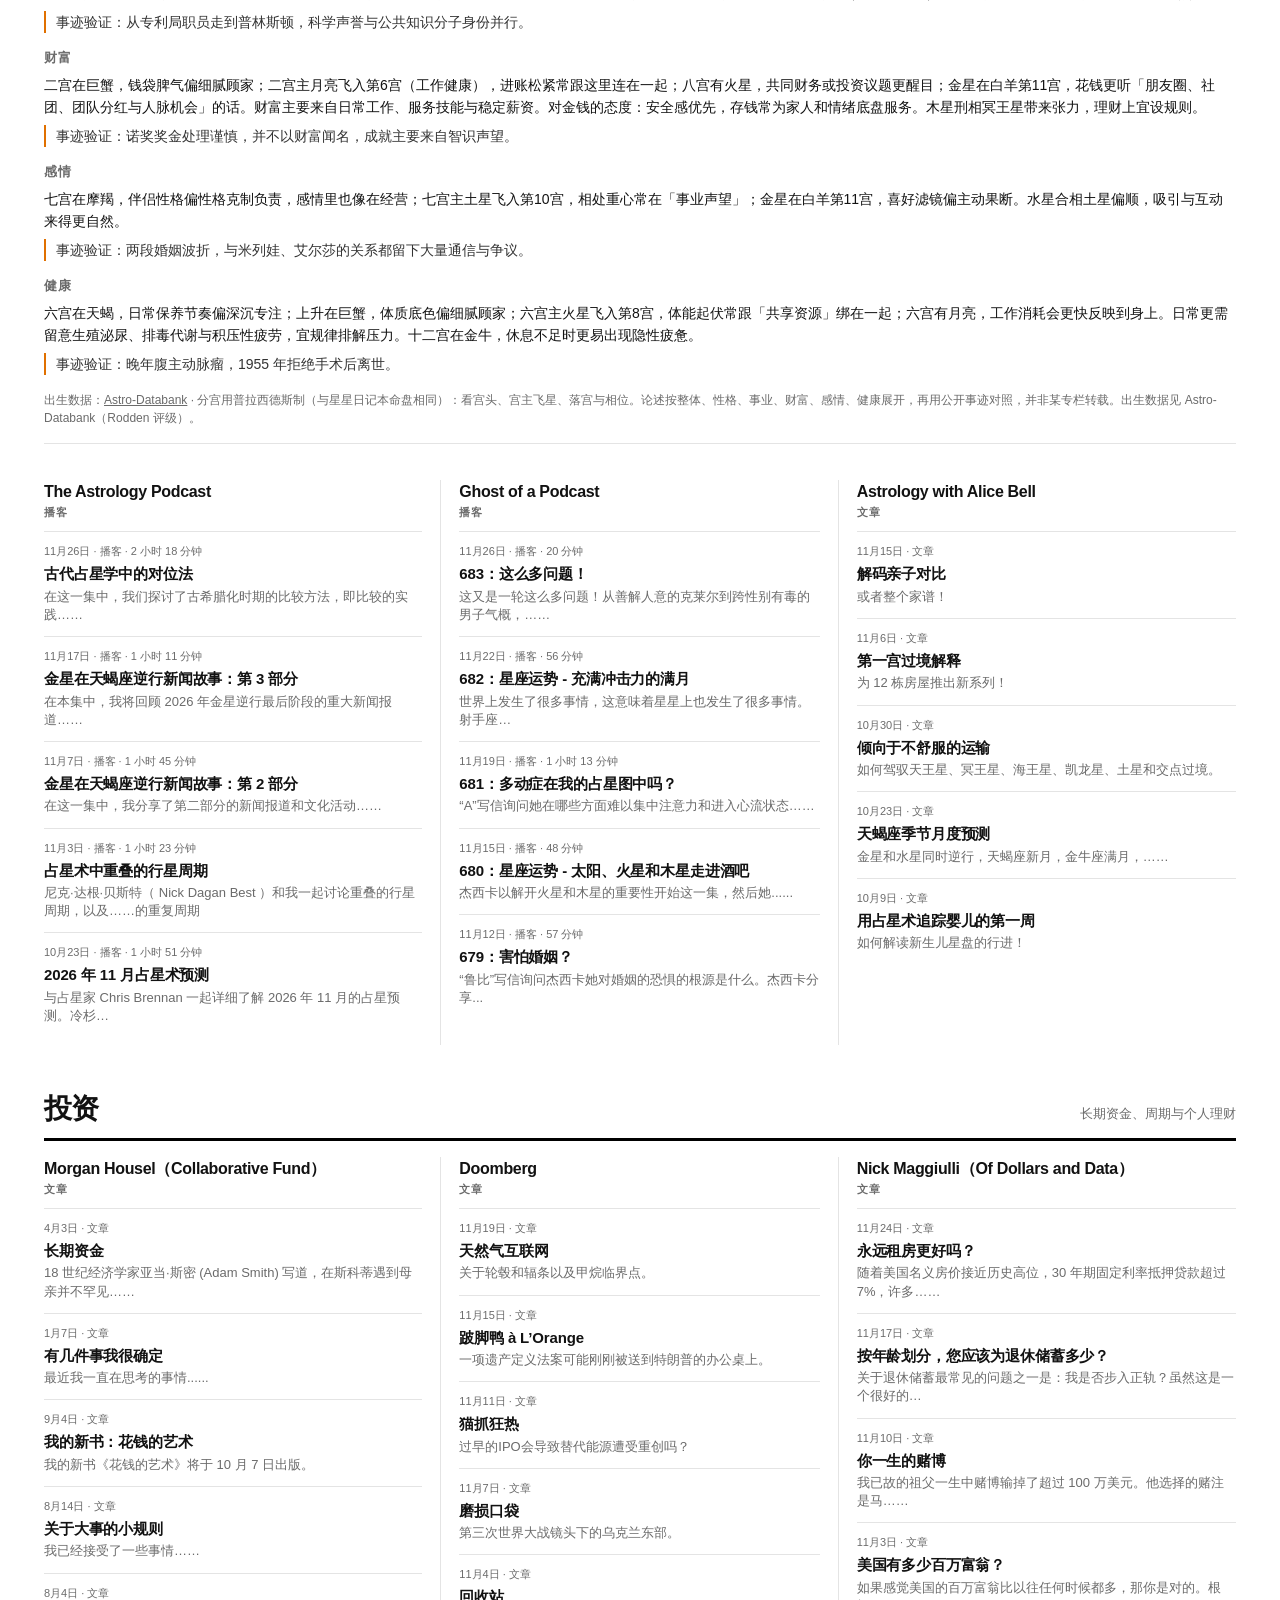
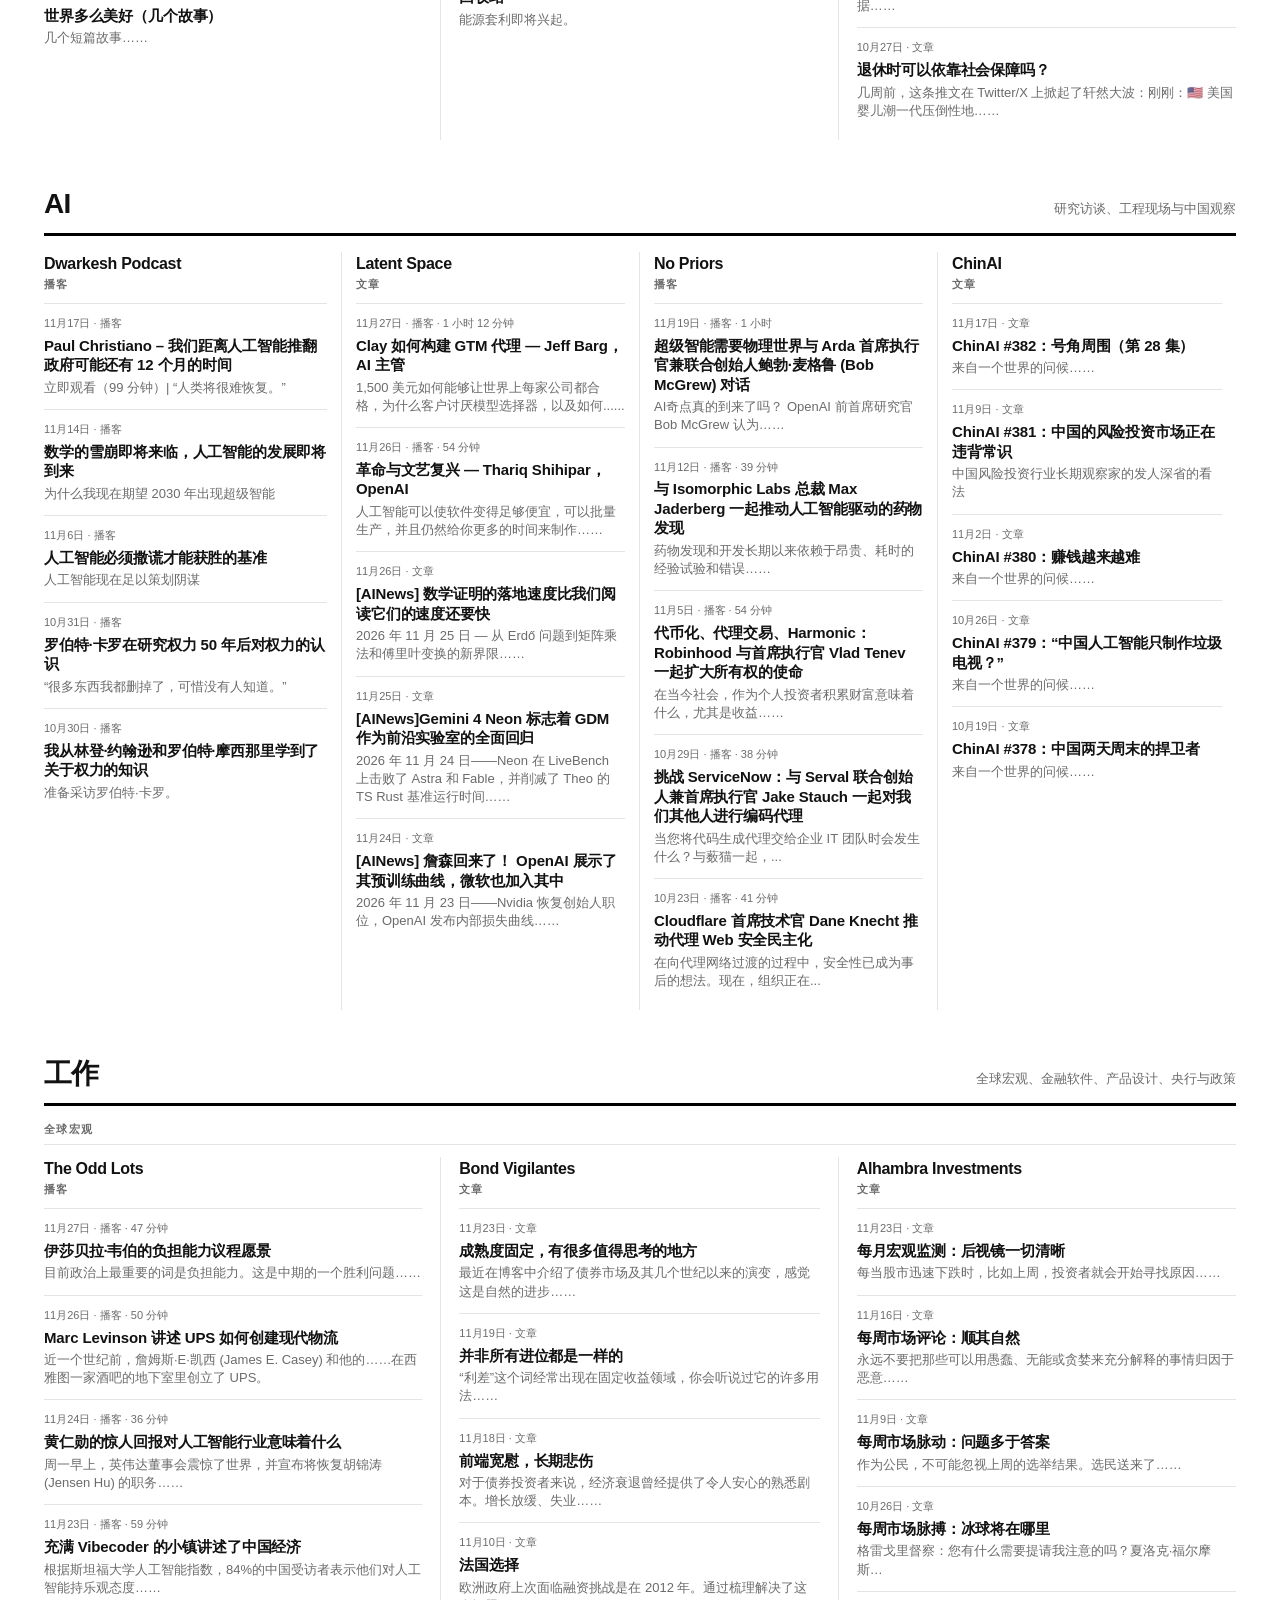
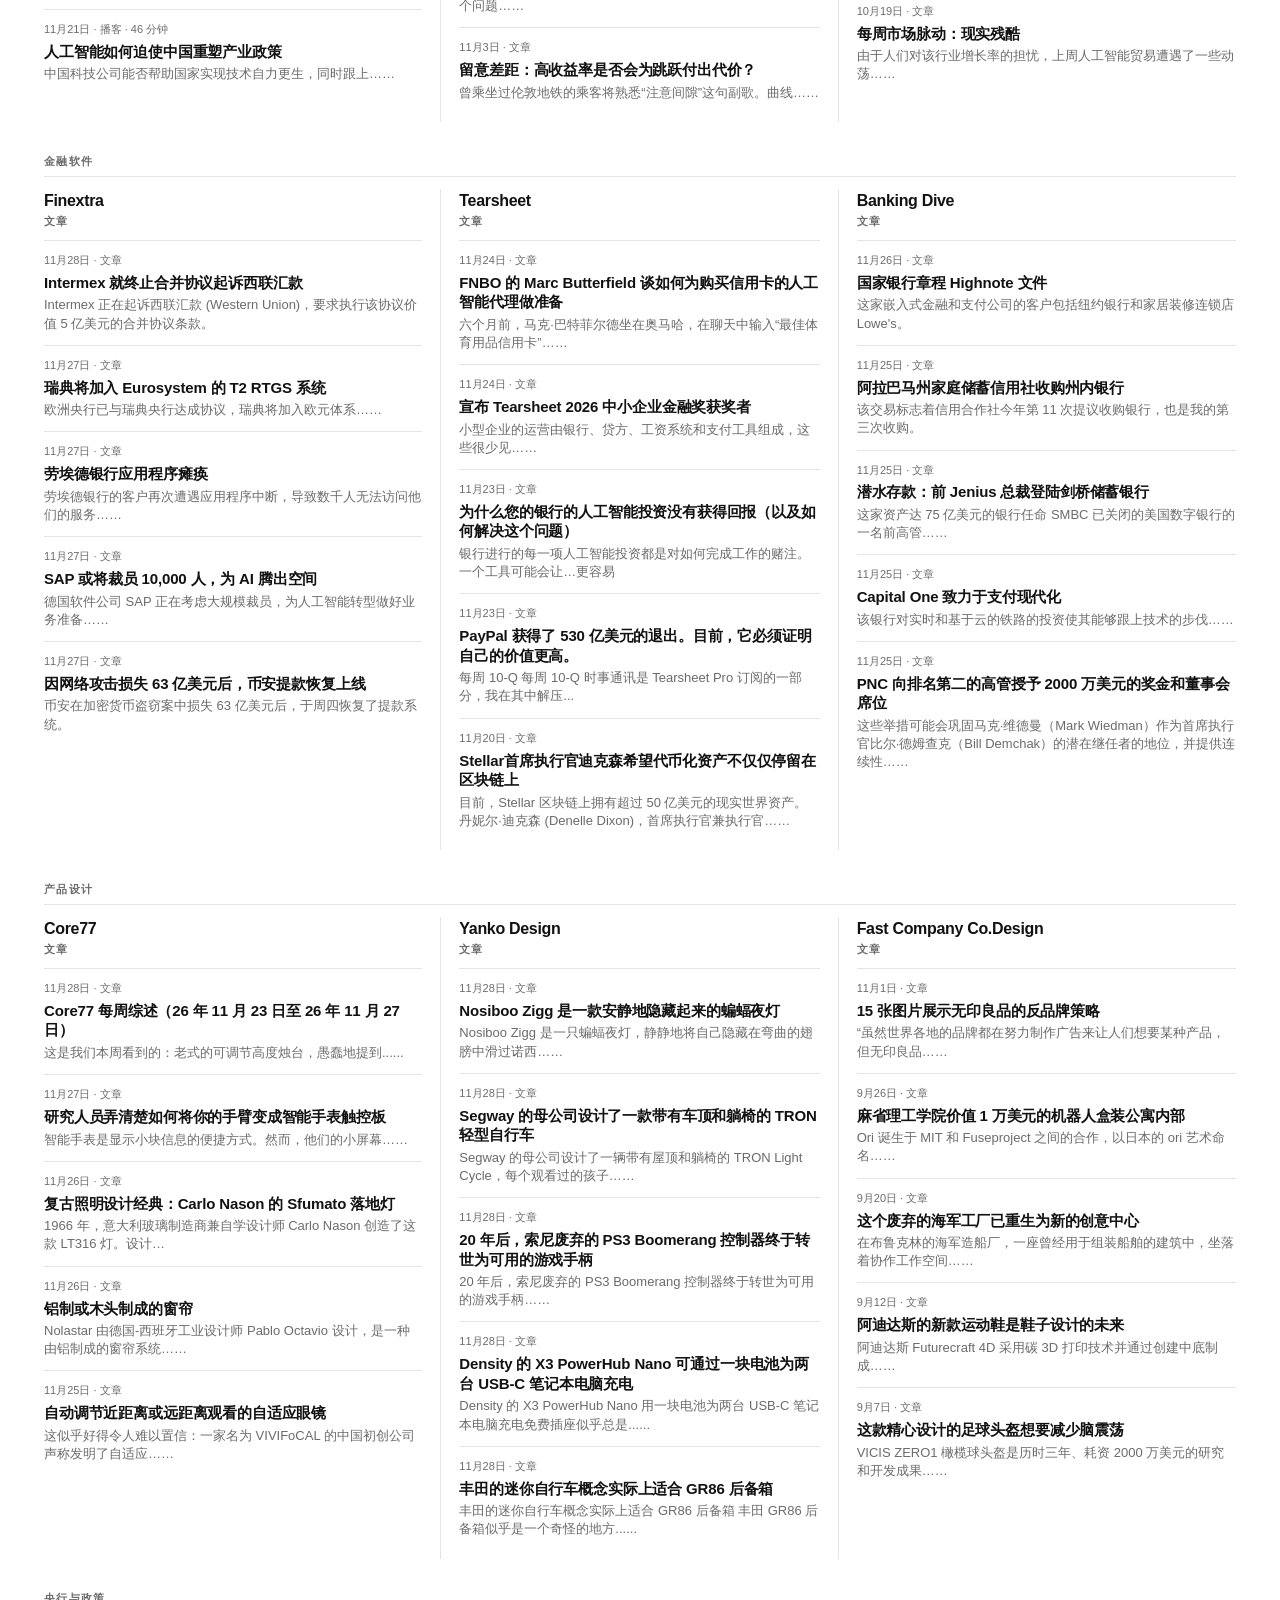
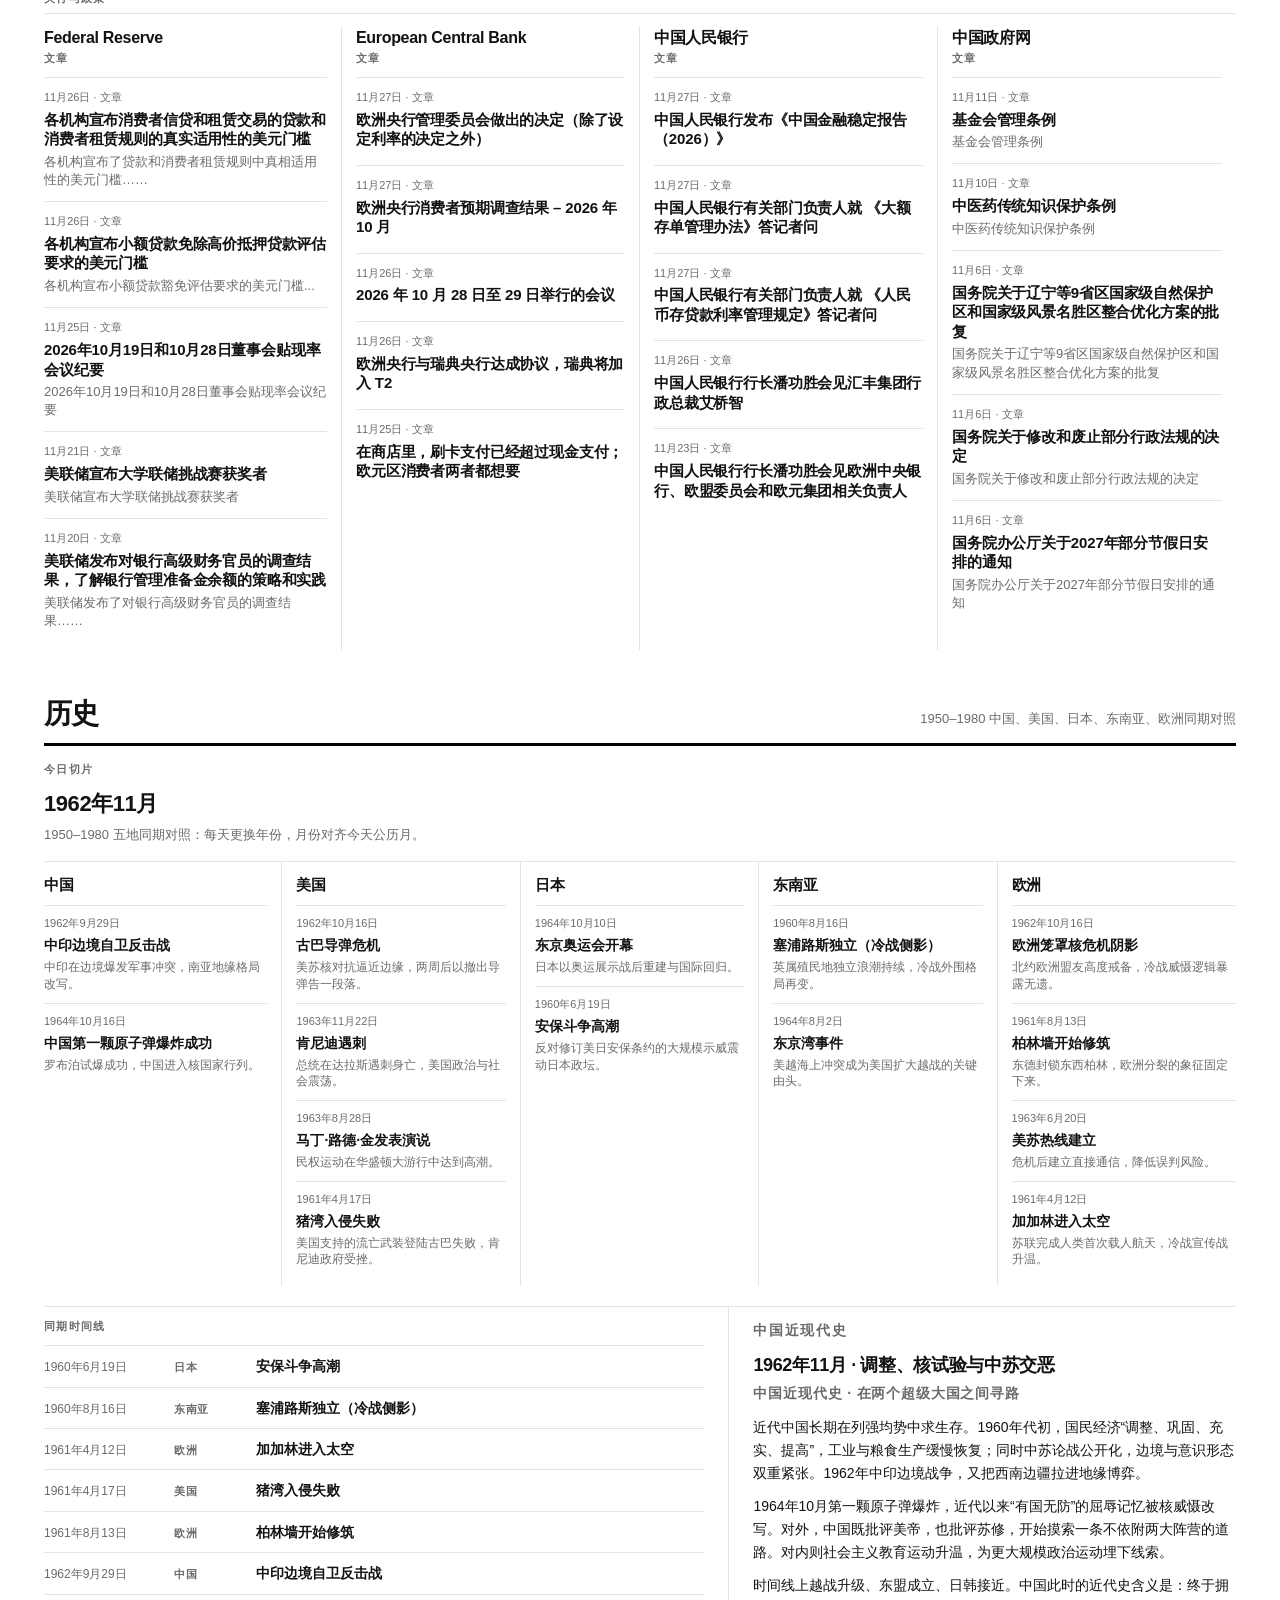
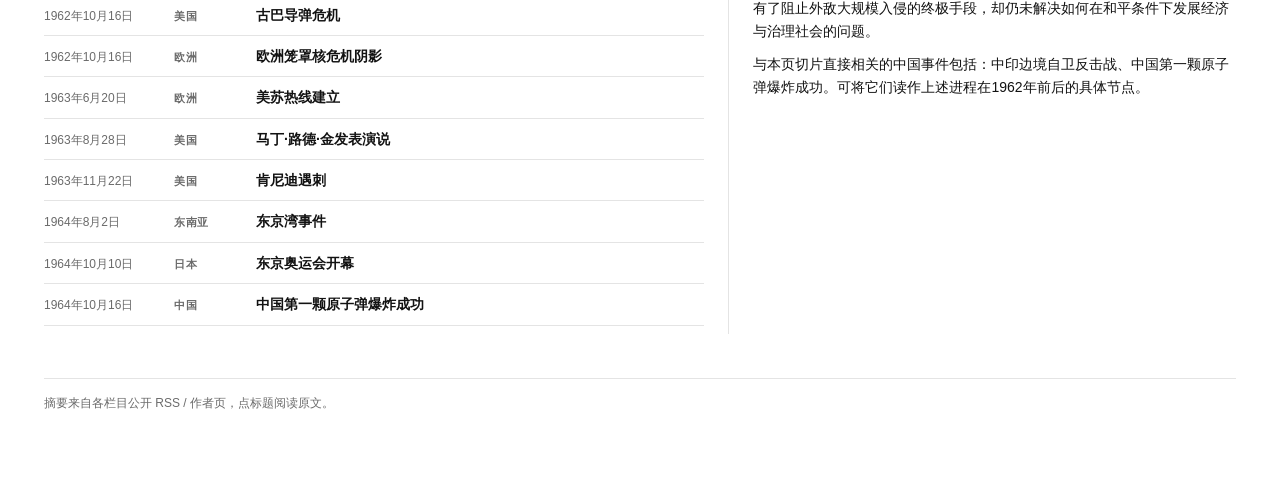
==== commit 5b8414bb: "chore: daily digest 2026-11-28" ====
--- a/digest.html
+++ b/digest.html
@@ -5,7 +5,7 @@
   <meta name="viewport" content="width=device-width, initial-scale=1" />
   <title>每日精选</title>
   <!-- 版式源码：digest.css；结构：本文件；交互：digest-ui.js -->
-  <link rel="stylesheet" href="digest.css?v=20261127173545" />
+  <link rel="stylesheet" href="digest.css?v=20261127221137" />
 </head>
 <body>
   <header class="topbar">
@@ -139,9 +139,9 @@
     </section>
     <footer class="note" id="foot-note"></footer>
   </div>
-  <script src="stars-data.js?v=20261127173545"></script>
-  <script src="digest-data.js?v=20261127173545"></script>
-  <script src="digest-ui.js?v=20261127173545"></script>
-  <script src="sky-refresh.js?v=20261127173545"></script>
+  <script src="stars-data.js?v=20261127221137"></script>
+  <script src="digest-data.js?v=20261127221137"></script>
+  <script src="digest-ui.js?v=20261127221137"></script>
+  <script src="sky-refresh.js?v=20261127221137"></script>
 </body>
 </html>
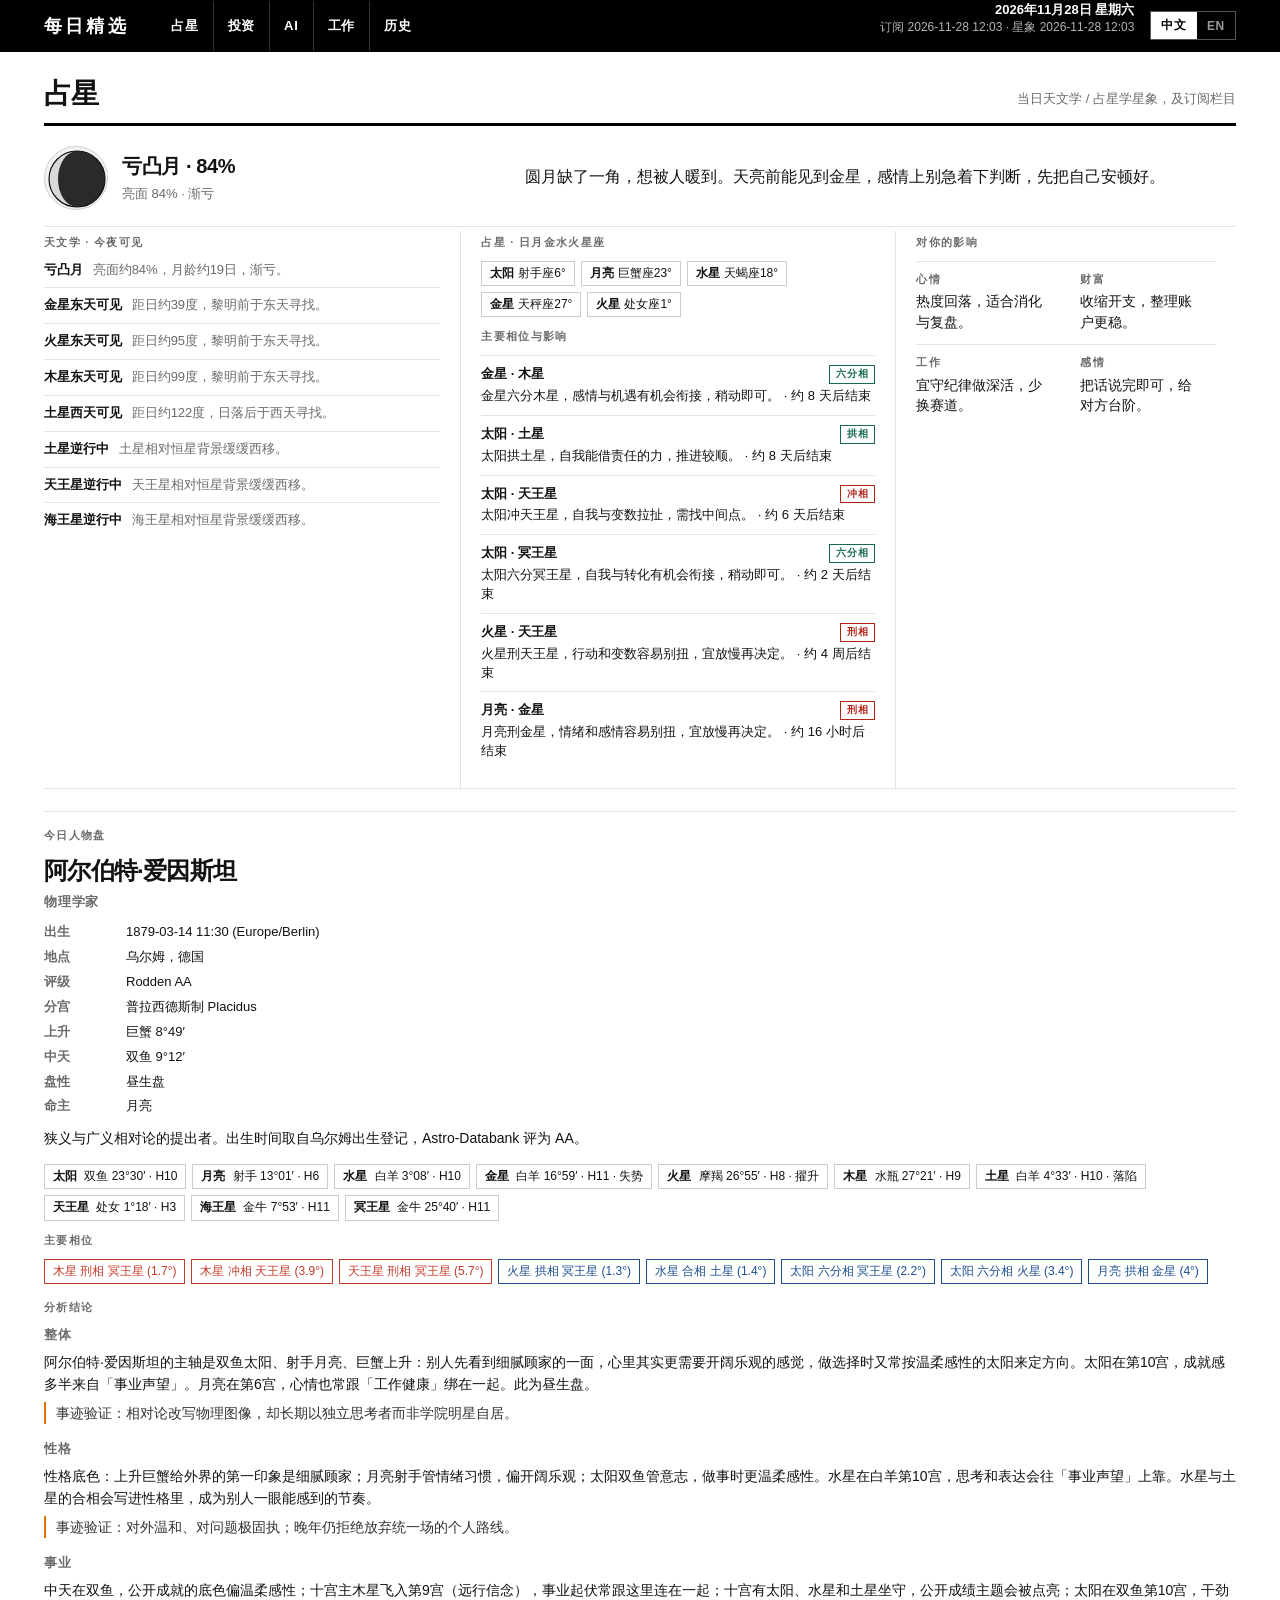
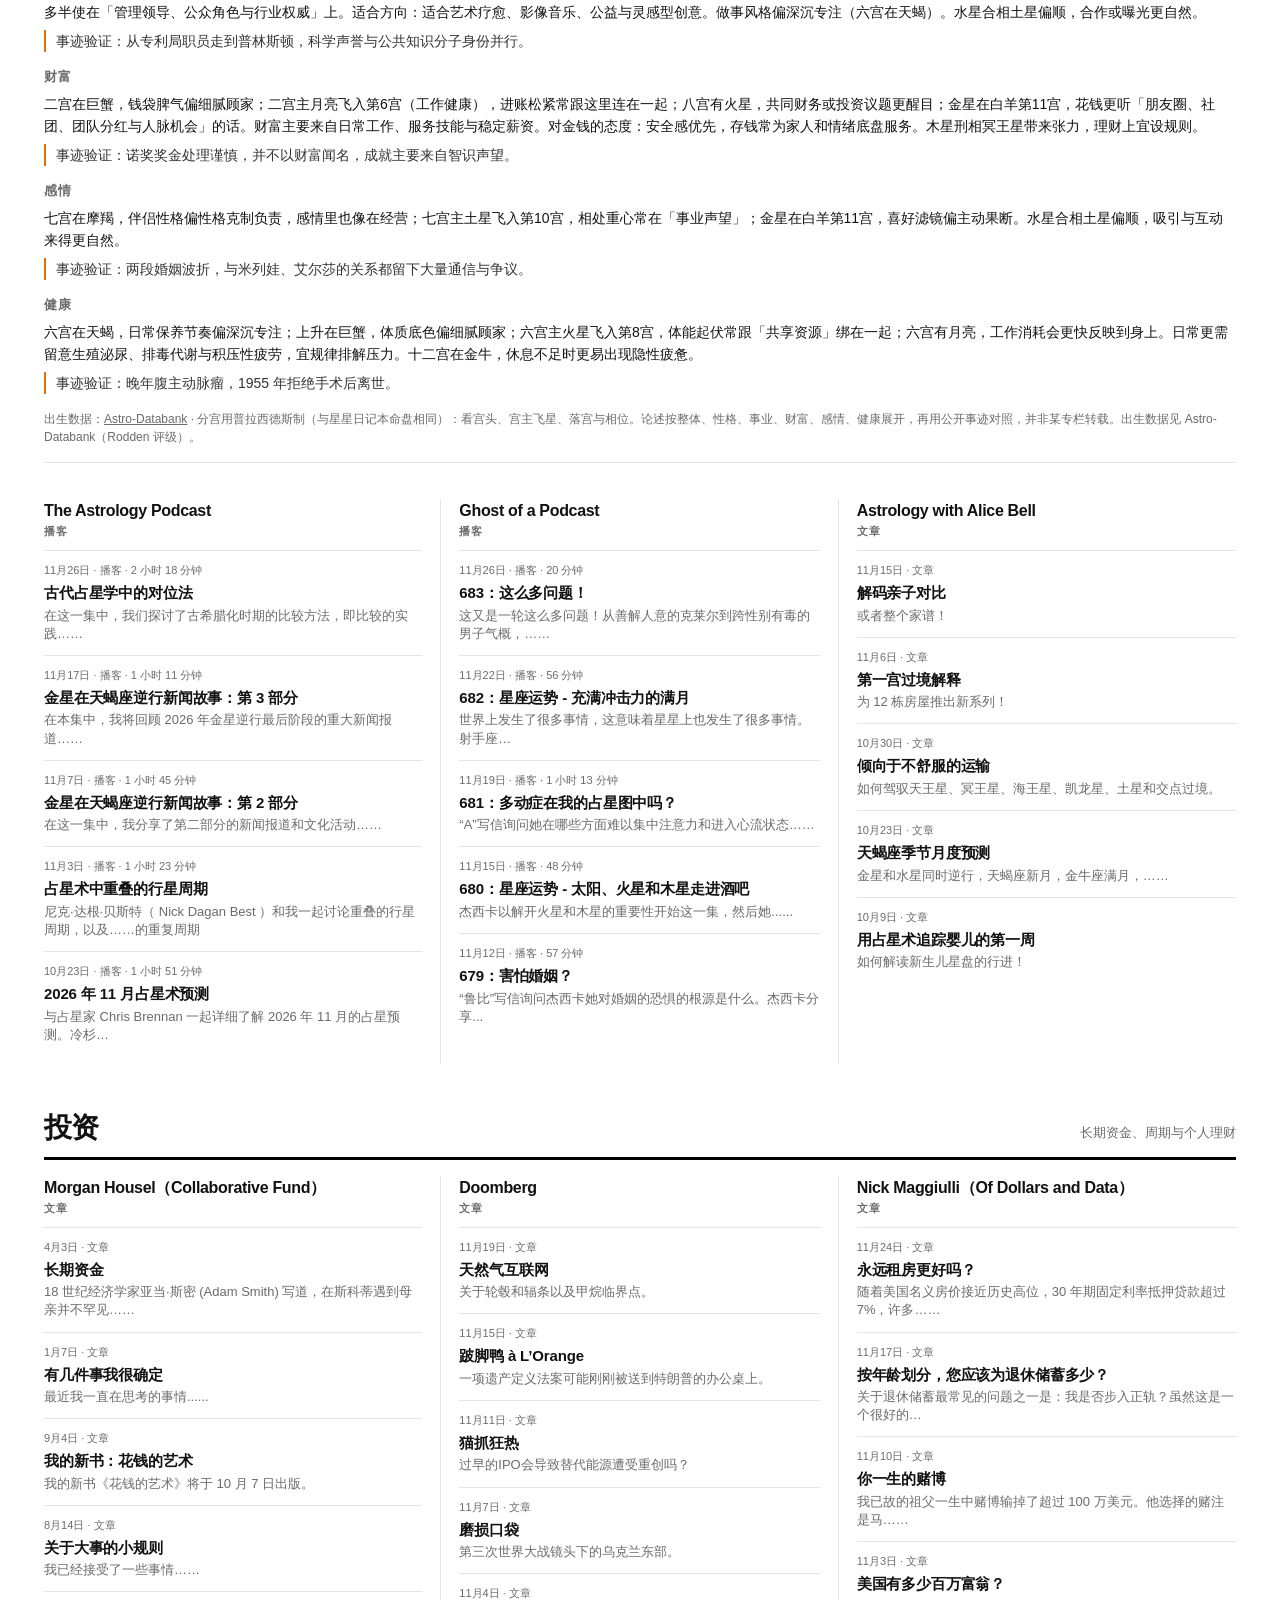
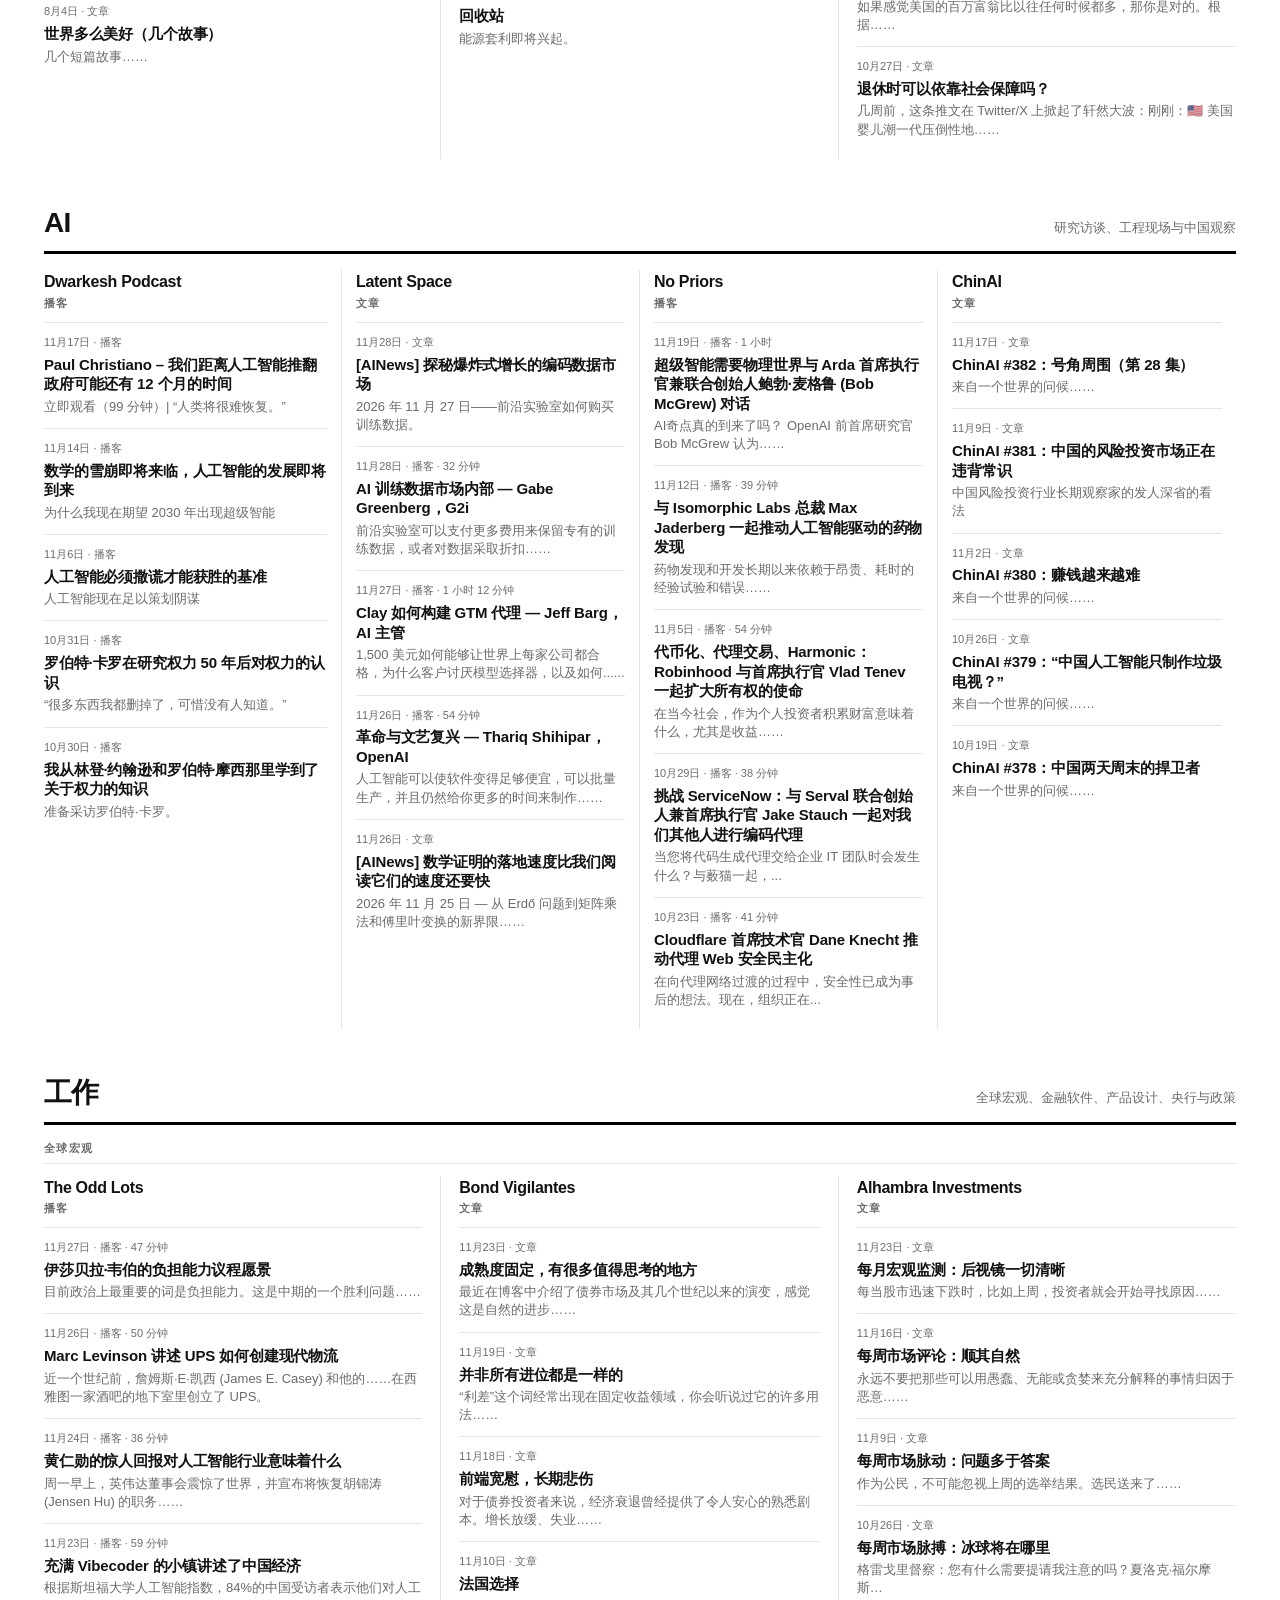
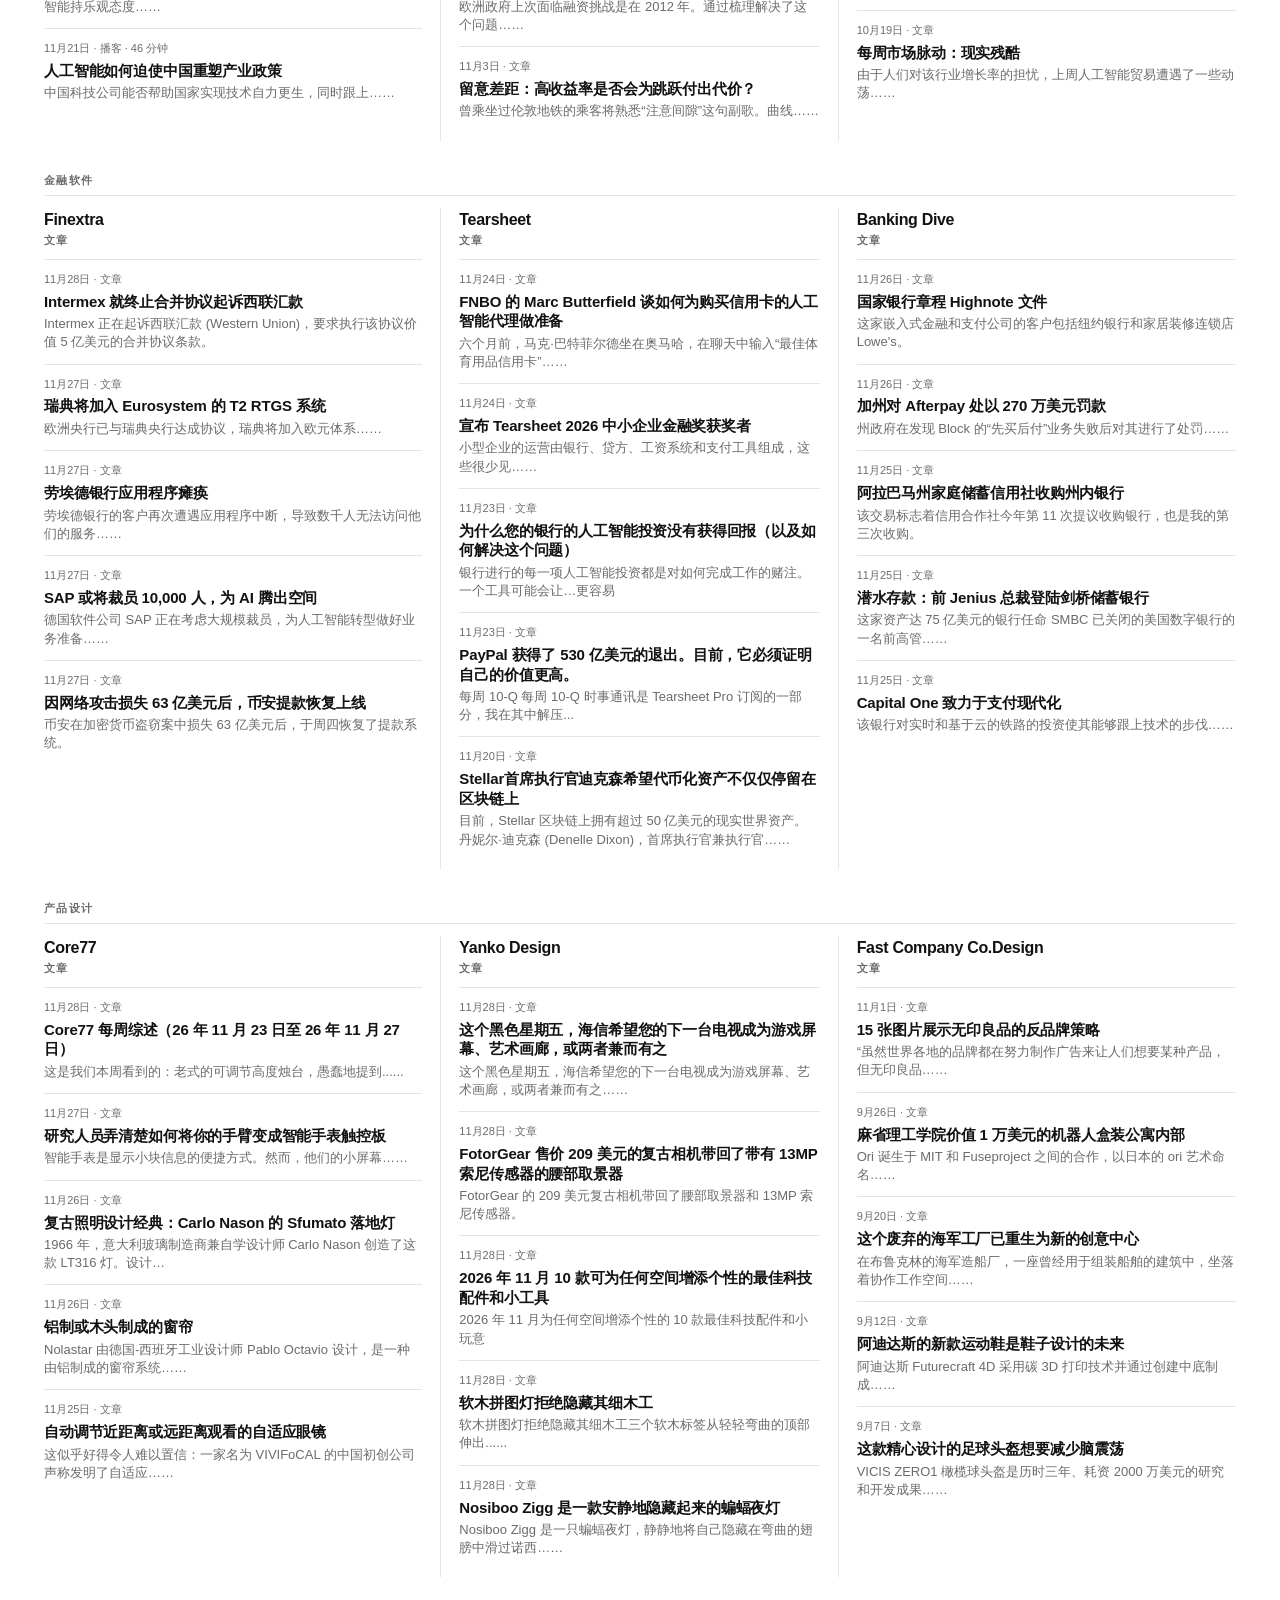
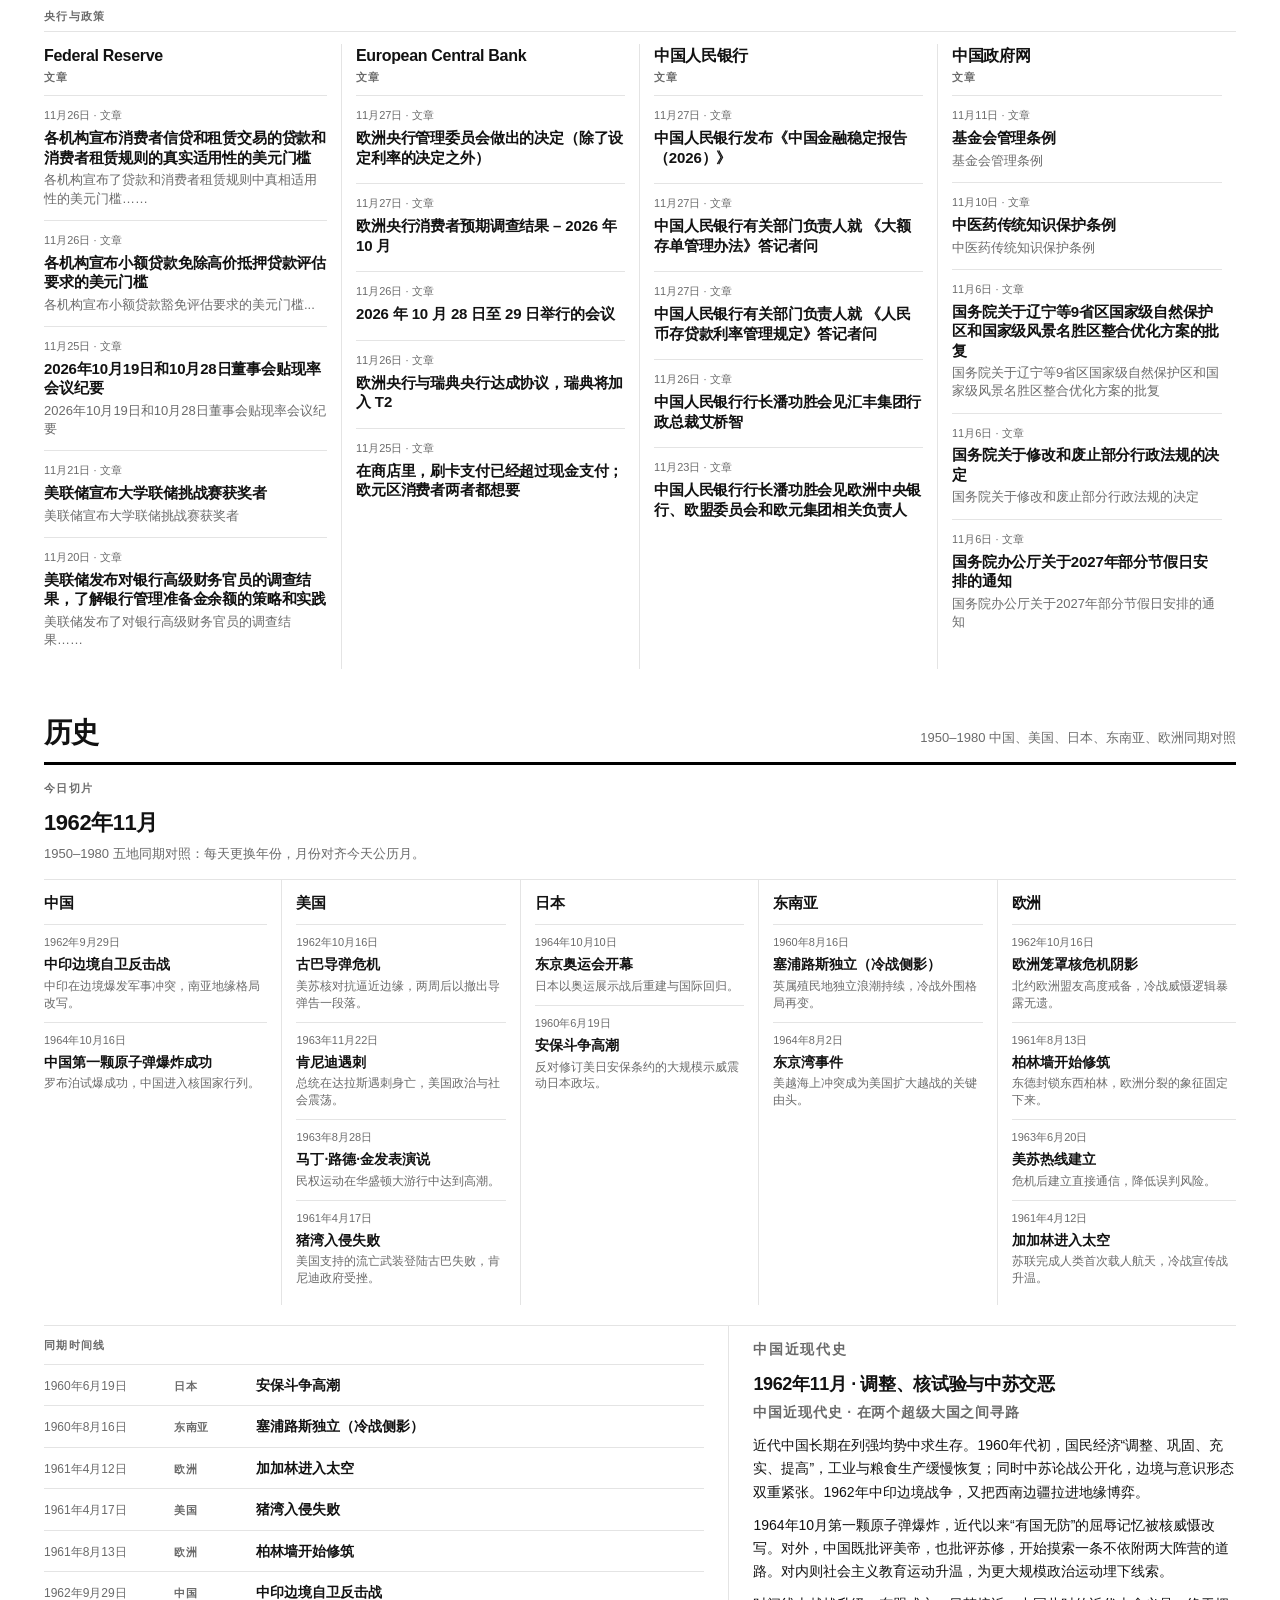
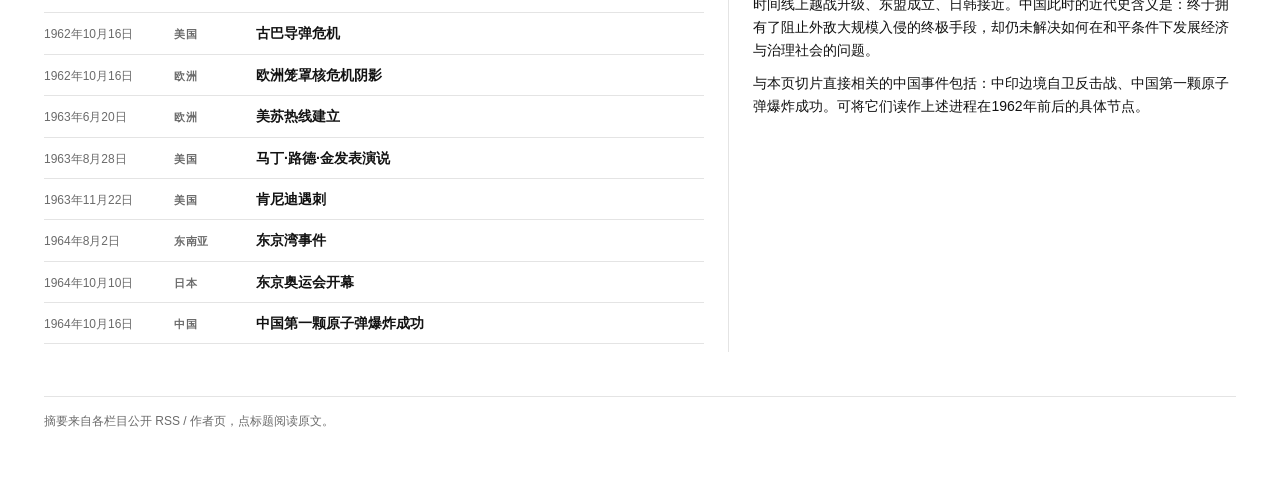
==== commit 5e049efd: "chore: daily digest 2026-11-28" ====
--- a/digest.html
+++ b/digest.html
@@ -5,7 +5,7 @@
   <meta name="viewport" content="width=device-width, initial-scale=1" />
   <title>每日精选</title>
   <!-- 版式源码：digest.css；结构：本文件；交互：digest-ui.js -->
-  <link rel="stylesheet" href="digest.css?v=20261127221137" />
+  <link rel="stylesheet" href="digest.css?v=20261128040356" />
 </head>
 <body>
   <header class="topbar">
@@ -139,9 +139,9 @@
     </section>
     <footer class="note" id="foot-note"></footer>
   </div>
-  <script src="stars-data.js?v=20261127221137"></script>
-  <script src="digest-data.js?v=20261127221137"></script>
-  <script src="digest-ui.js?v=20261127221137"></script>
-  <script src="sky-refresh.js?v=20261127221137"></script>
+  <script src="stars-data.js?v=20261128040356"></script>
+  <script src="digest-data.js?v=20261128040356"></script>
+  <script src="digest-ui.js?v=20261128040356"></script>
+  <script src="sky-refresh.js?v=20261128040356"></script>
 </body>
 </html>
